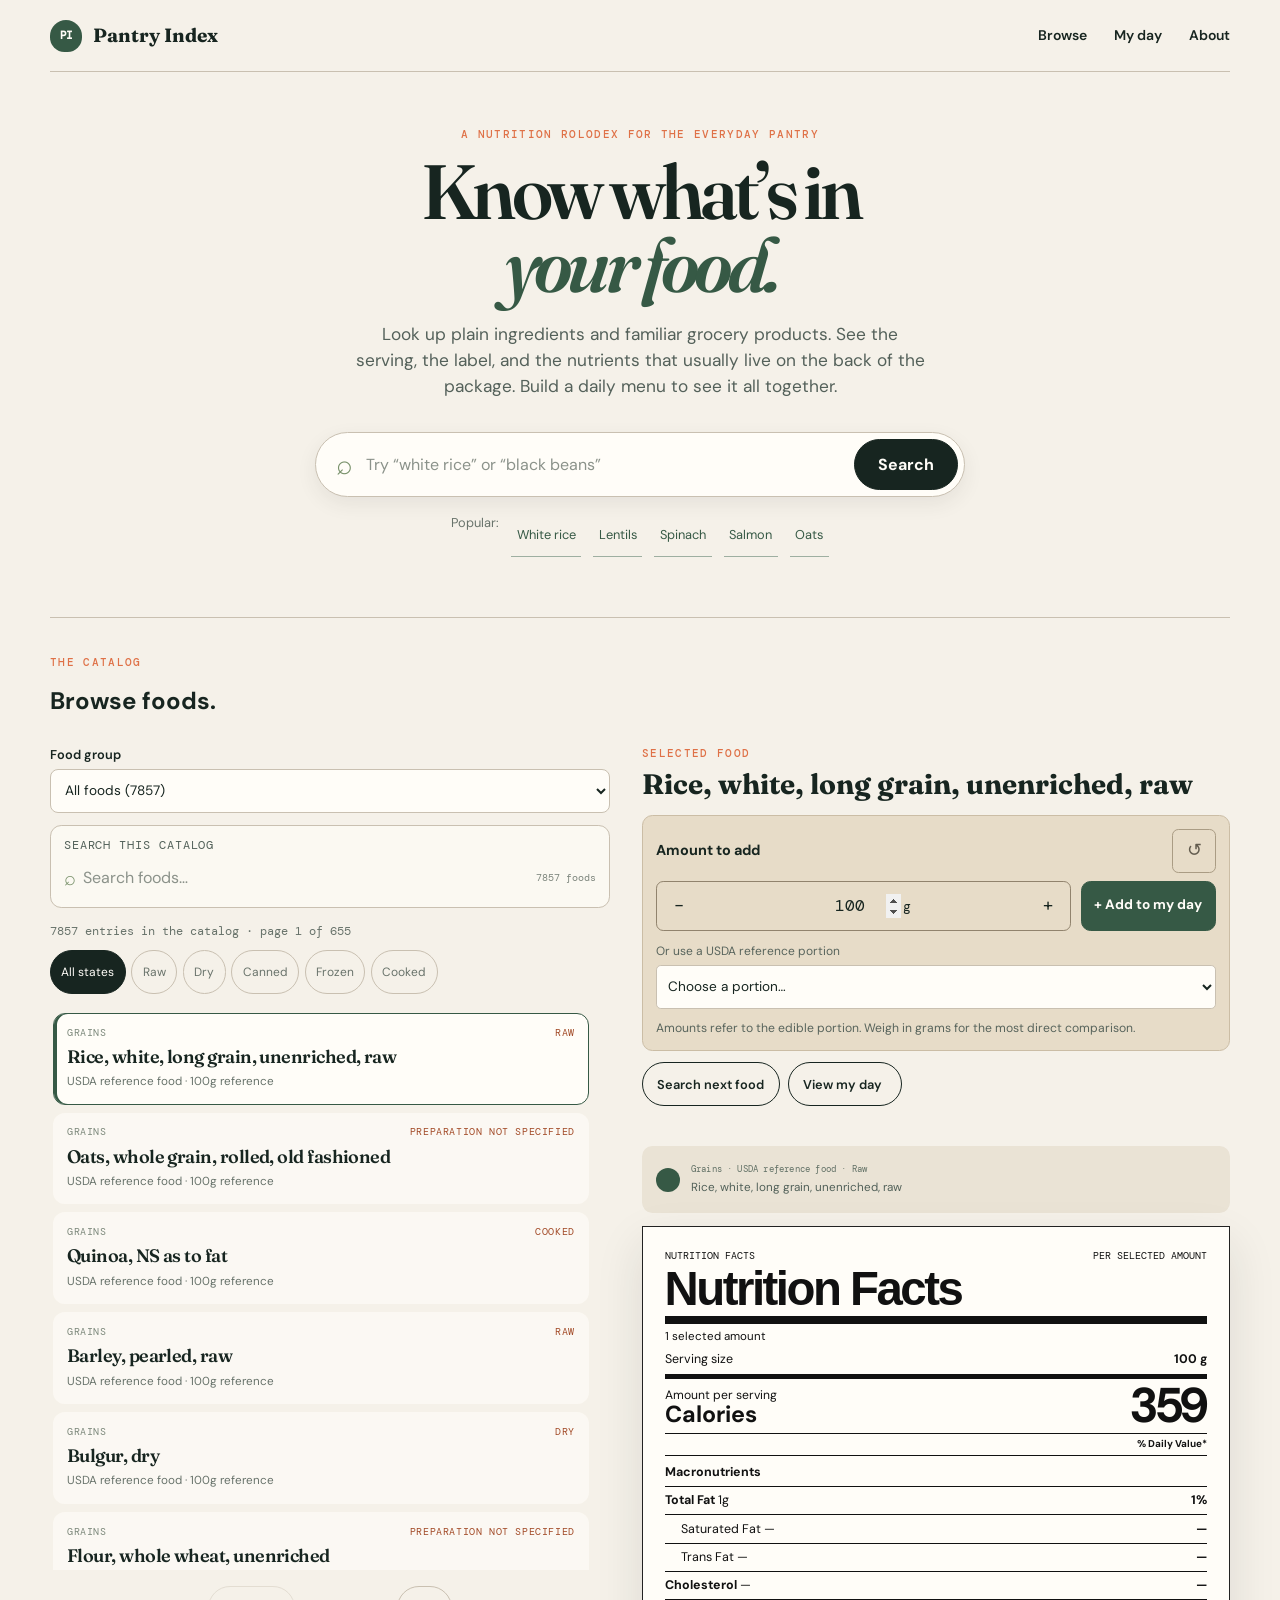
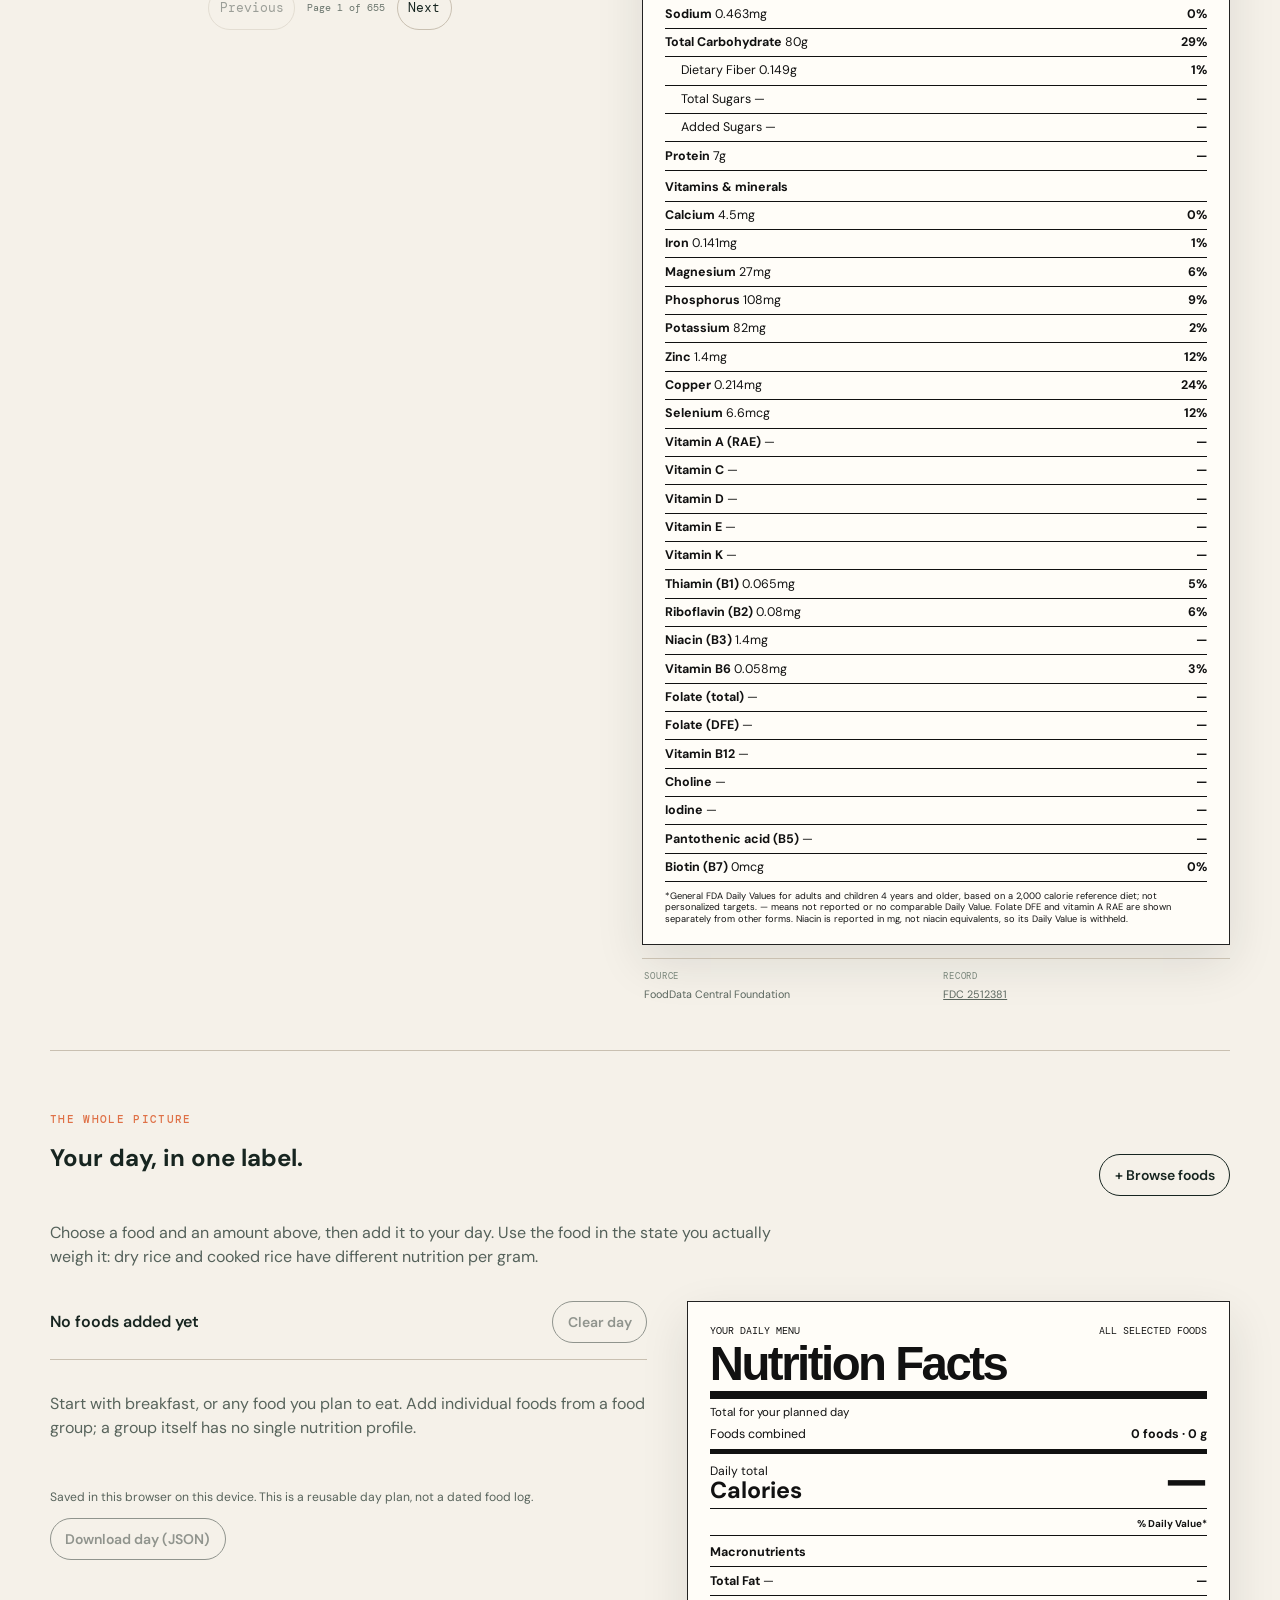
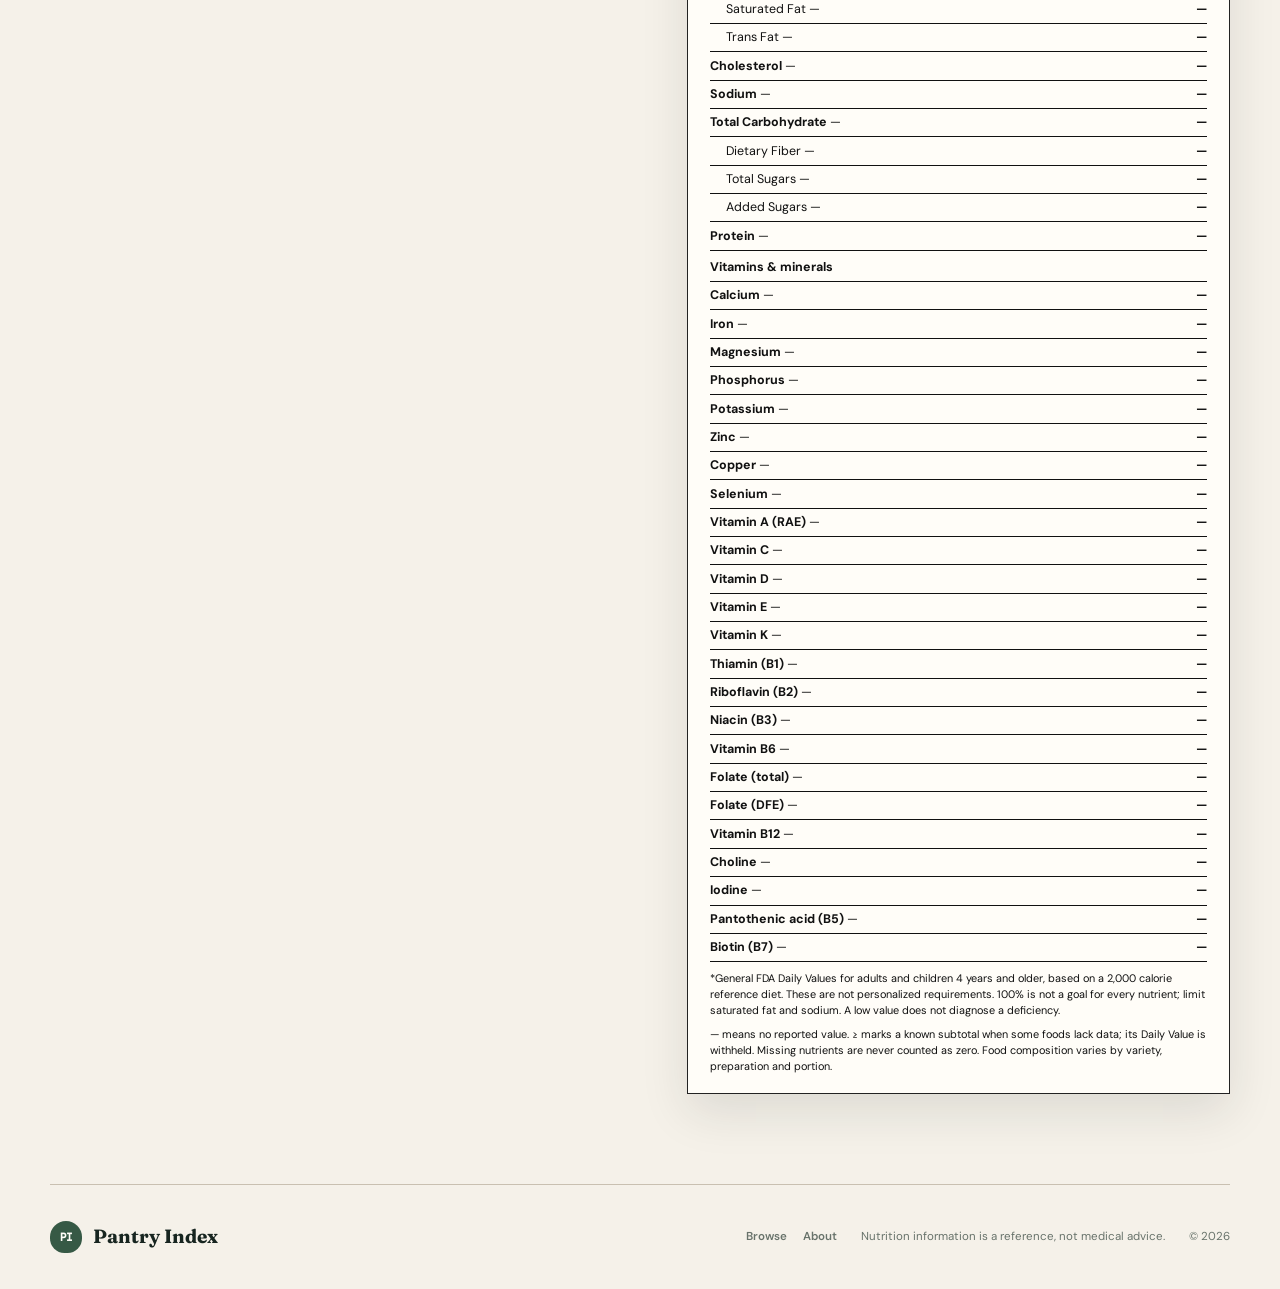
==== index.html @ 23ed0132 "Fix fast food entry and daily menu interactions across screen sizes" ====
<!doctype html>
<html lang="en">
  <head>
    <meta charset="UTF-8" />
    <meta name="viewport" content="width=device-width, initial-scale=1.0" />
    <meta name="description" content="Search nutrition facts for raw, dry, canned, and frozen ingredients. Pantry Index shows calories, nutrients, Daily Values, and practical cup, tablespoon, gram, and piece measures." />
    <meta name="keywords" content="nutrition facts, ingredient nutrition, raw food nutrition, lentil nutrition, dal nutrition, milk nutrition, USDA food data" />
    <meta property="og:type" content="website" />
    <meta property="og:title" content="Pantry Index: Nutrition Rolodex" />
    <meta property="og:description" content="A searchable nutrition reference for everyday ingredients, lentils, dals, pulses, milk, produce, and pantry staples." />
    <meta property="og:site_name" content="Pantry Index" />
    <meta name="twitter:card" content="summary" />
    <title>Pantry Index | Nutrition Facts for Everyday Ingredients</title>
    <link rel="preconnect" href="https://fonts.googleapis.com" />
    <link rel="preconnect" href="https://fonts.gstatic.com" crossorigin />
    <link href="https://fonts.googleapis.com/css2?family=DM+Mono:wght@400;500&family=DM+Sans:opsz,wght@9..40,400;9..40,500;9..40,600;9..40,700&family=Fraunces:opsz,wght@9..144,600;9..144,700&display=swap" rel="stylesheet" />
    <link rel="stylesheet" href="styles.css" />
    <script type="application/ld+json">{"@context":"https://schema.org","@type":"WebSite","name":"Pantry Index","description":"Searchable nutrition facts for everyday raw, dry, canned, and frozen ingredients.","potentialAction":{"@type":"SearchAction","target":"index.html?q={search_term_string}","query-input":"required name=search_term_string"}}</script>
  </head>
  <body>
    <a class="skip-link" href="#browse">Skip to catalog</a>
    <header class="site-header">
      <a class="brand" href="#top" aria-label="Pantry Index home"><span class="brand-mark" aria-hidden="true">PI</span><span>Pantry Index</span></a>
      <nav aria-label="Primary navigation"><a href="#browse">Browse</a><a href="#daily-menu">My day <span id="menu-nav-count"></span></a><a href="about.html">About</a></nav>
    </header>

    <main id="top">
      <section class="hero" aria-labelledby="hero-title">
        <p class="eyebrow">A nutrition rolodex for the everyday pantry</p>
        <h1 id="hero-title">Know what’s in<br /><em>your food.</em></h1>
        <p class="hero-copy">Look up plain ingredients and familiar grocery products. See the serving, the label, and the nutrients that usually live on the back of the package. Build a daily menu to see it all together.</p>
        <form class="search-box" id="lookup" role="search">
          <label class="sr-only" for="food-search">Search foods and products</label>
          <span class="search-icon" aria-hidden="true">⌕</span>
          <input id="food-search" name="q" autocomplete="off" placeholder="Try “white rice” or “black beans”" aria-controls="results-grid" />
          <button type="submit">Search</button>
        </form>
        <div class="search-hints" aria-label="Popular searches"><span>Popular:</span><button type="button" data-search="white rice">White rice</button><button type="button" data-search="lentils">Lentils</button><button type="button" data-search="spinach">Spinach</button><button type="button" data-search="salmon">Salmon</button><button type="button" data-search="oats">Oats</button></div>
      </section>

      <section class="browse-section" id="browse" aria-labelledby="browse-title">
        <div class="section-heading catalog-heading">
          <div class="heading-primary"><p class="eyebrow">The catalog</p><h2 id="browse-title">Browse foods.</h2></div>

        </div>
        <div class="catalog-workspace">

          <div class="results-area" id="food-browser">
            <div class="group-select-control"><label for="group-select">Food group</label><select id="group-select"><option value="all">All foods</option></select></div>
            <div class="catalog-search"><label for="catalog-search">Search this catalog</label><div class="catalog-search-field"><span aria-hidden="true">⌕</span><input id="catalog-search" type="search" placeholder="Search foods…" autocomplete="off" aria-controls="results-grid" /><span class="catalog-search-count" id="catalog-search-count"></span></div></div>
            <div class="browse-toolbar"><button class="quiet-button" id="reset-filters" type="button" hidden>Reset filters</button><p class="result-count" id="result-count" role="status"></p><div class="state-filters" role="group" aria-label="Food state"><button class="active" type="button" data-state="all">All states</button><button type="button" data-state="raw">Raw</button><button type="button" data-state="dry">Dry</button><button type="button" data-state="canned">Canned</button><button type="button" data-state="frozen">Frozen</button><button type="button" data-state="cooked">Cooked</button></div></div>
            <div class="results-grid" id="results-grid" role="region" aria-label="Matching foods" tabindex="0"></div>
            <nav class="pagination" id="pagination" aria-label="Catalog pages"></nav>
            <div class="empty-state" id="empty-state" hidden><p class="eyebrow">No match</p><h3>No foods match these filters.</h3><p>Try another search, or clear the group and preparation filters.</p><button class="quiet-button" id="clear-filters" type="button">Clear filters</button></div>
          </div>

          <section class="detail-section" id="detail" aria-labelledby="detail-title">
            <div class="food-picker" id="food-picker">
              <p class="eyebrow">Selected food</p><h2 id="detail-title" tabindex="-1">Choose a food</h2>
              <div class="measure-extension" aria-label="Serving size controls">
                <div class="measure-heading"><label for="amount-input">Amount to add</label><button type="button" class="measure-reset" id="reset-measure" aria-label="Reset to 100 grams" title="Reset amount">↺</button></div>
                <div class="quantity-add-row">
                  <div class="measure-row"><button type="button" id="decrease" aria-label="Decrease amount">−</button><div class="measure-value"><input id="amount-input" type="number" min="0.01" step="any" max="1000000" value="100" inputmode="decimal" aria-label="Amount" aria-describedby="amount-error" /><span id="amount-unit-label">g</span><span id="amount-equivalent"></span></div><button type="button" id="increase" aria-label="Increase amount">+</button></div>
                  <button class="primary-button add-menu-button" id="add-to-menu" type="button">+ Add to my day</button>
                </div>
                <p id="amount-error" role="status" class="input-error" hidden></p>
                <div class="measure-options" role="group" aria-label="Choose amount unit"><button class="active" type="button" data-unit="g">grams</button><button type="button" data-unit="cup">cups</button><button type="button" data-unit="tbsp">tbsp</button><button type="button" data-unit="count" hidden>count</button></div>
                <div class="source-portion" id="source-portion-control" hidden><label for="source-portion">Or use a USDA reference portion</label><select id="source-portion"><option value="">Choose a portion…</option></select></div>
                <p class="measure-provenance" id="measure-provenance"></p>
              </div>
              <div class="picker-shortcuts"><button class="quiet-button" id="find-next-food" type="button">Search next food</button><a class="quiet-button" href="#daily-menu">View my day <span id="picker-menu-count"></span></a></div>
              <p class="add-feedback" id="add-feedback" role="status"></p>
            </div>
            <p id="no-selection" class="menu-note" hidden>Choose a matching food to see its label and add an amount to your day.</p>
            <article class="food-context"><div class="context-dot" aria-hidden="true"></div><div><p class="item-type" id="food-type">Grains · Generic ingredient · Dry / uncooked</p><p id="food-description">Rice, white, long grain, unenriched, raw.</p></div></article>
            <section class="label-panel" aria-labelledby="nutrition-title">
<div class="label-topline"><p class="label-kicker">Nutrition facts</p><span class="label-source">Per selected amount</span></div><h3 id="nutrition-title">Nutrition Facts</h3><p class="servings" id="servings">1 selected amount</p><div class="serving-row"><span>Serving size</span><strong id="serving-size">1 cup (180 g) dry</strong></div><div class="calories-row"><span>Amount per serving<br /><b>Calories</b></span><strong id="calories">—</strong></div><p class="daily-value">% Daily Value*</p><dl class="nutrients" id="nutrients"></dl><p class="label-footnote">*General FDA Daily Values for adults and children 4 years and older, based on a 2,000 calorie reference diet; not personalized targets. — means not reported or no comparable Daily Value. Folate DFE and vitamin A RAE are shown separately from other forms. Niacin is reported in mg, not niacin equivalents, so its Daily Value is withheld.</p>
            </section>
<dl class="source-meta"><div><dt>Source</dt><dd id="food-source">USDA FoodData Central</dd></div><div><dt>Record</dt><dd><a id="food-record" target="_blank" rel="noopener noreferrer">FDC 2512381</a></dd></div></dl>
          </section>
        </div>
      </section>
      <section class="daily-menu-section" id="daily-menu" aria-labelledby="menu-title">
        <div class="section-heading"><div><p class="eyebrow">The whole picture</p><h2 id="menu-title" tabindex="-1">Your day, in one label.</h2></div><a class="quiet-button" href="#browse">+ Browse foods</a></div>
        <p class="menu-intro">Choose a food and an amount above, then add it to your day. Use the food in the state you actually weigh it: dry rice and cooked rice have different nutrition per gram.</p>
        <div class="menu-workspace">
          <div class="menu-editor">
            <div class="menu-toolbar"><p id="menu-summary" role="status">No foods added yet</p><button class="quiet-button" id="clear-menu" type="button" disabled>Clear day</button><button class="quiet-button" id="undo-menu" type="button" hidden>Undo</button></div>
            <p id="menu-empty">Start with breakfast, or any food you plan to eat. Add individual foods from a food group; a group itself has no single nutrition profile.</p>
            <ul id="menu-items" class="menu-items" aria-label="Foods in your daily menu"></ul>
            <p id="menu-input-status" role="status" class="input-error" hidden></p><p id="menu-nutrition-status" role="status" class="sr-only"></p><p id="menu-storage-status" class="menu-note">Saved in this browser on this device. This is a reusable day plan, not a dated food log.</p>
            <button class="quiet-button" id="export-menu" type="button" disabled>Download day (JSON)</button>
          </div>
          <section class="label-panel daily-label" aria-labelledby="day-nutrition-title">
            <div class="label-topline"><p class="label-kicker">Your daily menu</p><span class="label-source">All selected foods</span></div>
            <h3 id="day-nutrition-title">Nutrition Facts</h3>
            <p class="servings">Total for your planned day</p>
            <div class="serving-row"><span>Foods combined</span><strong id="day-serving">0 items</strong></div>
            <div class="calories-row"><span>Daily total<br /><b>Calories</b></span><strong id="day-calories">—</strong></div>
            <p id="day-calorie-coverage" class="coverage-note"></p>
            <p class="daily-value">% Daily Value*</p><dl class="nutrients" id="day-nutrients"></dl>
            <p class="label-footnote">*General FDA Daily Values for adults and children 4 years and older, based on a 2,000 calorie reference diet. These are not personalized requirements. 100% is not a goal for every nutrient; limit saturated fat and sodium. A low value does not diagnose a deficiency.</p>
            <p class="label-footnote">— means no reported value. ≥ marks a known subtotal when some foods lack data; its Daily Value is withheld. Missing nutrients are never counted as zero. Food composition varies by variety, preparation and portion.</p>
          </section>
        </div>
      </section>
    </main>

    <footer><a class="brand" href="#top"><span class="brand-mark" aria-hidden="true">PI</span><span>Pantry Index</span></a><nav aria-label="Footer navigation"><a href="#browse">Browse</a><a href="about.html">About</a></nav><p>Nutrition information is a reference, not medical advice.</p><p>© <span id="year"></span></p></footer>
    <div class="toast" id="toast" role="status" aria-live="polite"></div>
    <script src="data/catalog-data.js"></script><script src="nutrition.js"></script><script src="app.js"></script><script src="menu.js"></script>
  </body>
</html>
---- styles.css ----
:root { --ink:#172520; --leaf:#365945; --moss:#78916a; --paper:#f5f1e9; --paper-deep:#e9e1d2; --cream:#fffdf8; --orange:#df7147; --line:#c9c0b1; --serif:"Fraunces",Georgia,serif; --sans:"DM Sans",Arial,sans-serif; --mono:"DM Mono",monospace; --radius:1.1rem; --shadow:0 18px 45px rgba(23,37,32,.11); }
* { box-sizing:border-box; } html { scroll-behavior:smooth; } body { margin:0; color:var(--ink); background:var(--paper); font-family:var(--sans); font-size:16px; line-height:1.5; } button,input,select { font:inherit; } button,a { -webkit-tap-highlight-color:transparent; } a { color:inherit; }
.sr-only { position:absolute; width:1px; height:1px; padding:0; margin:-1px; overflow:hidden; clip:rect(0,0,0,0); white-space:nowrap; border:0; }.skip-link { position:fixed; top:.75rem; left:.75rem; z-index:10; transform:translateY(-200%); padding:.65rem .8rem; color:var(--cream); background:var(--ink); border-radius:.4rem; }.skip-link:focus { transform:translateY(0); }
.site-header,main>section,footer { width:min(1180px,calc(100% - 48px)); margin-inline:auto; }.site-header { display:flex; align-items:center; justify-content:space-between; min-height:88px; gap:1.5rem; }.brand { display:inline-flex; align-items:center; gap:.7rem; color:var(--ink); text-decoration:none; font-family:var(--serif); font-size:1.2rem; font-weight:700; }.brand-mark { display:grid; width:32px; height:32px; place-items:center; color:var(--cream); background:var(--leaf); border-radius:50% 50% 45% 45%; font-family:var(--mono); font-size:.67rem; letter-spacing:-.08em; }
nav { display:flex; align-items:center; gap:1.7rem; margin-left:auto; } nav a,.quiet-button { color:var(--ink); background:none; border:0; font-size:.875rem; font-weight:600; text-decoration:none; cursor:pointer; } nav a:hover,.quiet-button:hover { color:var(--orange); }.quiet-button { padding:.58rem .9rem; border:1px solid var(--ink); border-radius:99px; }.quiet-button span { margin-left:.25rem; }
.hero { padding:100px 0 112px; text-align:center; }.eyebrow { margin:0 0 .75rem; color:var(--orange); font-family:var(--mono); font-size:.69rem; font-weight:500; letter-spacing:.12em; text-transform:uppercase; } h1,h2,h3,p { margin-top:0; } h1 { max-width:800px; margin:0 auto 1.25rem; font-family:var(--serif); font-size:clamp(3.5rem,8vw,6.6rem); font-weight:600; letter-spacing:-.06em; line-height:.96; } h1 em { color:var(--leaf); font-style:italic; }.hero-copy { max-width:570px; margin:0 auto 2rem; color:#54615a; font-size:1.08rem; }
.search-box { display:flex; align-items:center; width:min(650px,100%); margin:auto; padding:6px 6px 6px 20px; background:var(--cream); border:1px solid var(--line); border-radius:999px; box-shadow:0 7px 20px rgba(45,57,48,.08); }.search-icon { margin-right:.7rem; color:var(--moss); font-size:1.75rem; line-height:1; }.search-box input { min-width:0; flex:1; color:var(--ink); background:transparent; border:0; outline:0; }.search-box input::placeholder { color:#8b928a; }.search-box button { padding:.8rem 1.45rem; color:var(--cream); background:var(--ink); border:1px solid var(--ink); border-radius:999px; font-weight:700; cursor:pointer; }.search-box button:hover { color:var(--ink); background:var(--paper-deep); }.search-hints { display:flex; justify-content:center; flex-wrap:wrap; gap:.4rem .75rem; margin-top:1rem; color:#68736b; font-size:.8rem; }.search-hints button { padding:0; color:var(--leaf); background:none; border:0; border-bottom:1px solid #9eafa1; cursor:pointer; }
.browse-section { padding:72px 0 90px; border-top:1px solid var(--line); }.section-heading { display:flex; align-items:end; justify-content:space-between; gap:1rem; margin-bottom:1.6rem; } .catalog-heading { display:grid; grid-template-columns:170px minmax(210px,.82fr) minmax(420px,1.48fr); align-items:end; }.heading-primary { grid-column:1 / span 2; }.selected-heading { grid-column:3; min-width:0; padding-left:.1rem; }.selected-heading h2 { overflow-wrap:anywhere; }.selected-heading .eyebrow { margin-bottom:.55rem; }
.catalog-workspace { display:grid; grid-template-columns:170px minmax(210px,.82fr) minmax(420px,1.48fr); gap:1.5rem; align-items:start; }.filter-label { margin:0 0 .75rem; color:#7b847b; font-family:var(--mono); font-size:.66rem; letter-spacing:.1em; text-transform:uppercase; }.group-nav button { display:flex; width:100%; align-items:center; justify-content:space-between; padding:.43rem .55rem; color:#69736b; background:transparent; border:0; border-radius:.35rem; font-size:.82rem; text-align:left; cursor:pointer; }.group-nav button span { color:#9ba29a; font-family:var(--mono); font-size:.65rem; }.group-nav button:hover { color:var(--leaf); }.group-nav button.active { color:var(--cream); background:var(--leaf); }.group-nav button.active span { color:#d7e2d5; }
.catalog-search { min-height:54px; margin-bottom:.85rem; padding:.72rem .8rem; background:rgba(255,253,248,.64); border:1px solid var(--line); border-radius:.7rem; }.catalog-search label { display:block; margin-bottom:.35rem; color:#7b847b; font-family:var(--mono); font-size:.61rem; letter-spacing:.08em; text-transform:uppercase; }.catalog-search-field { display:flex; align-items:center; gap:.45rem; }.catalog-search-field > span:first-child { color:var(--moss); font-size:1.25rem; line-height:1; }.catalog-search-field input { min-width:0; flex:1; padding:0; color:var(--ink); background:transparent; border:0; outline:0; font-size:.82rem; }.catalog-search-field input::placeholder { color:#8b928a; }.catalog-search-count { color:#7b847b; font-family:var(--mono); font-size:.6rem; white-space:nowrap; }
.browse-toolbar { display:flex; align-items:flex-start; justify-content:space-between; gap:.75rem; min-height:39px; margin-bottom:1rem; }.result-count { margin:0; color:#67726a; font-family:var(--mono); font-size:.68rem; }.state-filters { display:flex; flex-wrap:wrap; justify-content:end; gap:.35rem; }.state-filters button { padding:.3rem .55rem; color:#69736b; background:transparent; border:1px solid var(--line); border-radius:99px; font-size:.68rem; cursor:pointer; }.state-filters button:hover,.state-filters button.active { color:var(--cream); background:var(--ink); border-color:var(--ink); }
.results-grid { display:grid; grid-template-columns:repeat(2,minmax(0,1fr)); gap:.65rem; }.result-card { min-height:145px; padding:1rem; color:var(--ink); background:rgba(255,253,248,.68); border:1px solid transparent; border-radius:.75rem; font-family:var(--sans); text-align:left; cursor:pointer; transition:border-color .2s,transform .2s,box-shadow .2s; }.result-card:hover { border-color:var(--moss); transform:translateY(-2px); box-shadow:0 10px 22px rgba(23,37,32,.07); }.result-card.selected { background:var(--cream); border-color:var(--leaf); box-shadow:inset 3px 0 var(--leaf); }.result-card .card-top { display:flex; align-items:flex-start; justify-content:space-between; gap:.6rem; min-height:1.2rem; margin-bottom:1.05rem; }.card-type,.card-state { color:#7c887b; font-family:var(--mono); font-size:.59rem; letter-spacing:.06em; line-height:1.2; text-transform:uppercase; white-space:nowrap; }.card-state { color:var(--orange); }.result-card h3 { margin:0 0 .3rem; font-family:var(--serif); font-size:1.22rem; font-weight:600; letter-spacing:-.03em; line-height:1.05; }.result-card p { margin:0; color:#68736b; font-size:.7rem; }.pagination { display:flex; align-items:center; justify-content:center; gap:.75rem; margin-top:1rem; color:#68736b; font-family:var(--mono); font-size:.64rem; }.pagination button { padding:.35rem .65rem; color:var(--ink); background:transparent; border:1px solid var(--line); border-radius:99px; font-size:.64rem; cursor:pointer; }.pagination button:hover:not(:disabled) { color:var(--cream); background:var(--ink); border-color:var(--ink); }.pagination button:disabled { opacity:.4; cursor:not-allowed; }.empty-state { padding:3rem 1rem; text-align:center; }.empty-state h3 { margin-bottom:.35rem; font-family:var(--serif); font-size:1.7rem; }.empty-state p:not(.eyebrow) { color:#67726a; }
.detail-section { position:sticky; top:1.25rem; min-width:0; }.food-context { display:grid; grid-template-columns:auto 1fr; gap:.7rem; align-items:center; min-height:67px; margin-bottom:.8rem; padding:.72rem .85rem; color:#526159; background:#eae3d5; border-radius:.65rem; }.context-dot { width:24px; height:24px; background:var(--leaf); border-radius:50%; }.food-context .item-type { margin:0 0 .18rem; color:#627166; font-family:var(--mono); font-size:.59rem; letter-spacing:.02em; }.food-context p:not(.item-type) { margin:0; font-size:.73rem; }.source-meta { display:grid; grid-template-columns:repeat(2,minmax(0,1fr)); gap:.9rem; margin:.8rem 0 0; padding:.72rem .15rem 0; border-top:1px solid var(--line); }.source-meta dt { margin-bottom:.16rem; color:#78857a; font-family:var(--mono); font-size:.56rem; letter-spacing:.09em; text-transform:uppercase; }.source-meta dd { margin:0; color:#59655d; font-size:.67rem; }
.label-panel { padding:1.35rem 1.35rem 1.15rem; color:#111; background:var(--cream); border:1px solid #222; box-shadow:var(--shadow); }.measure-extension { margin:-.1rem -.1rem 1rem; padding:.75rem; background:#e7dcc8; border:1px solid #cbbda5; border-radius:.65rem; }.measure-heading { display:flex; align-items:baseline; justify-content:space-between; gap:1rem; }.measure-heading p { margin:0; font-size:.76rem; font-weight:700; }.measure-heading span { color:#6f685c; font-family:var(--mono); font-size:.58rem; }.measure-control-row { display:grid; grid-template-columns:minmax(0,1fr) auto; align-items:center; gap:.55rem; margin-top:.55rem; }.measure-row { display:grid; grid-template-columns:37px 1fr 37px; align-items:center; margin-top:0; border:1px solid #91836d; border-radius:.45rem; overflow:hidden; }.measure-row button { min-height:40px; color:var(--ink); background:transparent; border:0; cursor:pointer; font-size:1.15rem; }.measure-row button:hover { background:rgba(255,255,255,.35); }.measure-value { display:flex; align-items:baseline; justify-content:center; gap:.35rem; min-width:0; font-family:var(--mono); font-size:.72rem; }.measure-value input { width:4.5rem; min-width:0; padding:0; color:var(--ink); background:transparent; border:0; font:inherit; text-align:right; outline:0; }.measure-value input::-webkit-inner-spin-button,.measure-value input::-webkit-outer-spin-button { opacity:1; }.measure-value span:last-child { color:#665b47; font-size:.64rem; }.measure-options { display:flex; flex-wrap:nowrap; gap:.3rem; max-width:235px; overflow-x:auto; margin-top:0; scrollbar-width:none; }.measure-options::-webkit-scrollbar { display:none; }.measure-options button { flex:0 0 auto; padding:.3rem .52rem; color:#625b4e; background:transparent; border:1px solid #aa9c84; border-radius:99px; font-size:.63rem; cursor:pointer; white-space:nowrap; }.measure-options button.active { color:var(--cream); background:var(--leaf); border-color:var(--leaf); }.measure-options button:disabled { opacity:.4; cursor:not-allowed; }
.label-topline { display:flex; justify-content:space-between; align-items:center; }.label-kicker,.label-source { margin:0; font-family:var(--mono); font-size:.62rem; text-transform:uppercase; }.label-panel h3 { margin:.1rem 0 0; padding-bottom:.2rem; border-bottom:8px solid #111; font-family:Arial,sans-serif; font-size:clamp(2.2rem,3.7vw,3.05rem); font-weight:900; letter-spacing:-2.5px; line-height:1; }.servings { margin:.3rem 0 0; font-size:.72rem; }.serving-row { display:flex; justify-content:space-between; gap:1rem; padding:.25rem 0 .35rem; border-bottom:5px solid #111; font-size:.78rem; }.serving-row strong { text-align:right; }.calories-row { display:flex; justify-content:space-between; align-items:end; padding:.38rem 0; border-bottom:1px solid #111; }.calories-row span { font-size:.76rem; line-height:1.05; }.calories-row b { font-size:1.45rem; }.calories-row strong { font-size:3.05rem; letter-spacing:-2px; line-height:.85; }.daily-value { margin:0; padding:.2rem 0; border-bottom:1px solid #111; font-size:.62rem; font-weight:700; text-align:right; }.nutrients { margin:0; font-size:.78rem; }.nutrients>div { display:flex; justify-content:space-between; gap:1rem; padding:.27rem 0; border-bottom:1px solid #111; }.nutrients dt,.nutrients dd { margin:0; }.nutrients dd { font-weight:700; }.nutrients .indent dt { padding-left:1rem; }.nutrients .section-row { padding-top:.45rem; font-weight:700; }.label-footnote { margin:.55rem 0 0; font-size:.58rem; line-height:1.25; }
.about-section { padding:66px 0 78px; border-top:1px solid var(--line); }.about-section h2 { max-width:600px; }.about-section>p:last-child { max-width:630px; margin:1rem 0 0; color:#58645c; }.toast { position:fixed; right:1.5rem; bottom:1.5rem; z-index:20; max-width:300px; padding:.8rem 1rem; color:var(--cream); background:var(--ink); border-radius:.5rem; box-shadow:var(--shadow); opacity:0; transform:translateY(1rem); pointer-events:none; transition:.2s; }.toast.visible { opacity:1; transform:translateY(0); } footer { display:grid; grid-template-columns:1fr auto auto auto; align-items:center; gap:1.5rem; min-height:105px; border-top:1px solid var(--line); color:#68736b; font-size:.72rem; } footer nav { margin:0; gap:1rem; } footer nav a { color:#68736b; font-size:.72rem; } footer p { margin:0; }
.about-hero { padding:92px 0 112px; text-align:center; border-bottom:1px solid var(--line); }.about-hero h1 { max-width:900px; margin:0 auto 1.4rem; text-align:center; }.about-hero h1 em { color:var(--leaf); }.about-lede { max-width:650px; margin:0 auto; color:#58645c; font-size:1.13rem; }.story-section { display:grid; grid-template-columns:minmax(0,.95fr) minmax(0,1fr); gap:5rem; padding:92px 0; border-bottom:1px solid var(--line); }.story-intro h2,.catalog-path h2 { max-width:560px; }.story-copy { max-width:590px; padding-top:1.8rem; color:#58645c; font-size:1.03rem; }.story-copy p + p { margin-top:1.3rem; }.about-points { padding:88px 0 94px; border-bottom:1px solid var(--line); }.about-section-heading { display:flex; align-items:end; justify-content:center; margin-bottom:2.3rem; text-align:center; }.about-section-heading h2 { max-width:540px; }.about-point-grid { display:grid; grid-template-columns:repeat(4,minmax(0,1fr)); gap:1px; background:var(--line); border:1px solid var(--line); }.about-point-grid article { min-height:220px; padding:1.3rem; background:var(--paper); }.point-number { color:var(--orange); font-family:var(--mono); font-size:.68rem; }.about-point-grid h3 { margin:2.6rem 0 .45rem; font-family:var(--serif); font-size:1.45rem; letter-spacing:-.03em; }.about-point-grid p { margin:0; color:#68736b; font-size:.82rem; }.catalog-path { display:grid; grid-template-columns:minmax(0,.95fr) minmax(0,1fr); gap:5rem; padding:90px 0; border-bottom:1px solid var(--line); }.path-list { padding-top:.3rem; }.path-list > div { display:grid; grid-template-columns:70px 1fr; gap:1rem; padding:1rem 0; border-top:1px solid var(--line); }.path-list > div:last-child { border-bottom:1px solid var(--line); }.path-list span { color:var(--orange); font-family:var(--mono); font-size:.68rem; text-transform:uppercase; }.path-list p { margin:0; color:#58645c; font-size:.92rem; }
button:focus-visible,a:focus-visible,input:focus-visible,select:focus-visible { outline:3px solid var(--orange); outline-offset:3px; }
.catalog-search-field input:focus-visible { outline:0; outline-offset:0; box-shadow:none; }
.measure-heading-actions { display:flex; align-items:center; gap:.35rem; }
.measure-reset { display:grid; width:1.15rem; height:1.15rem; place-items:center; padding:0; color:#625b4e; background:transparent; border:1px solid #aa9c84; border-radius:50%; font-size:.72rem; line-height:1; cursor:pointer; }
.measure-reset:hover { color:var(--cream); background:var(--leaf); border-color:var(--leaf); }
.measure-options { gap:.22rem; max-width:280px; }
.measure-options button { padding:.24rem .4rem; font-size:.58rem; }
@media (max-width:1050px) { .catalog-workspace { grid-template-columns:150px minmax(210px,.78fr) minmax(360px,1.35fr); gap:1rem; }.results-grid { grid-template-columns:1fr; }.label-panel { padding-inline:1rem; }.nutrients { font-size:.73rem; } }
@media (max-width:780px) { .site-header,main>section,footer { width:min(100% - 32px,1180px); }.site-header { min-height:72px; }.site-header nav,.quiet-button { display:none; }.hero { padding:70px 0 84px; }.about-hero { padding:70px 0 82px; }.catalog-heading { display:flex; align-items:start; flex-direction:column; }.heading-primary,.selected-heading { width:100%; }.selected-heading { padding:0; }.selected-heading h2 { font-size:clamp(2rem,9vw,3rem); }.catalog-workspace { grid-template-columns:1fr; }.group-nav { display:flex; align-items:center; gap:.5rem; overflow-x:auto; padding-bottom:.5rem; }.group-nav .filter-label { display:none; }.group-nav button { width:auto; flex:0 0 auto; white-space:nowrap; }.group-nav button span { display:none; }.results-grid { grid-template-columns:repeat(2,minmax(0,1fr)); }.detail-section { position:static; }.measure-control-row { grid-template-columns:1fr; }.measure-options { max-width:none; }.browse-toolbar { flex-direction:column; }.state-filters { justify-content:start; }.about-section { padding-top:55px; }.story-section,.catalog-path { grid-template-columns:1fr; gap:2.5rem; padding:65px 0; }.story-copy { padding-top:0; }.about-points { padding:65px 0; }.about-section-heading { display:flex; justify-content:center; }.about-section-heading h2 { margin-top:0; }.about-point-grid { grid-template-columns:repeat(2,minmax(0,1fr)); }.catalog-path { padding-bottom:65px; } footer { grid-template-columns:1fr; gap:.75rem; padding:1.5rem 0; } footer nav { display:flex; margin:0; }.search-box { padding-left:13px; }.search-box button { padding:.72rem 1rem; } }
@media (max-width:440px) { h1 { font-size:3.15rem; }.search-icon { display:none; }.search-box input { font-size:.85rem; }.results-grid { grid-template-columns:1fr; }.source-meta { grid-template-columns:1fr; }.label-panel h3 { font-size:2.35rem; }.nutrients { font-size:.74rem; } }

/* Daily menu */
.primary-button { display:block; padding:.85rem 1.1rem; color:var(--cream); background:var(--leaf); border:1px solid var(--leaf); border-radius:.6rem; font-weight:700; cursor:pointer; }
.primary-button:hover { background:var(--ink); }.primary-button:disabled { opacity:.5; cursor:not-allowed; }
.add-menu-button { width:100%; margin:1rem 0 .5rem; }
.measure-provenance,.menu-note { color:#58645c; font-size:.76rem; }
.daily-menu-section { padding:60px 0 90px; border-top:1px solid var(--line); scroll-margin-top:1.5rem; }
.menu-intro { max-width:740px; color:#54615a; margin-bottom:2rem; }
.menu-workspace { display:grid; grid-template-columns:minmax(0,1.1fr) minmax(0,1fr); gap:2.5rem; align-items:start; }
.menu-toolbar { display:flex; align-items:center; gap:.5rem; flex-wrap:wrap; padding-bottom:1rem; border-bottom:1px solid var(--line); }
.menu-toolbar p { flex:1 1 180px; margin:0; font-weight:600; }
.menu-items { list-style:none; margin:0 0 1rem; padding:0; }
.menu-item { display:grid; grid-template-columns:minmax(0,1fr) 112px auto; align-items:center; gap:1rem; padding:1.15rem 0; border-bottom:1px solid var(--line); }
.menu-item strong { font-size:.92rem; overflow-wrap:anywhere; }.menu-item p { margin:.25rem 0 0; font-size:.72rem; color:#58645c; }
.menu-item label { color:#58645c; font-size:.65rem; }.menu-item input { display:block; width:100%; padding:.45rem; border:1px solid var(--line); border-radius:.3rem; color:var(--ink); background:var(--cream); }
.remove-menu { color:var(--leaf); background:transparent; border:0; text-decoration:underline; cursor:pointer; font-size:.75rem; }
#menu-empty { padding:2rem 0; color:#58645c; }.daily-label { position:static; }
.coverage-note { display:block; margin:0; color:#665b47; font-size:.65rem; font-weight:400; line-height:1.4; }
#day-calorie-coverage { padding-top:.3rem; }.daily-label .label-footnote { line-height:1.45; font-size:.68rem; }
[hidden] { display:none !important; }
@media (max-width:780px) {
 .menu-workspace { grid-template-columns:1fr; gap:2rem; }
 .daily-menu-section .quiet-button { display:inline-block; }
 .site-header nav { display:flex; gap:.8rem; }.site-header nav a { font-size:.75rem; }.site-header .brand { font-size:1rem; }
 #group-filters { display:flex; }
}
@media (max-width:440px) {
 .menu-item { grid-template-columns:minmax(0,1fr) 90px; gap:.6rem; }.remove-menu { grid-column:1 / -1; justify-self:start; padding:0; }
 .site-header { gap:.5rem; }.site-header nav { gap:.6rem; }.site-header .brand-mark { display:none; }
 .daily-menu-section .section-heading { align-items:start; flex-direction:column; }
}
.source-portion { margin:.5rem 0 1rem; }.source-portion label { display:block; font-size:.7rem; margin-bottom:.3rem; color:#58645c; }.source-portion select { max-width:100%; width:100%; padding:.45rem; background:var(--cream); border:1px solid var(--line); border-radius:.3rem; font-size:.75rem; color:var(--ink); }
.input-error { padding:.65rem; border-left:3px solid var(--orange); background:var(--paper); color:#773b25; font-size:.78rem; }

/* Keep food lookup, quantity and add in one compact workspace. */
html { scroll-padding-top:90px; }
.site-header { position:sticky; top:0; z-index:30; background:var(--paper); border-bottom:1px solid var(--line); min-height:72px; }
.hero { padding:54px 0 60px; }.hero h1 { font-size:clamp(3rem,6vw,5rem); }
.browse-section { padding:36px 0 48px; }.catalog-heading { display:block; }.catalog-heading .heading-primary { display:block; }
.catalog-workspace { grid-template-columns:minmax(0,1fr) minmax(0,1.05fr); gap:2rem; }
.results-area,.detail-section { min-width:0; }.detail-section { position:static; scroll-margin-top:90px; }
#food-browser { scroll-margin-top:90px; }
.group-select-control { margin-bottom:.75rem; }.group-select-control label { display:block; margin-bottom:.3rem; font-size:.8rem; font-weight:600; }
.group-select-control select { width:100%; min-height:44px; padding:.6rem; border:1px solid var(--line); border-radius:.5rem; color:var(--ink); background:var(--cream); font-size:.85rem; }
.catalog-search label { font-size:.72rem; color:#526159; }.catalog-search-field input { min-height:36px; font-size:1rem; }.catalog-search-field:focus-within { outline:2px solid var(--leaf); outline-offset:4px; border-radius:2px; }
.browse-toolbar { display:flex; flex-wrap:wrap; gap:.6rem; align-items:center; }.result-count { flex:1 1 100%; font-size:.75rem; }.state-filters { justify-content:start; }
.state-filters button { min-height:44px; padding:.5rem .65rem; font-size:.75rem; }
.results-grid { display:flex; flex-direction:column; max-height:560px; overflow-y:auto; overscroll-behavior-y:contain; padding:.2rem .4rem .4rem .2rem; gap:.5rem; scrollbar-gutter:stable; }
.result-card { flex:0 0 auto; min-height:0; width:100%; padding:.8rem; }.result-card:hover { transform:none; }
.result-card .card-top { flex-wrap:wrap; min-height:0; margin-bottom:.45rem; gap:.3rem .6rem; }.card-type,.card-state { white-space:normal; overflow-wrap:anywhere; font-size:.63rem; }.card-state { color:#a24a27; }
.result-card h3 { font-size:1.13rem; line-height:1.25; overflow-wrap:anywhere; }.result-card p { font-size:.73rem; }
.pagination { margin-left:0; flex-wrap:wrap; }.pagination button { min-height:44px; font-size:.8rem; }
.food-picker h2 { margin:0 0 .9rem; font-family:var(--serif); font-size:clamp(1.4rem,2.2vw,1.9rem); line-height:1.2; overflow-wrap:anywhere; }.food-picker .eyebrow { margin-bottom:.35rem; }
.measure-extension { margin:0; padding:.8rem; }.measure-heading { align-items:center; }.measure-heading label { font-size:.9rem; font-weight:700; }
.measure-reset { width:44px; height:44px; font-size:1.1rem; border-radius:.4rem; }
.quantity-add-row { display:grid; grid-template-columns:minmax(0,1fr) auto; gap:.6rem; align-items:stretch; margin:.5rem 0; }
.measure-row { grid-template-columns:44px minmax(0,1fr) 44px; }.measure-row button { min-height:48px; }
.measure-value { flex-wrap:wrap; gap:.15rem; font-size:.95rem; }.measure-value input { width:100%; max-width:5.5rem; font-size:1rem; min-height:44px; text-align:center; }.measure-value span { font-size:.8rem; }
.add-menu-button { width:auto; margin:0; padding:.6rem .8rem; min-height:48px; font-size:.85rem; }
.measure-options { flex-wrap:wrap; max-width:none; gap:.4rem; }.measure-options button { min-height:44px; padding:.4rem .7rem; font-size:.8rem; }
.source-portion { margin:.7rem 0 0; }.source-portion label { font-size:.75rem; }.source-portion select { min-height:44px; font-size:.85rem; }.measure-provenance { margin:.65rem 0 0; }
.picker-shortcuts { display:flex; flex-wrap:wrap; gap:.5rem; margin-top:.7rem; }.picker-shortcuts .quiet-button { display:inline-flex; align-items:center; min-height:44px; font-size:.8rem; }
.add-feedback { min-height:1.5rem; margin:.5rem 0; font-size:.8rem; color:var(--leaf); }
.empty-state { padding:1.5rem .5rem; }.empty-state .quiet-button { display:inline-block; min-height:44px; }
.quiet-button:disabled { opacity:.45; cursor:not-allowed; }
.site-header nav a { display:inline-flex; align-items:center; min-height:44px; }.search-hints button { min-height:44px; padding:.35rem; }
.toast { z-index:40; font-size:.85rem; }.daily-menu-section { scroll-margin-top:90px; }
.menu-item input { min-height:44px; font-size:1rem; }.remove-menu { min-height:44px; }
@media (max-width:1050px) { .catalog-workspace { grid-template-columns:minmax(0,1fr) minmax(0,1fr); gap:1rem; }.quantity-add-row { gap:.4rem; }.measure-row { grid-template-columns:36px minmax(0,1fr) 36px; }.measure-value input { max-width:4rem; }.add-menu-button { padding:.5rem; } }
@media (max-width:780px) {
 .hero { padding:36px 0 40px; }.catalog-workspace { grid-template-columns:minmax(0,1fr); gap:1.25rem; }
 .results-grid { max-height:340px; }.browse-section { padding-top:24px; }.food-picker h2 { font-size:1.5rem; }
 .quantity-add-row { grid-template-columns:minmax(0,1fr) auto; gap:.5rem; }.measure-row { grid-template-columns:44px minmax(0,1fr) 44px; }.measure-value input { max-width:4rem; }
 .add-menu-button { padding:.5rem .7rem; }.source-meta { grid-template-columns:1fr 1fr; }
 .daily-menu-section { padding:32px 0 48px; }.toast { bottom:.75rem; right:.75rem; left:.75rem; max-width:none; text-align:center; }
}
@media (max-width:360px) { .measure-row { grid-template-columns:32px minmax(0,1fr) 32px; }.measure-value input { max-width:3rem; }.add-menu-button { max-width:115px; }.site-header nav { gap:.4rem; }.site-header .brand { font-size:.85rem; } }
@media (prefers-reduced-motion:reduce) { html { scroll-behavior:auto; } * { transition:none !important; } }
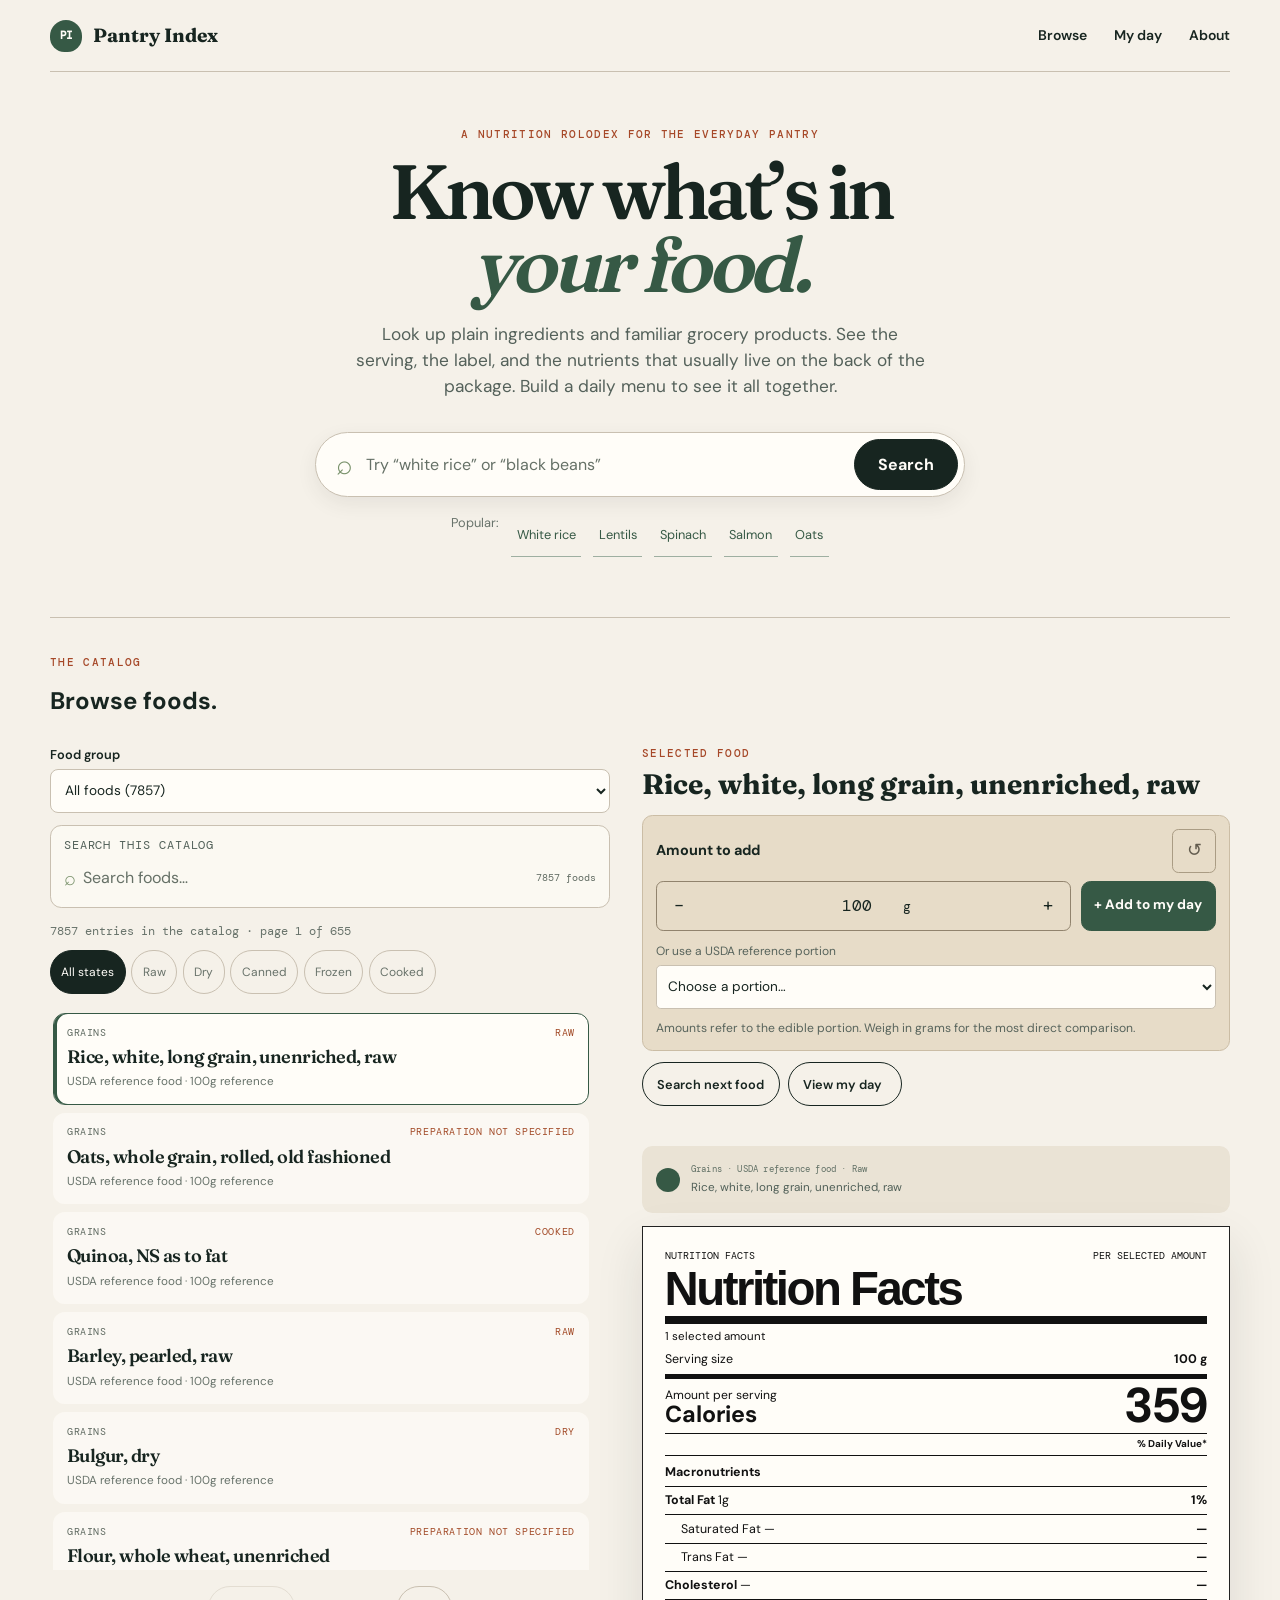
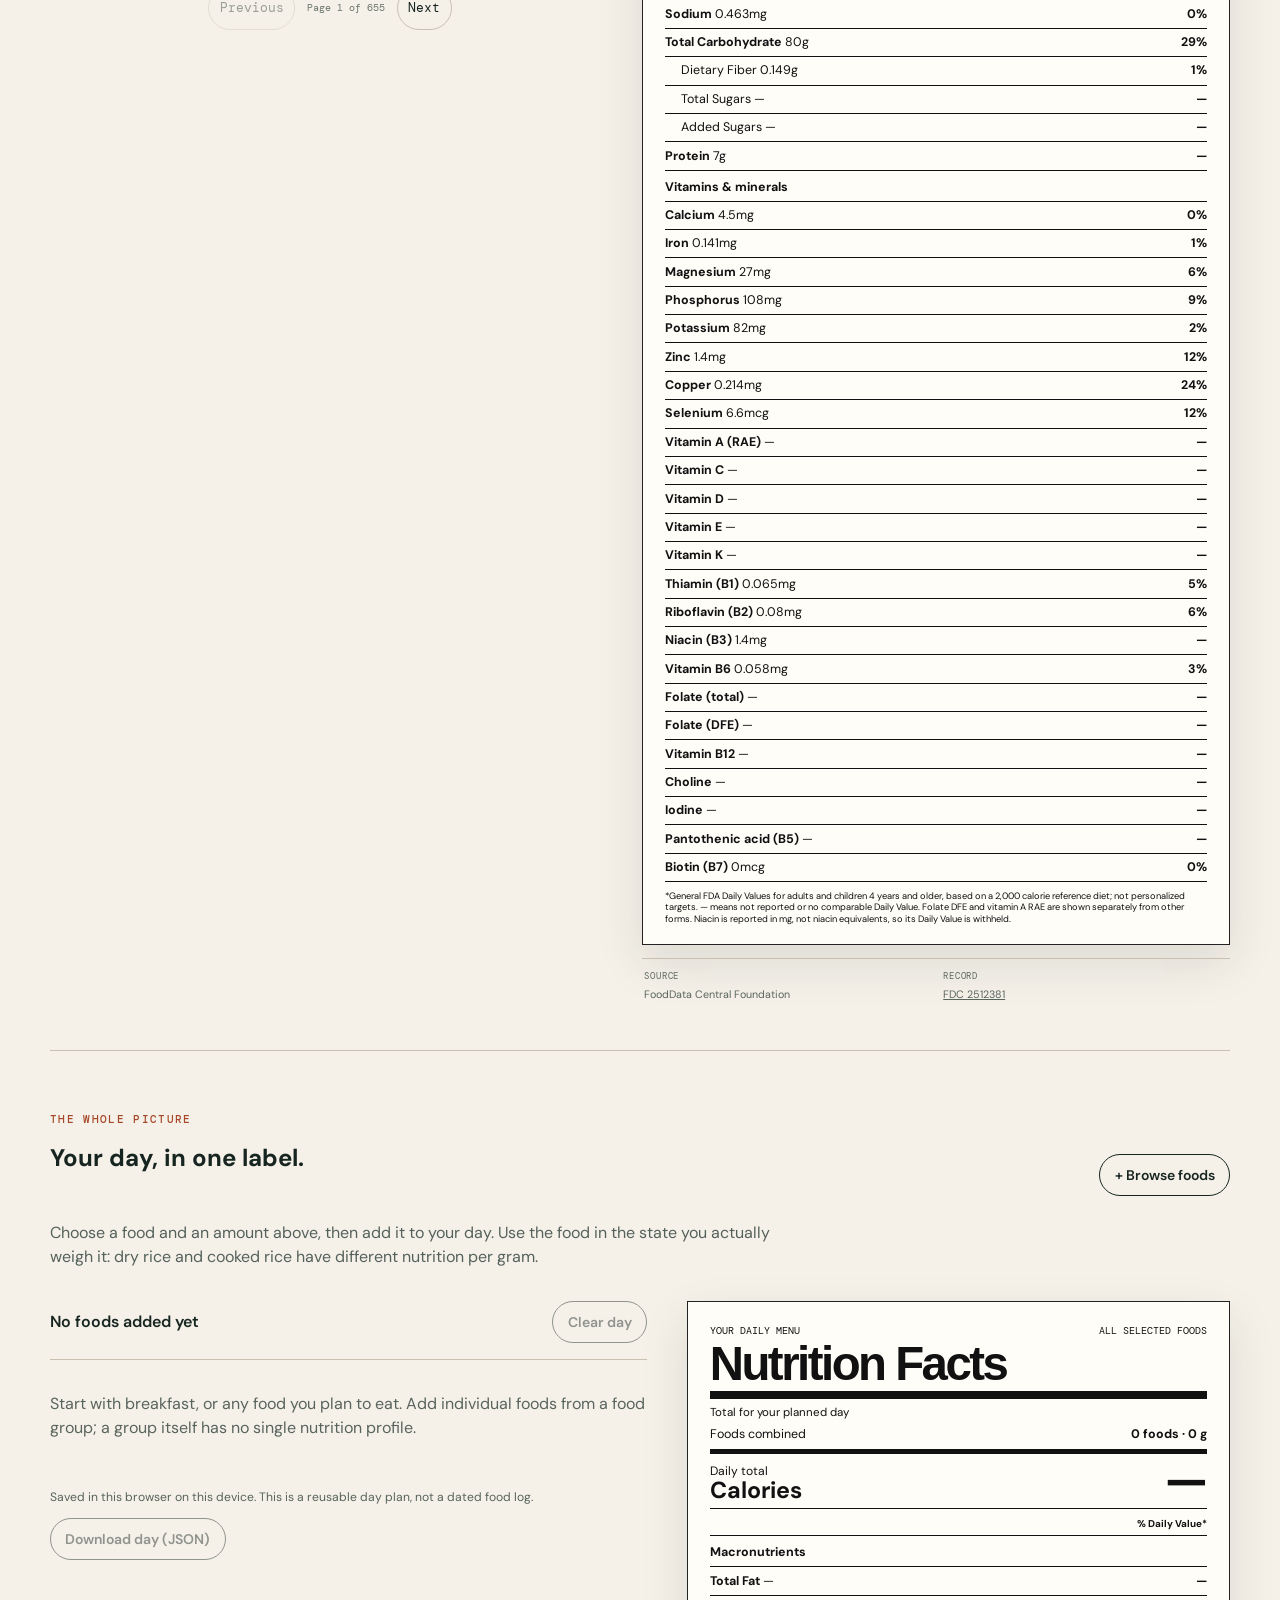
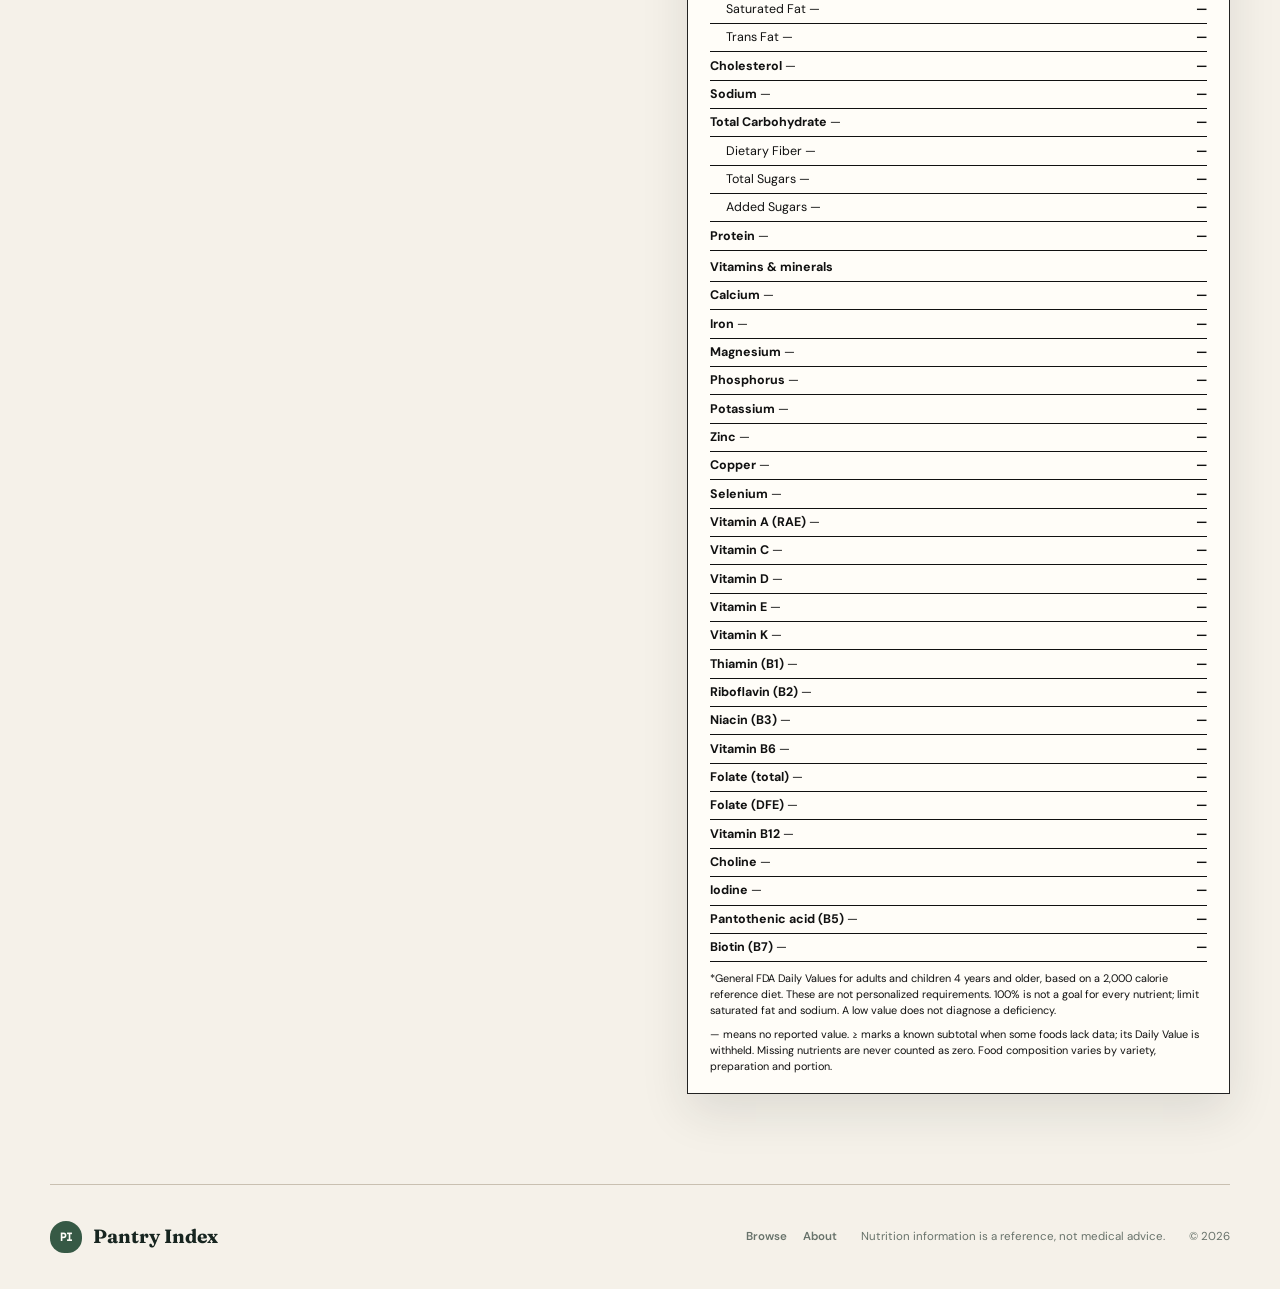
==== commit 0e0f0b4f: "Fix detailed UI audit findings and serve fonts locally" ====
--- a/index.html
+++ b/index.html
@@ -11,10 +11,9 @@
     <meta property="og:site_name" content="Pantry Index" />
     <meta name="twitter:card" content="summary" />
     <title>Pantry Index | Nutrition Facts for Everyday Ingredients</title>
-    <link rel="preconnect" href="https://fonts.googleapis.com" />
-    <link rel="preconnect" href="https://fonts.gstatic.com" crossorigin />
-    <link href="https://fonts.googleapis.com/css2?family=DM+Mono:wght@400;500&family=DM+Sans:opsz,wght@9..40,400;9..40,500;9..40,600;9..40,700&family=Fraunces:opsz,wght@9..144,600;9..144,700&display=swap" rel="stylesheet" />
+    <link rel="stylesheet" href="public/fonts.css" />
     <link rel="stylesheet" href="styles.css" />
+    <link rel="icon" href="public/favicon.svg" type="image/svg+xml" />
     <script type="application/ld+json">{"@context":"https://schema.org","@type":"WebSite","name":"Pantry Index","description":"Searchable nutrition facts for everyday raw, dry, canned, and frozen ingredients.","potentialAction":{"@type":"SearchAction","target":"index.html?q={search_term_string}","query-input":"required name=search_term_string"}}</script>
   </head>
   <body>
@@ -32,13 +31,14 @@
         <form class="search-box" id="lookup" role="search">
           <label class="sr-only" for="food-search">Search foods and products</label>
           <span class="search-icon" aria-hidden="true">⌕</span>
-          <input id="food-search" name="q" autocomplete="off" placeholder="Try “white rice” or “black beans”" aria-controls="results-grid" />
-          <button type="submit">Search</button>
+          <input disabled id="food-search" name="q" autocomplete="off" placeholder="Try “white rice” or “black beans”" aria-controls="results-grid" />
+          <button type="submit" disabled>Search</button>
         </form>
-        <div class="search-hints" aria-label="Popular searches"><span>Popular:</span><button type="button" data-search="white rice">White rice</button><button type="button" data-search="lentils">Lentils</button><button type="button" data-search="spinach">Spinach</button><button type="button" data-search="salmon">Salmon</button><button type="button" data-search="oats">Oats</button></div>
+        <p id="catalog-loading" role="status">Loading the food catalog…</p>
+        <div class="search-hints" aria-label="Popular searches"><span>Popular:</span><button type="button" disabled data-search="white rice">White rice</button><button type="button" disabled data-search="lentils">Lentils</button><button type="button" disabled data-search="spinach">Spinach</button><button type="button" disabled data-search="salmon">Salmon</button><button type="button" disabled data-search="oats">Oats</button></div>
       </section>
 
-      <section class="browse-section" id="browse" aria-labelledby="browse-title">
+      <section class="browse-section" id="browse" tabindex="-1" aria-labelledby="browse-title">
         <div class="section-heading catalog-heading">
           <div class="heading-primary"><p class="eyebrow">The catalog</p><h2 id="browse-title">Browse foods.</h2></div>
 
@@ -46,7 +46,7 @@
         <div class="catalog-workspace">
 
           <div class="results-area" id="food-browser">
-            <div class="group-select-control"><label for="group-select">Food group</label><select id="group-select"><option value="all">All foods</option></select></div>
+            <div class="group-select-control"><label for="group-select">Food group</label><select id="group-select" disabled><option value="all">All foods</option></select></div>
             <div class="catalog-search"><label for="catalog-search">Search this catalog</label><div class="catalog-search-field"><span aria-hidden="true">⌕</span><input id="catalog-search" type="search" placeholder="Search foods…" autocomplete="off" aria-controls="results-grid" /><span class="catalog-search-count" id="catalog-search-count"></span></div></div>
             <div class="browse-toolbar"><button class="quiet-button" id="reset-filters" type="button" hidden>Reset filters</button><p class="result-count" id="result-count" role="status"></p><div class="state-filters" role="group" aria-label="Food state"><button class="active" type="button" data-state="all">All states</button><button type="button" data-state="raw">Raw</button><button type="button" data-state="dry">Dry</button><button type="button" data-state="canned">Canned</button><button type="button" data-state="frozen">Frozen</button><button type="button" data-state="cooked">Cooked</button></div></div>
             <div class="results-grid" id="results-grid" role="region" aria-label="Matching foods" tabindex="0"></div>
@@ -61,7 +61,7 @@
                 <div class="measure-heading"><label for="amount-input">Amount to add</label><button type="button" class="measure-reset" id="reset-measure" aria-label="Reset to 100 grams" title="Reset amount">↺</button></div>
                 <div class="quantity-add-row">
                   <div class="measure-row"><button type="button" id="decrease" aria-label="Decrease amount">−</button><div class="measure-value"><input id="amount-input" type="number" min="0.01" step="any" max="1000000" value="100" inputmode="decimal" aria-label="Amount" aria-describedby="amount-error" /><span id="amount-unit-label">g</span><span id="amount-equivalent"></span></div><button type="button" id="increase" aria-label="Increase amount">+</button></div>
-                  <button class="primary-button add-menu-button" id="add-to-menu" type="button">+ Add to my day</button>
+                  <button class="primary-button add-menu-button" id="add-to-menu" type="button" disabled>+ Add to my day</button>
                 </div>
                 <p id="amount-error" role="status" class="input-error" hidden></p>
                 <div class="measure-options" role="group" aria-label="Choose amount unit"><button class="active" type="button" data-unit="g">grams</button><button type="button" data-unit="cup">cups</button><button type="button" data-unit="tbsp">tbsp</button><button type="button" data-unit="count" hidden>count</button></div>
--- a/public/fonts.css
+++ b/public/fonts.css
@@ -0,0 +1,56 @@
+@font-face {
+  font-family: 'DM Mono';
+  font-style: normal;
+  font-weight: 400;
+  font-display: swap;
+  src: url(fonts/font-0.ttf) format('truetype');
+}
+@font-face {
+  font-family: 'DM Mono';
+  font-style: normal;
+  font-weight: 500;
+  font-display: swap;
+  src: url(fonts/font-1.ttf) format('truetype');
+}
+@font-face {
+  font-family: 'DM Sans';
+  font-style: normal;
+  font-weight: 400;
+  font-display: swap;
+  src: url(fonts/font-2.ttf) format('truetype');
+}
+@font-face {
+  font-family: 'DM Sans';
+  font-style: normal;
+  font-weight: 500;
+  font-display: swap;
+  src: url(fonts/font-3.ttf) format('truetype');
+}
+@font-face {
+  font-family: 'DM Sans';
+  font-style: normal;
+  font-weight: 600;
+  font-display: swap;
+  src: url(fonts/font-4.ttf) format('truetype');
+}
+@font-face {
+  font-family: 'DM Sans';
+  font-style: normal;
+  font-weight: 700;
+  font-display: swap;
+  src: url(fonts/font-5.ttf) format('truetype');
+}
+@font-face {
+  font-family: 'Fraunces';
+  font-style: normal;
+  font-weight: 600;
+  font-display: swap;
+  src: url(fonts/font-6.ttf) format('truetype');
+}
+@font-face {
+  font-family: 'Fraunces';
+  font-style: normal;
+  font-weight: 700;
+  font-display: swap;
+  src: url(fonts/font-7.ttf) format('truetype');
+}
--- a/styles.css
+++ b/styles.css
@@ -1,17 +1,17 @@
-:root { --ink:#172520; --leaf:#365945; --moss:#78916a; --paper:#f5f1e9; --paper-deep:#e9e1d2; --cream:#fffdf8; --orange:#df7147; --line:#c9c0b1; --serif:"Fraunces",Georgia,serif; --sans:"DM Sans",Arial,sans-serif; --mono:"DM Mono",monospace; --radius:1.1rem; --shadow:0 18px 45px rgba(23,37,32,.11); }
+:root { --ink:#172520; --leaf:#365945; --moss:#78916a; --paper:#f5f1e9; --paper-deep:#e9e1d2; --cream:#fffdf8; --orange:#a64828; --line:#c9c0b1; --serif:"Fraunces",Georgia,serif; --sans:"DM Sans",Arial,sans-serif; --mono:"DM Mono",monospace; --radius:1.1rem; --shadow:0 18px 45px rgba(23,37,32,.11); }
 * { box-sizing:border-box; } html { scroll-behavior:smooth; } body { margin:0; color:var(--ink); background:var(--paper); font-family:var(--sans); font-size:16px; line-height:1.5; } button,input,select { font:inherit; } button,a { -webkit-tap-highlight-color:transparent; } a { color:inherit; }
 .sr-only { position:absolute; width:1px; height:1px; padding:0; margin:-1px; overflow:hidden; clip:rect(0,0,0,0); white-space:nowrap; border:0; }.skip-link { position:fixed; top:.75rem; left:.75rem; z-index:10; transform:translateY(-200%); padding:.65rem .8rem; color:var(--cream); background:var(--ink); border-radius:.4rem; }.skip-link:focus { transform:translateY(0); }
 .site-header,main>section,footer { width:min(1180px,calc(100% - 48px)); margin-inline:auto; }.site-header { display:flex; align-items:center; justify-content:space-between; min-height:88px; gap:1.5rem; }.brand { display:inline-flex; align-items:center; gap:.7rem; color:var(--ink); text-decoration:none; font-family:var(--serif); font-size:1.2rem; font-weight:700; }.brand-mark { display:grid; width:32px; height:32px; place-items:center; color:var(--cream); background:var(--leaf); border-radius:50% 50% 45% 45%; font-family:var(--mono); font-size:.67rem; letter-spacing:-.08em; }
 nav { display:flex; align-items:center; gap:1.7rem; margin-left:auto; } nav a,.quiet-button { color:var(--ink); background:none; border:0; font-size:.875rem; font-weight:600; text-decoration:none; cursor:pointer; } nav a:hover,.quiet-button:hover { color:var(--orange); }.quiet-button { padding:.58rem .9rem; border:1px solid var(--ink); border-radius:99px; }.quiet-button span { margin-left:.25rem; }
 .hero { padding:100px 0 112px; text-align:center; }.eyebrow { margin:0 0 .75rem; color:var(--orange); font-family:var(--mono); font-size:.69rem; font-weight:500; letter-spacing:.12em; text-transform:uppercase; } h1,h2,h3,p { margin-top:0; } h1 { max-width:800px; margin:0 auto 1.25rem; font-family:var(--serif); font-size:clamp(3.5rem,8vw,6.6rem); font-weight:600; letter-spacing:-.06em; line-height:.96; } h1 em { color:var(--leaf); font-style:italic; }.hero-copy { max-width:570px; margin:0 auto 2rem; color:#54615a; font-size:1.08rem; }
-.search-box { display:flex; align-items:center; width:min(650px,100%); margin:auto; padding:6px 6px 6px 20px; background:var(--cream); border:1px solid var(--line); border-radius:999px; box-shadow:0 7px 20px rgba(45,57,48,.08); }.search-icon { margin-right:.7rem; color:var(--moss); font-size:1.75rem; line-height:1; }.search-box input { min-width:0; flex:1; color:var(--ink); background:transparent; border:0; outline:0; }.search-box input::placeholder { color:#8b928a; }.search-box button { padding:.8rem 1.45rem; color:var(--cream); background:var(--ink); border:1px solid var(--ink); border-radius:999px; font-weight:700; cursor:pointer; }.search-box button:hover { color:var(--ink); background:var(--paper-deep); }.search-hints { display:flex; justify-content:center; flex-wrap:wrap; gap:.4rem .75rem; margin-top:1rem; color:#68736b; font-size:.8rem; }.search-hints button { padding:0; color:var(--leaf); background:none; border:0; border-bottom:1px solid #9eafa1; cursor:pointer; }
+.search-box { display:flex; align-items:center; width:min(650px,100%); margin:auto; padding:6px 6px 6px 20px; background:var(--cream); border:1px solid var(--line); border-radius:999px; box-shadow:0 7px 20px rgba(45,57,48,.08); }.search-icon { margin-right:.7rem; color:var(--moss); font-size:1.75rem; line-height:1; }.search-box input { min-width:0; flex:1; color:var(--ink); background:transparent; border:0; outline:0; }.search-box input::placeholder { color:#657066; }.search-box button { padding:.8rem 1.45rem; color:var(--cream); background:var(--ink); border:1px solid var(--ink); border-radius:999px; font-weight:700; cursor:pointer; }.search-box button:hover { color:var(--ink); background:var(--paper-deep); }.search-hints { display:flex; justify-content:center; flex-wrap:wrap; gap:.4rem .75rem; margin-top:1rem; color:#68736b; font-size:.8rem; }.search-hints button { padding:0; color:var(--leaf); background:none; border:0; border-bottom:1px solid #9eafa1; cursor:pointer; }
 .browse-section { padding:72px 0 90px; border-top:1px solid var(--line); }.section-heading { display:flex; align-items:end; justify-content:space-between; gap:1rem; margin-bottom:1.6rem; } .catalog-heading { display:grid; grid-template-columns:170px minmax(210px,.82fr) minmax(420px,1.48fr); align-items:end; }.heading-primary { grid-column:1 / span 2; }.selected-heading { grid-column:3; min-width:0; padding-left:.1rem; }.selected-heading h2 { overflow-wrap:anywhere; }.selected-heading .eyebrow { margin-bottom:.55rem; }
-.catalog-workspace { display:grid; grid-template-columns:170px minmax(210px,.82fr) minmax(420px,1.48fr); gap:1.5rem; align-items:start; }.filter-label { margin:0 0 .75rem; color:#7b847b; font-family:var(--mono); font-size:.66rem; letter-spacing:.1em; text-transform:uppercase; }.group-nav button { display:flex; width:100%; align-items:center; justify-content:space-between; padding:.43rem .55rem; color:#69736b; background:transparent; border:0; border-radius:.35rem; font-size:.82rem; text-align:left; cursor:pointer; }.group-nav button span { color:#9ba29a; font-family:var(--mono); font-size:.65rem; }.group-nav button:hover { color:var(--leaf); }.group-nav button.active { color:var(--cream); background:var(--leaf); }.group-nav button.active span { color:#d7e2d5; }
-.catalog-search { min-height:54px; margin-bottom:.85rem; padding:.72rem .8rem; background:rgba(255,253,248,.64); border:1px solid var(--line); border-radius:.7rem; }.catalog-search label { display:block; margin-bottom:.35rem; color:#7b847b; font-family:var(--mono); font-size:.61rem; letter-spacing:.08em; text-transform:uppercase; }.catalog-search-field { display:flex; align-items:center; gap:.45rem; }.catalog-search-field > span:first-child { color:var(--moss); font-size:1.25rem; line-height:1; }.catalog-search-field input { min-width:0; flex:1; padding:0; color:var(--ink); background:transparent; border:0; outline:0; font-size:.82rem; }.catalog-search-field input::placeholder { color:#8b928a; }.catalog-search-count { color:#7b847b; font-family:var(--mono); font-size:.6rem; white-space:nowrap; }
+.catalog-workspace { display:grid; grid-template-columns:170px minmax(210px,.82fr) minmax(420px,1.48fr); gap:1.5rem; align-items:start; }.filter-label { margin:0 0 .75rem; color:#5f6a61; font-family:var(--mono); font-size:.66rem; letter-spacing:.1em; text-transform:uppercase; }.group-nav button { display:flex; width:100%; align-items:center; justify-content:space-between; padding:.43rem .55rem; color:#69736b; background:transparent; border:0; border-radius:.35rem; font-size:.82rem; text-align:left; cursor:pointer; }.group-nav button span { color:#68736b; font-family:var(--mono); font-size:.65rem; }.group-nav button:hover { color:var(--leaf); }.group-nav button.active { color:var(--cream); background:var(--leaf); }.group-nav button.active span { color:#d7e2d5; }
+.catalog-search { min-height:54px; margin-bottom:.85rem; padding:.72rem .8rem; background:rgba(255,253,248,.64); border:1px solid var(--line); border-radius:.7rem; }.catalog-search label { display:block; margin-bottom:.35rem; color:#5f6a61; font-family:var(--mono); font-size:.61rem; letter-spacing:.08em; text-transform:uppercase; }.catalog-search-field { display:flex; align-items:center; gap:.45rem; }.catalog-search-field > span:first-child { color:var(--moss); font-size:1.25rem; line-height:1; }.catalog-search-field input { min-width:0; flex:1; padding:0; color:var(--ink); background:transparent; border:0; outline:0; font-size:.82rem; }.catalog-search-field input::placeholder { color:#657066; }.catalog-search-count { color:#5f6a61; font-family:var(--mono); font-size:.6rem; white-space:nowrap; }
 .browse-toolbar { display:flex; align-items:flex-start; justify-content:space-between; gap:.75rem; min-height:39px; margin-bottom:1rem; }.result-count { margin:0; color:#67726a; font-family:var(--mono); font-size:.68rem; }.state-filters { display:flex; flex-wrap:wrap; justify-content:end; gap:.35rem; }.state-filters button { padding:.3rem .55rem; color:#69736b; background:transparent; border:1px solid var(--line); border-radius:99px; font-size:.68rem; cursor:pointer; }.state-filters button:hover,.state-filters button.active { color:var(--cream); background:var(--ink); border-color:var(--ink); }
-.results-grid { display:grid; grid-template-columns:repeat(2,minmax(0,1fr)); gap:.65rem; }.result-card { min-height:145px; padding:1rem; color:var(--ink); background:rgba(255,253,248,.68); border:1px solid transparent; border-radius:.75rem; font-family:var(--sans); text-align:left; cursor:pointer; transition:border-color .2s,transform .2s,box-shadow .2s; }.result-card:hover { border-color:var(--moss); transform:translateY(-2px); box-shadow:0 10px 22px rgba(23,37,32,.07); }.result-card.selected { background:var(--cream); border-color:var(--leaf); box-shadow:inset 3px 0 var(--leaf); }.result-card .card-top { display:flex; align-items:flex-start; justify-content:space-between; gap:.6rem; min-height:1.2rem; margin-bottom:1.05rem; }.card-type,.card-state { color:#7c887b; font-family:var(--mono); font-size:.59rem; letter-spacing:.06em; line-height:1.2; text-transform:uppercase; white-space:nowrap; }.card-state { color:var(--orange); }.result-card h3 { margin:0 0 .3rem; font-family:var(--serif); font-size:1.22rem; font-weight:600; letter-spacing:-.03em; line-height:1.05; }.result-card p { margin:0; color:#68736b; font-size:.7rem; }.pagination { display:flex; align-items:center; justify-content:center; gap:.75rem; margin-top:1rem; color:#68736b; font-family:var(--mono); font-size:.64rem; }.pagination button { padding:.35rem .65rem; color:var(--ink); background:transparent; border:1px solid var(--line); border-radius:99px; font-size:.64rem; cursor:pointer; }.pagination button:hover:not(:disabled) { color:var(--cream); background:var(--ink); border-color:var(--ink); }.pagination button:disabled { opacity:.4; cursor:not-allowed; }.empty-state { padding:3rem 1rem; text-align:center; }.empty-state h3 { margin-bottom:.35rem; font-family:var(--serif); font-size:1.7rem; }.empty-state p:not(.eyebrow) { color:#67726a; }
-.detail-section { position:sticky; top:1.25rem; min-width:0; }.food-context { display:grid; grid-template-columns:auto 1fr; gap:.7rem; align-items:center; min-height:67px; margin-bottom:.8rem; padding:.72rem .85rem; color:#526159; background:#eae3d5; border-radius:.65rem; }.context-dot { width:24px; height:24px; background:var(--leaf); border-radius:50%; }.food-context .item-type { margin:0 0 .18rem; color:#627166; font-family:var(--mono); font-size:.59rem; letter-spacing:.02em; }.food-context p:not(.item-type) { margin:0; font-size:.73rem; }.source-meta { display:grid; grid-template-columns:repeat(2,minmax(0,1fr)); gap:.9rem; margin:.8rem 0 0; padding:.72rem .15rem 0; border-top:1px solid var(--line); }.source-meta dt { margin-bottom:.16rem; color:#78857a; font-family:var(--mono); font-size:.56rem; letter-spacing:.09em; text-transform:uppercase; }.source-meta dd { margin:0; color:#59655d; font-size:.67rem; }
-.label-panel { padding:1.35rem 1.35rem 1.15rem; color:#111; background:var(--cream); border:1px solid #222; box-shadow:var(--shadow); }.measure-extension { margin:-.1rem -.1rem 1rem; padding:.75rem; background:#e7dcc8; border:1px solid #cbbda5; border-radius:.65rem; }.measure-heading { display:flex; align-items:baseline; justify-content:space-between; gap:1rem; }.measure-heading p { margin:0; font-size:.76rem; font-weight:700; }.measure-heading span { color:#6f685c; font-family:var(--mono); font-size:.58rem; }.measure-control-row { display:grid; grid-template-columns:minmax(0,1fr) auto; align-items:center; gap:.55rem; margin-top:.55rem; }.measure-row { display:grid; grid-template-columns:37px 1fr 37px; align-items:center; margin-top:0; border:1px solid #91836d; border-radius:.45rem; overflow:hidden; }.measure-row button { min-height:40px; color:var(--ink); background:transparent; border:0; cursor:pointer; font-size:1.15rem; }.measure-row button:hover { background:rgba(255,255,255,.35); }.measure-value { display:flex; align-items:baseline; justify-content:center; gap:.35rem; min-width:0; font-family:var(--mono); font-size:.72rem; }.measure-value input { width:4.5rem; min-width:0; padding:0; color:var(--ink); background:transparent; border:0; font:inherit; text-align:right; outline:0; }.measure-value input::-webkit-inner-spin-button,.measure-value input::-webkit-outer-spin-button { opacity:1; }.measure-value span:last-child { color:#665b47; font-size:.64rem; }.measure-options { display:flex; flex-wrap:nowrap; gap:.3rem; max-width:235px; overflow-x:auto; margin-top:0; scrollbar-width:none; }.measure-options::-webkit-scrollbar { display:none; }.measure-options button { flex:0 0 auto; padding:.3rem .52rem; color:#625b4e; background:transparent; border:1px solid #aa9c84; border-radius:99px; font-size:.63rem; cursor:pointer; white-space:nowrap; }.measure-options button.active { color:var(--cream); background:var(--leaf); border-color:var(--leaf); }.measure-options button:disabled { opacity:.4; cursor:not-allowed; }
+.results-grid { display:grid; grid-template-columns:repeat(2,minmax(0,1fr)); gap:.65rem; }.result-card { min-height:145px; padding:1rem; color:var(--ink); background:rgba(255,253,248,.68); border:1px solid transparent; border-radius:.75rem; font-family:var(--sans); text-align:left; cursor:pointer; transition:border-color .2s,transform .2s,box-shadow .2s; }.result-card:hover { border-color:var(--moss); transform:translateY(-2px); box-shadow:0 10px 22px rgba(23,37,32,.07); }.result-card.selected { background:var(--cream); border-color:var(--leaf); box-shadow:inset 3px 0 var(--leaf); }.result-card .card-top { display:flex; align-items:flex-start; justify-content:space-between; gap:.6rem; min-height:1.2rem; margin-bottom:1.05rem; }.card-type,.card-state { color:#5f6a61; font-family:var(--mono); font-size:.59rem; letter-spacing:.06em; line-height:1.2; text-transform:uppercase; white-space:nowrap; }.card-state { color:var(--orange); }.result-card h3 { margin:0 0 .3rem; font-family:var(--serif); font-size:1.22rem; font-weight:600; letter-spacing:-.03em; line-height:1.05; }.result-card p { margin:0; color:#68736b; font-size:.7rem; }.pagination { display:flex; align-items:center; justify-content:center; gap:.75rem; margin-top:1rem; color:#68736b; font-family:var(--mono); font-size:.64rem; }.pagination button { padding:.35rem .65rem; color:var(--ink); background:transparent; border:1px solid var(--line); border-radius:99px; font-size:.64rem; cursor:pointer; }.pagination button:hover:not(:disabled) { color:var(--cream); background:var(--ink); border-color:var(--ink); }.pagination button:disabled { opacity:.4; cursor:not-allowed; }.empty-state { padding:3rem 1rem; text-align:center; }.empty-state h3 { margin-bottom:.35rem; font-family:var(--serif); font-size:1.7rem; }.empty-state p:not(.eyebrow) { color:#67726a; }
+.detail-section { position:sticky; top:1.25rem; min-width:0; }.food-context { display:grid; grid-template-columns:auto 1fr; gap:.7rem; align-items:center; min-height:67px; margin-bottom:.8rem; padding:.72rem .85rem; color:#526159; background:#eae3d5; border-radius:.65rem; }.context-dot { width:24px; height:24px; background:var(--leaf); border-radius:50%; }.food-context .item-type { margin:0 0 .18rem; color:#627166; font-family:var(--mono); font-size:.59rem; letter-spacing:.02em; }.food-context p:not(.item-type) { margin:0; font-size:.73rem; }.source-meta { display:grid; grid-template-columns:repeat(2,minmax(0,1fr)); gap:.9rem; margin:.8rem 0 0; padding:.72rem .15rem 0; border-top:1px solid var(--line); }.source-meta dt { margin-bottom:.16rem; color:#5f6a61; font-family:var(--mono); font-size:.56rem; letter-spacing:.09em; text-transform:uppercase; }.source-meta dd { margin:0; color:#59655d; font-size:.67rem; }
+.label-panel { padding:1.35rem 1.35rem 1.15rem; color:#111; background:var(--cream); border:1px solid #222; box-shadow:var(--shadow); }.measure-extension { margin:-.1rem -.1rem 1rem; padding:.75rem; background:#e7dcc8; border:1px solid #cbbda5; border-radius:.65rem; }.measure-heading { display:flex; align-items:baseline; justify-content:space-between; gap:1rem; }.measure-heading p { margin:0; font-size:.76rem; font-weight:700; }.measure-heading span { color:#6f685c; font-family:var(--mono); font-size:.58rem; }.measure-control-row { display:grid; grid-template-columns:minmax(0,1fr) auto; align-items:center; gap:.55rem; margin-top:.55rem; }.measure-row { display:grid; grid-template-columns:37px 1fr 37px; align-items:center; margin-top:0; border:1px solid #91836d; border-radius:.45rem; }.measure-row button { min-height:40px; color:var(--ink); background:transparent; border:0; cursor:pointer; font-size:1.15rem; }.measure-row button:hover { background:rgba(255,255,255,.35); }.measure-value { display:flex; align-items:baseline; justify-content:center; gap:.35rem; min-width:0; font-family:var(--mono); font-size:.72rem; }.measure-value input { width:4.5rem; min-width:0; padding:0; color:var(--ink); background:transparent; border:0; font:inherit; text-align:right; outline:0; }.measure-value input::-webkit-inner-spin-button,.measure-value input::-webkit-outer-spin-button { opacity:1; }.measure-value span:last-child { color:#665b47; font-size:.64rem; }.measure-options { display:flex; flex-wrap:nowrap; gap:.3rem; max-width:235px; overflow-x:auto; margin-top:0; scrollbar-width:none; }.measure-options::-webkit-scrollbar { display:none; }.measure-options button { flex:0 0 auto; padding:.3rem .52rem; color:#625b4e; background:transparent; border:1px solid #aa9c84; border-radius:99px; font-size:.63rem; cursor:pointer; white-space:nowrap; }.measure-options button.active { color:var(--cream); background:var(--leaf); border-color:var(--leaf); }.measure-options button:disabled { opacity:.4; cursor:not-allowed; }
 .label-topline { display:flex; justify-content:space-between; align-items:center; }.label-kicker,.label-source { margin:0; font-family:var(--mono); font-size:.62rem; text-transform:uppercase; }.label-panel h3 { margin:.1rem 0 0; padding-bottom:.2rem; border-bottom:8px solid #111; font-family:Arial,sans-serif; font-size:clamp(2.2rem,3.7vw,3.05rem); font-weight:900; letter-spacing:-2.5px; line-height:1; }.servings { margin:.3rem 0 0; font-size:.72rem; }.serving-row { display:flex; justify-content:space-between; gap:1rem; padding:.25rem 0 .35rem; border-bottom:5px solid #111; font-size:.78rem; }.serving-row strong { text-align:right; }.calories-row { display:flex; justify-content:space-between; align-items:end; padding:.38rem 0; border-bottom:1px solid #111; }.calories-row span { font-size:.76rem; line-height:1.05; }.calories-row b { font-size:1.45rem; }.calories-row strong { font-size:3.05rem; letter-spacing:-2px; line-height:.85; }.daily-value { margin:0; padding:.2rem 0; border-bottom:1px solid #111; font-size:.62rem; font-weight:700; text-align:right; }.nutrients { margin:0; font-size:.78rem; }.nutrients>div { display:flex; justify-content:space-between; gap:1rem; padding:.27rem 0; border-bottom:1px solid #111; }.nutrients dt,.nutrients dd { margin:0; }.nutrients dd { font-weight:700; }.nutrients .indent dt { padding-left:1rem; }.nutrients .section-row { padding-top:.45rem; font-weight:700; }.label-footnote { margin:.55rem 0 0; font-size:.58rem; line-height:1.25; }
 .about-section { padding:66px 0 78px; border-top:1px solid var(--line); }.about-section h2 { max-width:600px; }.about-section>p:last-child { max-width:630px; margin:1rem 0 0; color:#58645c; }.toast { position:fixed; right:1.5rem; bottom:1.5rem; z-index:20; max-width:300px; padding:.8rem 1rem; color:var(--cream); background:var(--ink); border-radius:.5rem; box-shadow:var(--shadow); opacity:0; transform:translateY(1rem); pointer-events:none; transition:.2s; }.toast.visible { opacity:1; transform:translateY(0); } footer { display:grid; grid-template-columns:1fr auto auto auto; align-items:center; gap:1.5rem; min-height:105px; border-top:1px solid var(--line); color:#68736b; font-size:.72rem; } footer nav { margin:0; gap:1rem; } footer nav a { color:#68736b; font-size:.72rem; } footer p { margin:0; }
 .about-hero { padding:92px 0 112px; text-align:center; border-bottom:1px solid var(--line); }.about-hero h1 { max-width:900px; margin:0 auto 1.4rem; text-align:center; }.about-hero h1 em { color:var(--leaf); }.about-lede { max-width:650px; margin:0 auto; color:#58645c; font-size:1.13rem; }.story-section { display:grid; grid-template-columns:minmax(0,.95fr) minmax(0,1fr); gap:5rem; padding:92px 0; border-bottom:1px solid var(--line); }.story-intro h2,.catalog-path h2 { max-width:560px; }.story-copy { max-width:590px; padding-top:1.8rem; color:#58645c; font-size:1.03rem; }.story-copy p + p { margin-top:1.3rem; }.about-points { padding:88px 0 94px; border-bottom:1px solid var(--line); }.about-section-heading { display:flex; align-items:end; justify-content:center; margin-bottom:2.3rem; text-align:center; }.about-section-heading h2 { max-width:540px; }.about-point-grid { display:grid; grid-template-columns:repeat(4,minmax(0,1fr)); gap:1px; background:var(--line); border:1px solid var(--line); }.about-point-grid article { min-height:220px; padding:1.3rem; background:var(--paper); }.point-number { color:var(--orange); font-family:var(--mono); font-size:.68rem; }.about-point-grid h3 { margin:2.6rem 0 .45rem; font-family:var(--serif); font-size:1.45rem; letter-spacing:-.03em; }.about-point-grid p { margin:0; color:#68736b; font-size:.82rem; }.catalog-path { display:grid; grid-template-columns:minmax(0,.95fr) minmax(0,1fr); gap:5rem; padding:90px 0; border-bottom:1px solid var(--line); }.path-list { padding-top:.3rem; }.path-list > div { display:grid; grid-template-columns:70px 1fr; gap:1rem; padding:1rem 0; border-top:1px solid var(--line); }.path-list > div:last-child { border-bottom:1px solid var(--line); }.path-list span { color:var(--orange); font-family:var(--mono); font-size:.68rem; text-transform:uppercase; }.path-list p { margin:0; color:#58645c; font-size:.92rem; }
@@ -103,3 +103,26 @@
 }
 @media (max-width:360px) { .measure-row { grid-template-columns:32px minmax(0,1fr) 32px; }.measure-value input { max-width:3rem; }.add-menu-button { max-width:115px; }.site-header nav { gap:.4rem; }.site-header .brand { font-size:.85rem; } }
 @media (prefers-reduced-motion:reduce) { html { scroll-behavior:auto; } * { transition:none !important; } }
+
+/* Review refinements: preserve focus visibility and readable wrapping. */
+.search-box:focus-within { outline:3px solid var(--leaf); outline-offset:3px; }
+.search-box input:focus-visible,.measure-value input:focus-visible { outline:2px solid var(--leaf); outline-offset:2px; border-radius:2px; }
+.measure-value:focus-within { position:relative; z-index:1; }
+.measure-row:focus-within { outline:2px solid var(--leaf); outline-offset:2px; }
+.nutrients>div { align-items:baseline; flex-wrap:wrap; }
+.nutrients dt { min-width:0; flex:1 1 60%; overflow-wrap:anywhere; }
+.nutrients dd { flex:0 0 auto; margin-left:auto; white-space:nowrap; }
+.serving-row { flex-wrap:wrap; }
+.serving-row strong { max-width:100%; overflow-wrap:anywhere; }
+.calories-row strong { flex:0 0 auto; font-size:min(3.05rem,13vw); }
+@media (max-width:440px) {
+ .site-header { flex-wrap:wrap; height:auto; padding-block:.35rem; row-gap:.2rem; }
+ .site-header nav { margin-left:auto; }
+}
+.skip-link { z-index:100; }
+.measure-row button:focus-visible { outline-offset:-4px; }
+#catalog-loading { margin:1rem auto; color:var(--leaf); font-size:.85rem; }
+@media (max-width:360px) { .measure-row { grid-template-columns:44px minmax(0,1fr) 44px; }.add-menu-button { max-width:105px; }.measure-value input { max-width:2.5rem; } }
+/* Dedicated quantity buttons replace browser steppers without hiding digits. */
+.measure-value input { appearance:textfield; -moz-appearance:textfield; }
+.measure-value input::-webkit-inner-spin-button,.measure-value input::-webkit-outer-spin-button { -webkit-appearance:none; margin:0; }
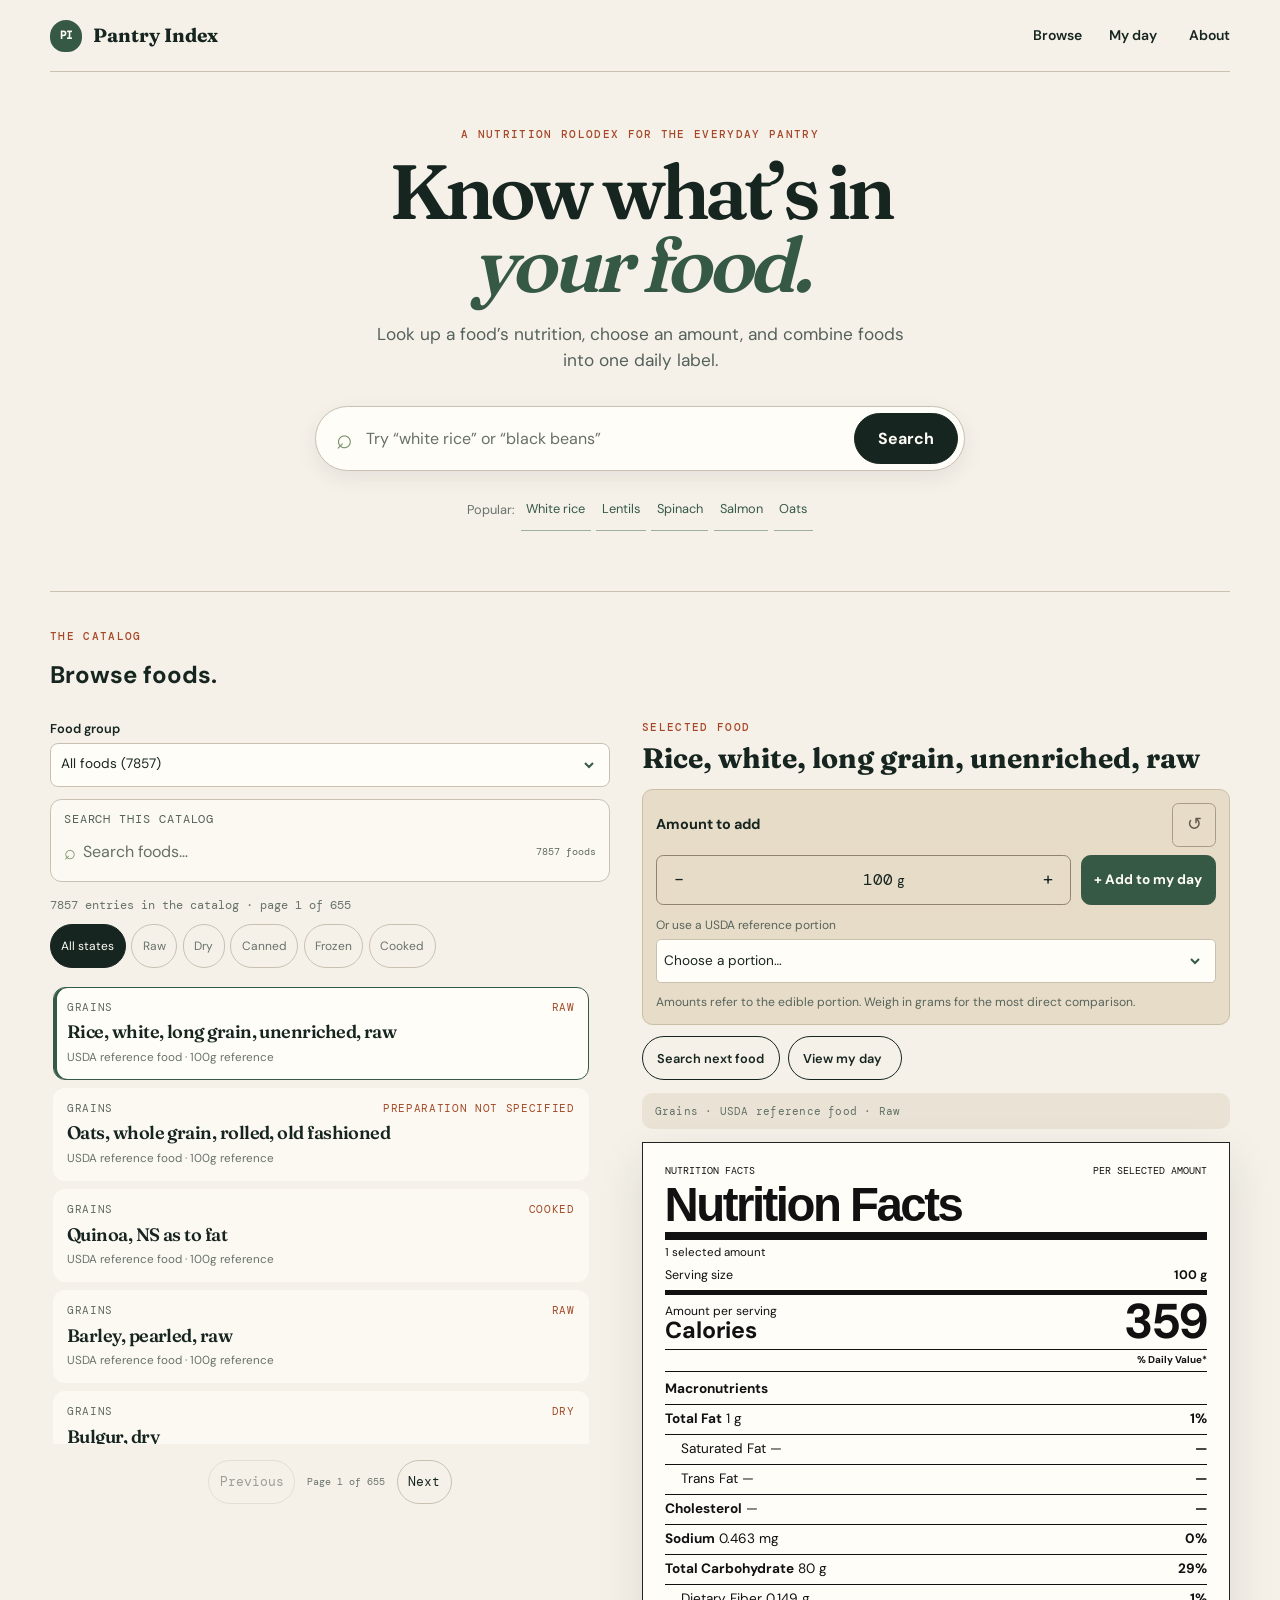
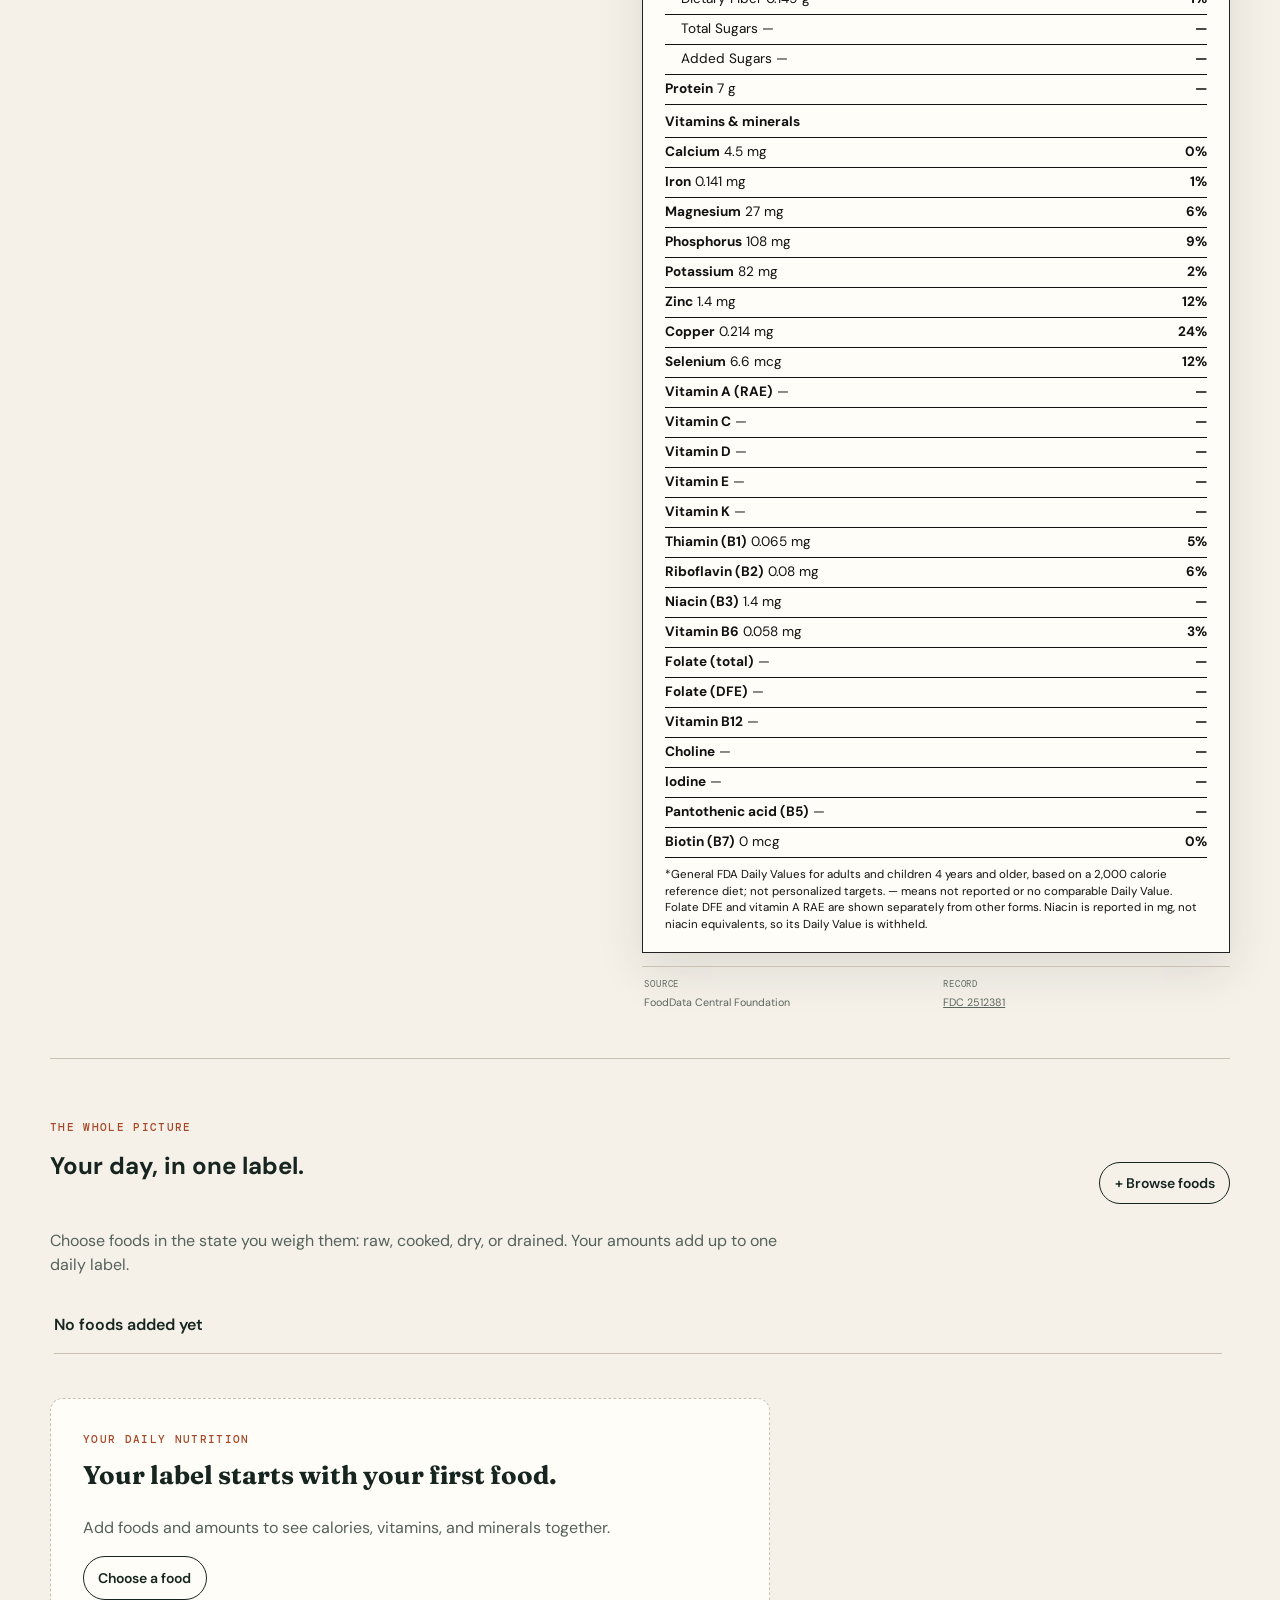
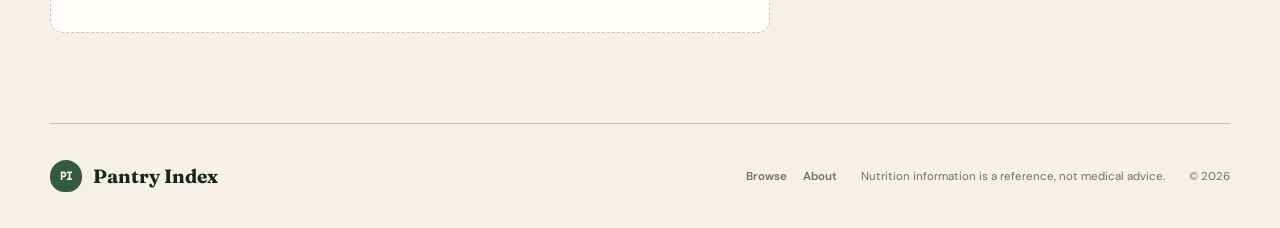
==== commit 5916d075: "Refine UI from screenshot-by-screenshot review and publish comparisons" ====
--- a/index.html
+++ b/index.html
@@ -27,7 +27,7 @@
       <section class="hero" aria-labelledby="hero-title">
         <p class="eyebrow">A nutrition rolodex for the everyday pantry</p>
         <h1 id="hero-title">Know what’s in<br /><em>your food.</em></h1>
-        <p class="hero-copy">Look up plain ingredients and familiar grocery products. See the serving, the label, and the nutrients that usually live on the back of the package. Build a daily menu to see it all together.</p>
+        <p class="hero-copy">Look up a food’s nutrition, choose an amount, and combine foods into one daily label.</p>
         <form class="search-box" id="lookup" role="search">
           <label class="sr-only" for="food-search">Search foods and products</label>
           <span class="search-icon" aria-hidden="true">⌕</span>
@@ -51,7 +51,7 @@
             <div class="browse-toolbar"><button class="quiet-button" id="reset-filters" type="button" hidden>Reset filters</button><p class="result-count" id="result-count" role="status"></p><div class="state-filters" role="group" aria-label="Food state"><button class="active" type="button" data-state="all">All states</button><button type="button" data-state="raw">Raw</button><button type="button" data-state="dry">Dry</button><button type="button" data-state="canned">Canned</button><button type="button" data-state="frozen">Frozen</button><button type="button" data-state="cooked">Cooked</button></div></div>
             <div class="results-grid" id="results-grid" role="region" aria-label="Matching foods" tabindex="0"></div>
             <nav class="pagination" id="pagination" aria-label="Catalog pages"></nav>
-            <div class="empty-state" id="empty-state" hidden><p class="eyebrow">No match</p><h3>No foods match these filters.</h3><p>Try another search, or clear the group and preparation filters.</p><button class="quiet-button" id="clear-filters" type="button">Clear filters</button></div>
+            <div class="empty-state" id="empty-state" hidden><p class="eyebrow">No match</p><h3>No foods match these filters.</h3><p>Try another search, or clear the group and preparation filters.</p><button class="quiet-button" id="clear-filters" type="button">Clear search and filters</button></div>
           </div>
 
           <section class="detail-section" id="detail" aria-labelledby="detail-title">
@@ -82,16 +82,16 @@
       </section>
       <section class="daily-menu-section" id="daily-menu" aria-labelledby="menu-title">
         <div class="section-heading"><div><p class="eyebrow">The whole picture</p><h2 id="menu-title" tabindex="-1">Your day, in one label.</h2></div><a class="quiet-button" href="#browse">+ Browse foods</a></div>
-        <p class="menu-intro">Choose a food and an amount above, then add it to your day. Use the food in the state you actually weigh it: dry rice and cooked rice have different nutrition per gram.</p>
+        <p class="menu-intro">Choose foods in the state you weigh them: raw, cooked, dry, or drained. Your amounts add up to one daily label.</p>
         <div class="menu-workspace">
           <div class="menu-editor">
             <div class="menu-toolbar"><p id="menu-summary" role="status">No foods added yet</p><button class="quiet-button" id="clear-menu" type="button" disabled>Clear day</button><button class="quiet-button" id="undo-menu" type="button" hidden>Undo</button></div>
-            <p id="menu-empty">Start with breakfast, or any food you plan to eat. Add individual foods from a food group; a group itself has no single nutrition profile.</p>
+            <p id="menu-empty">Add your first food from the catalog. Your amounts and daily totals will be saved here.</p>
             <ul id="menu-items" class="menu-items" aria-label="Foods in your daily menu"></ul>
             <p id="menu-input-status" role="status" class="input-error" hidden></p><p id="menu-nutrition-status" role="status" class="sr-only"></p><p id="menu-storage-status" class="menu-note">Saved in this browser on this device. This is a reusable day plan, not a dated food log.</p>
             <button class="quiet-button" id="export-menu" type="button" disabled>Download day (JSON)</button>
           </div>
-          <section class="label-panel daily-label" aria-labelledby="day-nutrition-title">
+          <div id="empty-day-preview" class="empty-day-preview"><p class="eyebrow">Your daily nutrition</p><h3>Your label starts with your first food.</h3><p>Add foods and amounts to see calories, vitamins, and minerals together.</p><a class="quiet-button" href="#browse">Choose a food</a></div><section class="label-panel daily-label" aria-labelledby="day-nutrition-title">
             <div class="label-topline"><p class="label-kicker">Your daily menu</p><span class="label-source">All selected foods</span></div>
             <h3 id="day-nutrition-title">Nutrition Facts</h3>
             <p class="servings">Total for your planned day</p>
--- a/styles.css
+++ b/styles.css
@@ -126,3 +126,27 @@
 /* Dedicated quantity buttons replace browser steppers without hiding digits. */
 .measure-value input { appearance:textfield; -moz-appearance:textfield; }
 .measure-value input::-webkit-inner-spin-button,.measure-value input::-webkit-outer-spin-button { -webkit-appearance:none; margin:0; }
+
+/* Screenshot review: compact empty states and consistent control geometry. */
+.hero-copy { max-width:540px; }
+.search-hints { align-items:center; gap:.25rem .35rem; }.search-hints>span { align-self:center; }
+.site-header nav a { gap:.3rem; }
+.add-feedback:empty { display:none; }.food-context { margin-top:.8rem; min-height:0; grid-template-columns:1fr; padding:.6rem .8rem; }.food-context .context-dot,#food-description { display:none; }.food-context .item-type { margin:0; font-size:.7rem; }
+.measure-value { flex-wrap:nowrap; gap:.25rem; }.measure-value input { text-align:right; flex:0 1 4.5rem; min-width:0; }.measure-value #amount-unit-label { flex:0 0 auto; }.measure-value #amount-equivalent:empty { display:none; }
+.empty-day-preview { padding:2rem; border:1px dashed var(--line); border-radius:.8rem; background:var(--cream); }.empty-day-preview h3 { font-family:var(--serif); font-size:1.6rem; line-height:1.2; }.empty-day-preview p:not(.eyebrow) { color:#54615a; }.empty-day-preview .quiet-button { display:inline-flex; align-items:center; min-height:44px; }
+.row-error { display:block; margin-top:.35rem; max-width:16rem; color:#873f28; line-height:1.4; font-size:.75rem; }
+.menu-item:has([aria-invalid=true]) { align-items:start; }.menu-item [aria-invalid=true] { border-color:#a64828; background:#fff3ed; }
+.group-select-control select,.source-portion select { appearance:none; background-image:url("data:image/svg+xml,%3Csvg xmlns='http://www.w3.org/2000/svg' viewBox='0 0 16 16'%3E%3Cpath d='m4 6 4 4 4-4' fill='none' stroke='%23365945' stroke-width='2'/%3E%3C/svg%3E"); background-repeat:no-repeat; background-position:right .75rem center; background-size:16px; padding-right:2.3rem; text-overflow:ellipsis; }
+.about-points { padding-bottom:48px; }.catalog-path { padding-top:48px; }
+@media (min-width:781px) and (min-height:700px) { .results-area { position:sticky; top:90px; }.results-grid { max-height:clamp(180px,calc(100dvh - 440px),480px); } }
+@media (max-width:780px) { .search-hints>span { flex-basis:100%; }.search-hints button { font-size:.75rem; padding:.25rem; }.about-points { padding-bottom:32px; }.catalog-path { padding-top:32px; }.empty-day-preview { padding:1.25rem; } }
+/* One header offset; combining scroll-padding and scroll-margin doubled it. */
+#food-browser,#detail,.daily-menu-section { scroll-margin-top:0; }
+@media (min-width:781px) and (min-height:700px) { .menu-editor { position:sticky; top:90px; max-height:calc(100dvh - 110px); overflow-y:auto; padding:.25rem .5rem .5rem .25rem; } }
+.label-footnote,.daily-label .label-footnote { font-size:.72rem; line-height:1.45; }
+.nutrients { font-size:.85rem; }.card-type,.card-state { font-size:.7rem; }
+@media (max-width:780px) { .state-filters { display:grid; grid-template-columns:repeat(3,minmax(0,1fr)); width:100%; gap:.4rem; }.nutrients { font-size:.8rem; } }
+.row-error { grid-column:1 / -1; max-width:none; margin:0; order:2; }
+.menu-workspace:has(.empty-day-preview:not([hidden])) { grid-template-columns:1fr; gap:1.25rem; }
+.empty-day-preview { max-width:720px; }
+@media (max-width:440px) { .remove-menu { order:3; } }
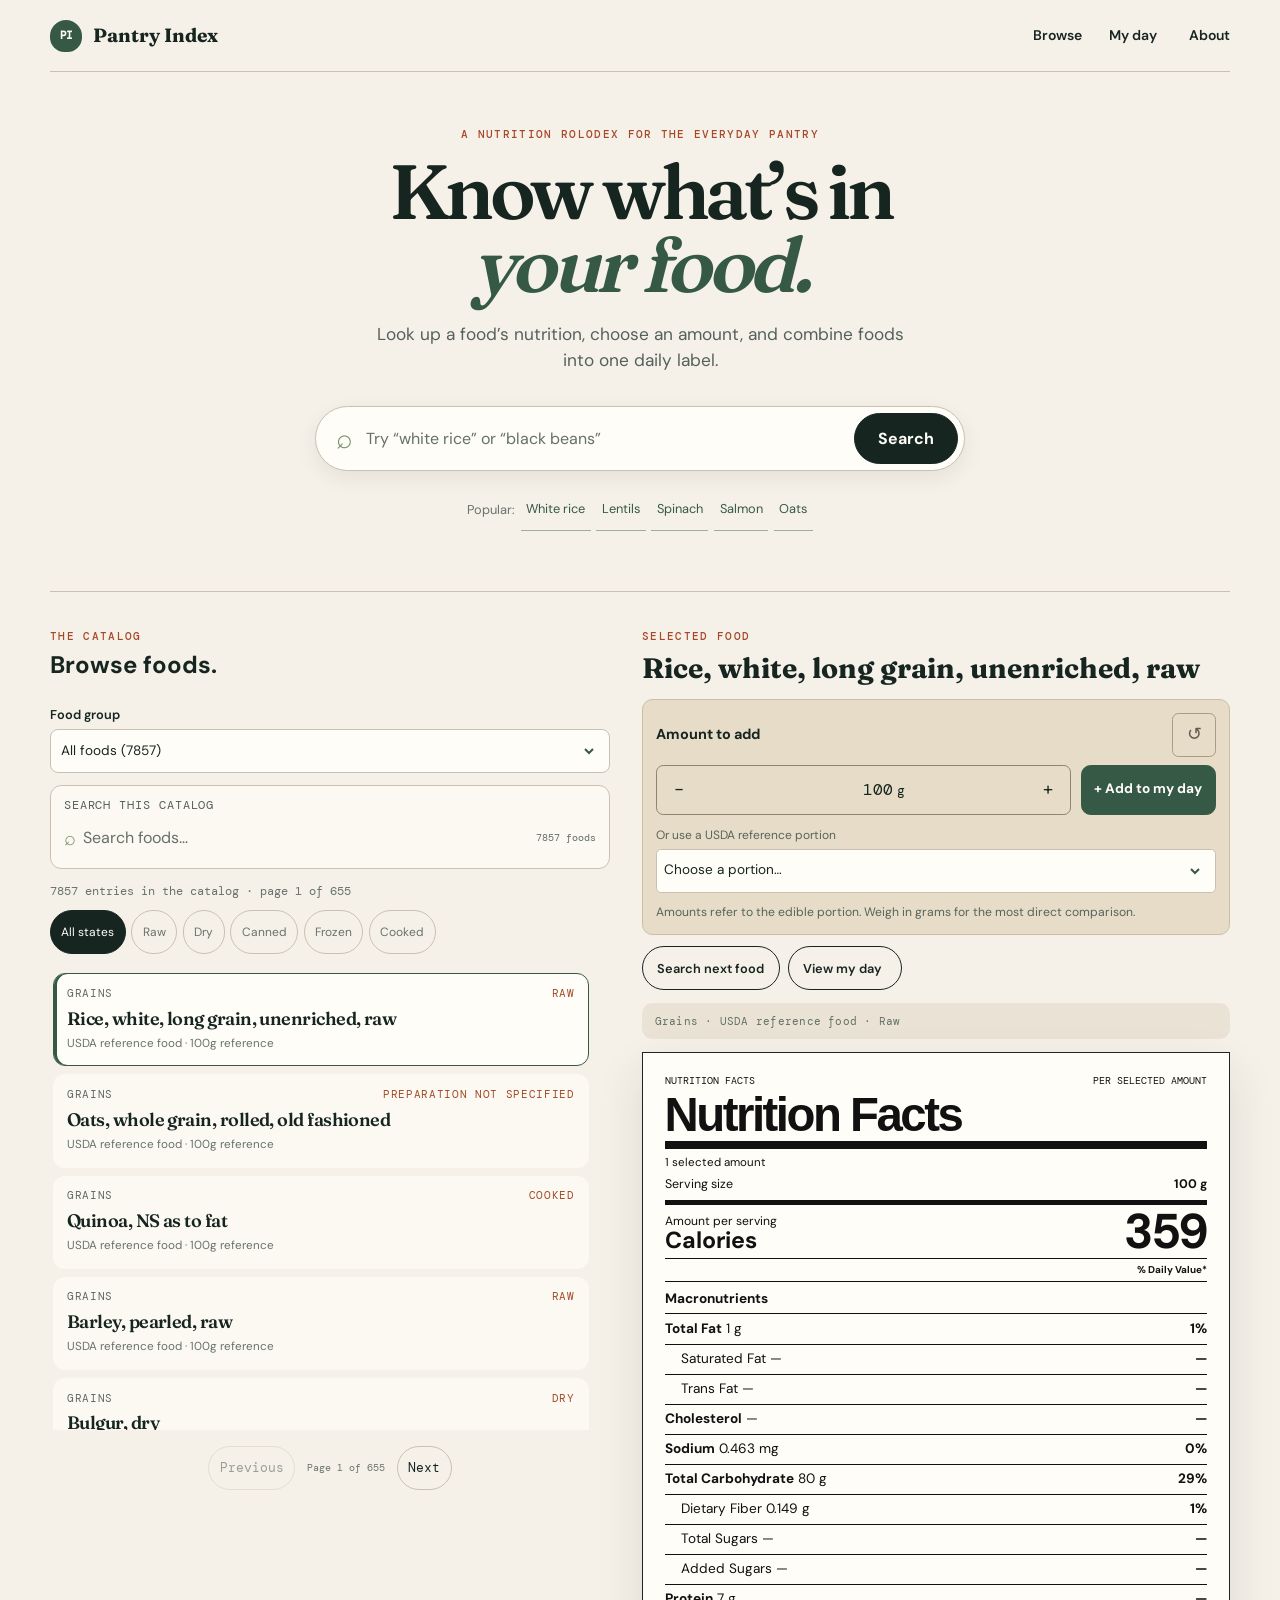
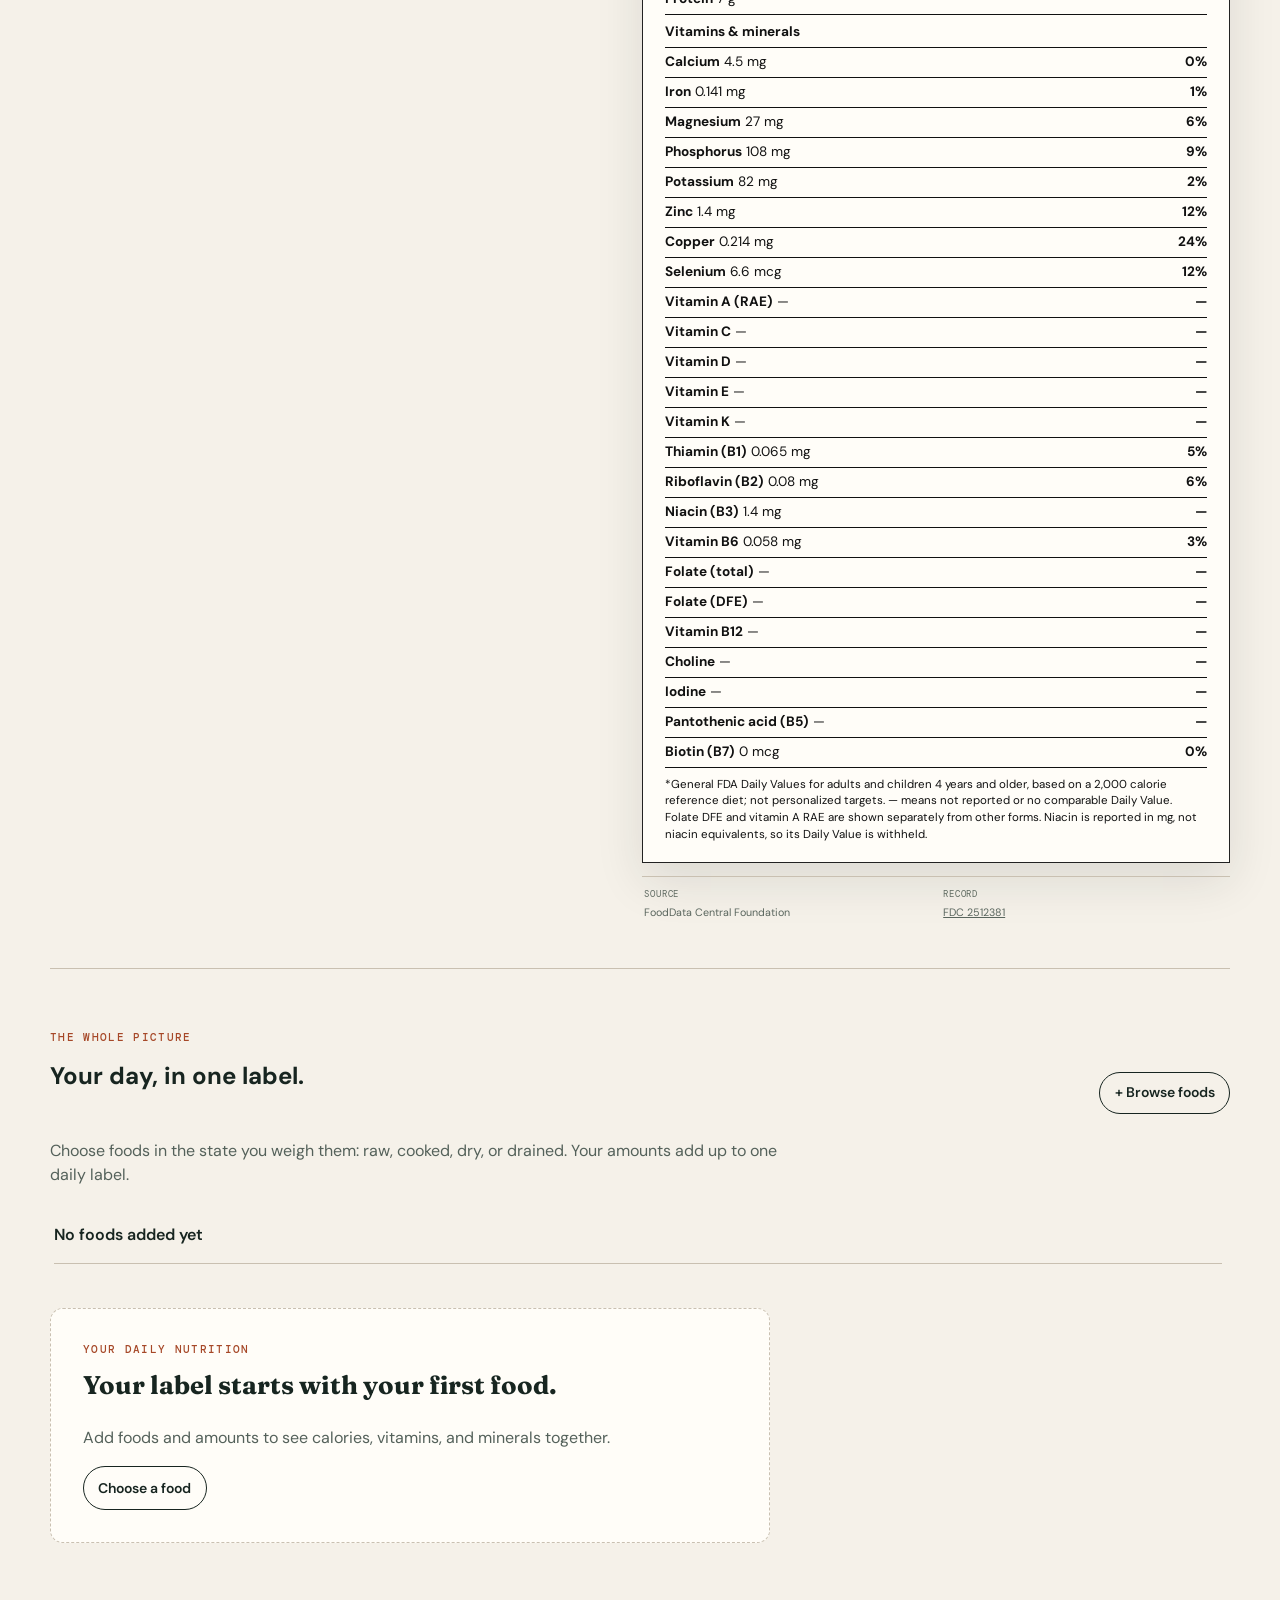
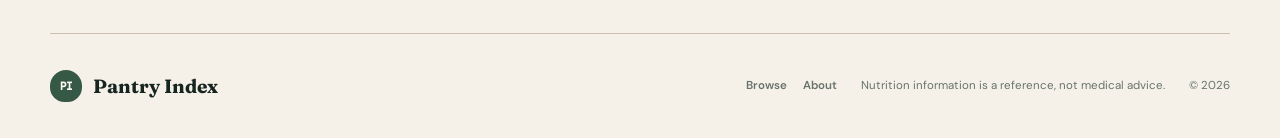
==== commit 7c63591d: "Align catalog headings and simplify pointer focus styling" ====
--- a/index.html
+++ b/index.html
@@ -13,6 +13,7 @@
     <title>Pantry Index | Nutrition Facts for Everyday Ingredients</title>
     <link rel="stylesheet" href="public/fonts.css" />
     <link rel="stylesheet" href="styles.css" />
+    <script src="focus.js" defer></script>
     <link rel="icon" href="public/favicon.svg" type="image/svg+xml" />
     <script type="application/ld+json">{"@context":"https://schema.org","@type":"WebSite","name":"Pantry Index","description":"Searchable nutrition facts for everyday raw, dry, canned, and frozen ingredients.","potentialAction":{"@type":"SearchAction","target":"index.html?q={search_term_string}","query-input":"required name=search_term_string"}}</script>
   </head>
@@ -39,13 +40,13 @@
       </section>
 
       <section class="browse-section" id="browse" tabindex="-1" aria-labelledby="browse-title">
-        <div class="section-heading catalog-heading">
-          <div class="heading-primary"><p class="eyebrow">The catalog</p><h2 id="browse-title">Browse foods.</h2></div>
 
-        </div>
         <div class="catalog-workspace">
 
           <div class="results-area" id="food-browser">
+            <div class="section-heading catalog-heading">
+              <div class="heading-primary"><p class="eyebrow">The catalog</p><h2 id="browse-title">Browse foods.</h2></div>
+            </div>
             <div class="group-select-control"><label for="group-select">Food group</label><select id="group-select" disabled><option value="all">All foods</option></select></div>
             <div class="catalog-search"><label for="catalog-search">Search this catalog</label><div class="catalog-search-field"><span aria-hidden="true">⌕</span><input id="catalog-search" type="search" placeholder="Search foods…" autocomplete="off" aria-controls="results-grid" /><span class="catalog-search-count" id="catalog-search-count"></span></div></div>
             <div class="browse-toolbar"><button class="quiet-button" id="reset-filters" type="button" hidden>Reset filters</button><p class="result-count" id="result-count" role="status"></p><div class="state-filters" role="group" aria-label="Food state"><button class="active" type="button" data-state="all">All states</button><button type="button" data-state="raw">Raw</button><button type="button" data-state="dry">Dry</button><button type="button" data-state="canned">Canned</button><button type="button" data-state="frozen">Frozen</button><button type="button" data-state="cooked">Cooked</button></div></div>
--- a/styles.css
+++ b/styles.css
@@ -69,7 +69,7 @@
 #food-browser { scroll-margin-top:90px; }
 .group-select-control { margin-bottom:.75rem; }.group-select-control label { display:block; margin-bottom:.3rem; font-size:.8rem; font-weight:600; }
 .group-select-control select { width:100%; min-height:44px; padding:.6rem; border:1px solid var(--line); border-radius:.5rem; color:var(--ink); background:var(--cream); font-size:.85rem; }
-.catalog-search label { font-size:.72rem; color:#526159; }.catalog-search-field input { min-height:36px; font-size:1rem; }.catalog-search-field:focus-within { outline:2px solid var(--leaf); outline-offset:4px; border-radius:2px; }
+.catalog-search label { font-size:.72rem; color:#526159; }.catalog-search-field input { min-height:36px; font-size:1rem; }.catalog-search-field:has(input:focus-visible) { border-radius:2px; }
 .browse-toolbar { display:flex; flex-wrap:wrap; gap:.6rem; align-items:center; }.result-count { flex:1 1 100%; font-size:.75rem; }.state-filters { justify-content:start; }
 .state-filters button { min-height:44px; padding:.5rem .65rem; font-size:.75rem; }
 .results-grid { display:flex; flex-direction:column; max-height:560px; overflow-y:auto; overscroll-behavior-y:contain; padding:.2rem .4rem .4rem .2rem; gap:.5rem; scrollbar-gutter:stable; }
@@ -105,10 +105,10 @@
 @media (prefers-reduced-motion:reduce) { html { scroll-behavior:auto; } * { transition:none !important; } }
 
 /* Review refinements: preserve focus visibility and readable wrapping. */
-.search-box:focus-within { outline:3px solid var(--leaf); outline-offset:3px; }
+.search-box:has(input:focus-visible) { border-color:var(--leaf); }
 .search-box input:focus-visible,.measure-value input:focus-visible { outline:2px solid var(--leaf); outline-offset:2px; border-radius:2px; }
 .measure-value:focus-within { position:relative; z-index:1; }
-.measure-row:focus-within { outline:2px solid var(--leaf); outline-offset:2px; }
+.measure-row:has(input:focus-visible) { border-color:var(--leaf); }
 .nutrients>div { align-items:baseline; flex-wrap:wrap; }
 .nutrients dt { min-width:0; flex:1 1 60%; overflow-wrap:anywhere; }
 .nutrients dd { flex:0 0 auto; margin-left:auto; white-space:nowrap; }
@@ -150,3 +150,12 @@
 .menu-workspace:has(.empty-day-preview:not([hidden])) { grid-template-columns:1fr; gap:1.25rem; }
 .empty-day-preview { max-width:720px; }
 @media (max-width:440px) { .remove-menu { order:3; } }
+
+/* Pointer interaction stays clean; keyboard navigation keeps a single focus cue. */
+button:focus,input:focus,select:focus,a:focus,[tabindex]:focus { outline:none; }
+button:focus-visible,select:focus-visible,a:focus-visible,[tabindex]:focus-visible { outline:2px solid var(--leaf); outline-offset:3px; }
+input:focus-visible,.search-box input:focus-visible,.measure-value input:focus-visible,.catalog-search-field input:focus-visible { outline:none; box-shadow:inset 0 -2px var(--leaf); }
+html[data-input="pointer"] :focus-visible { outline:none; box-shadow:none; }
+.measure-row button:focus-visible { outline-offset:-4px; }
+.catalog-heading .eyebrow { margin-bottom:.35rem; }
+.catalog-heading h2 { margin:0; line-height:1.2; }
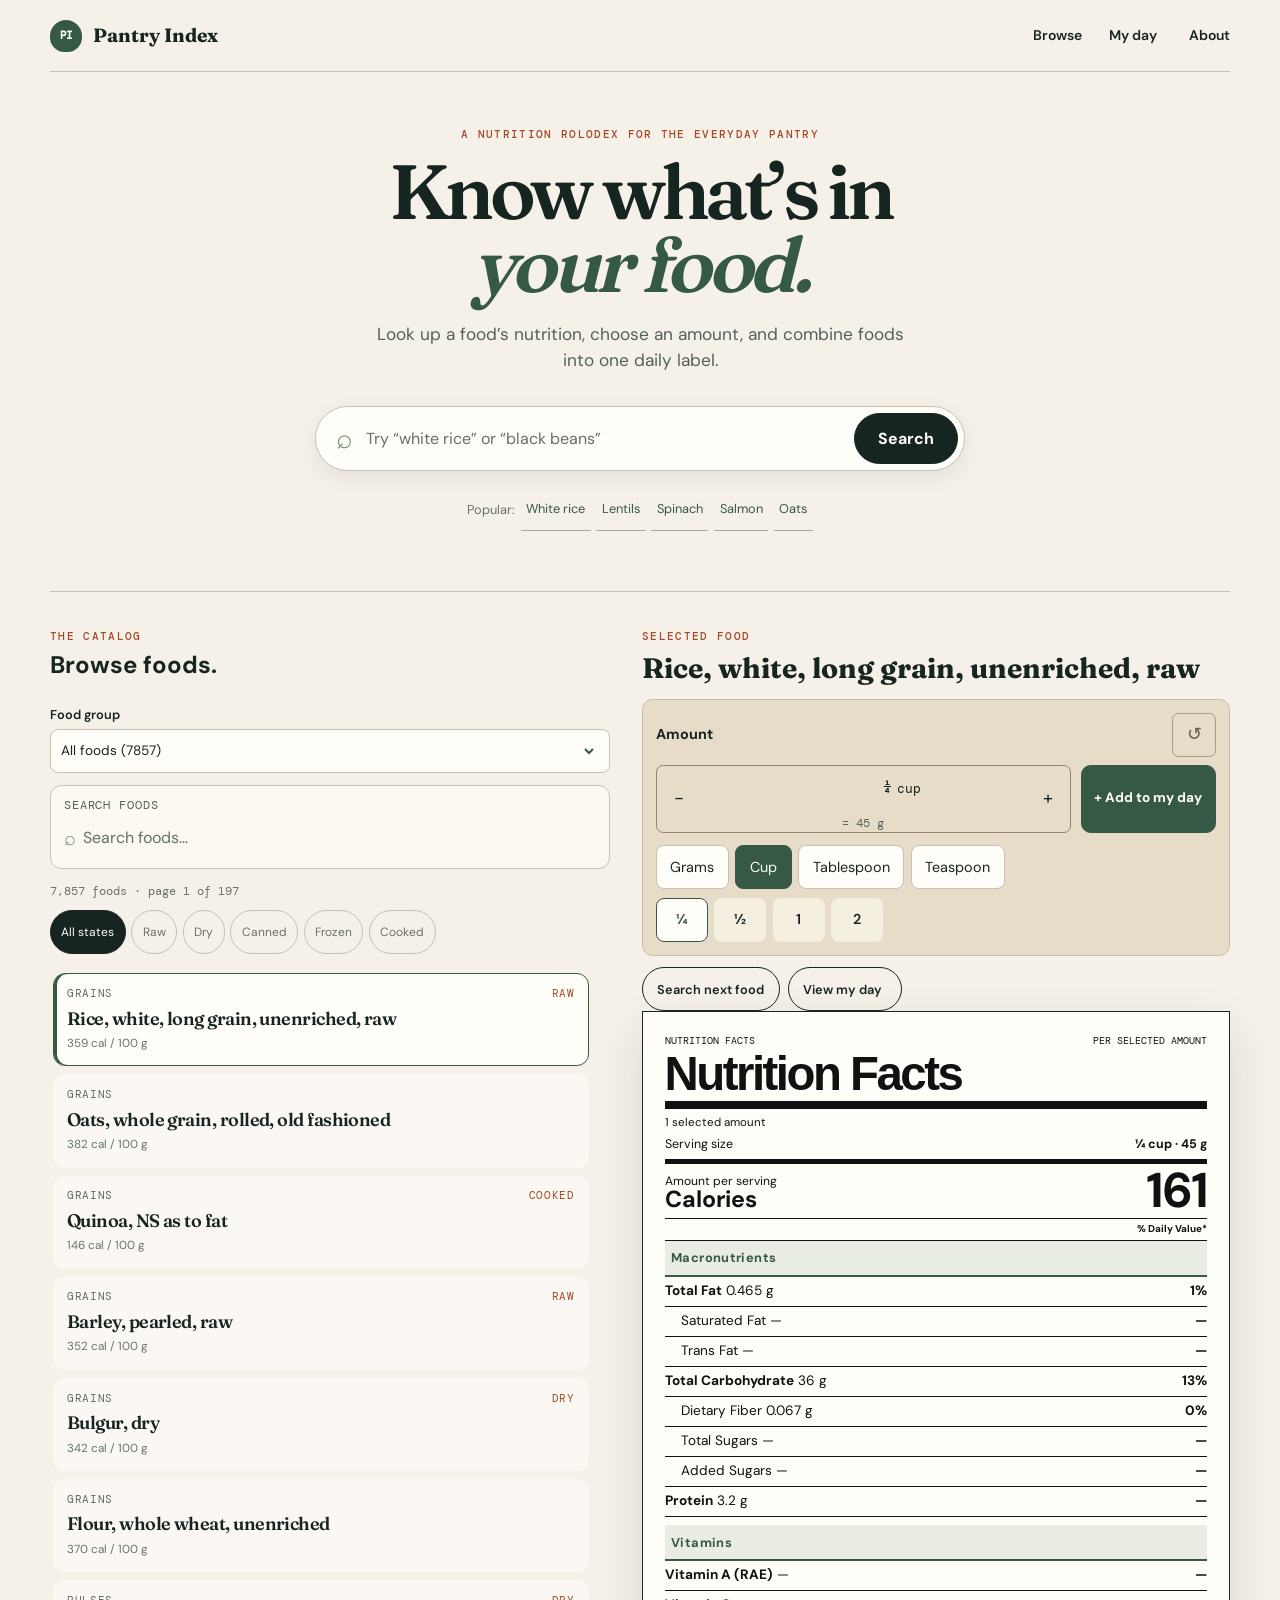
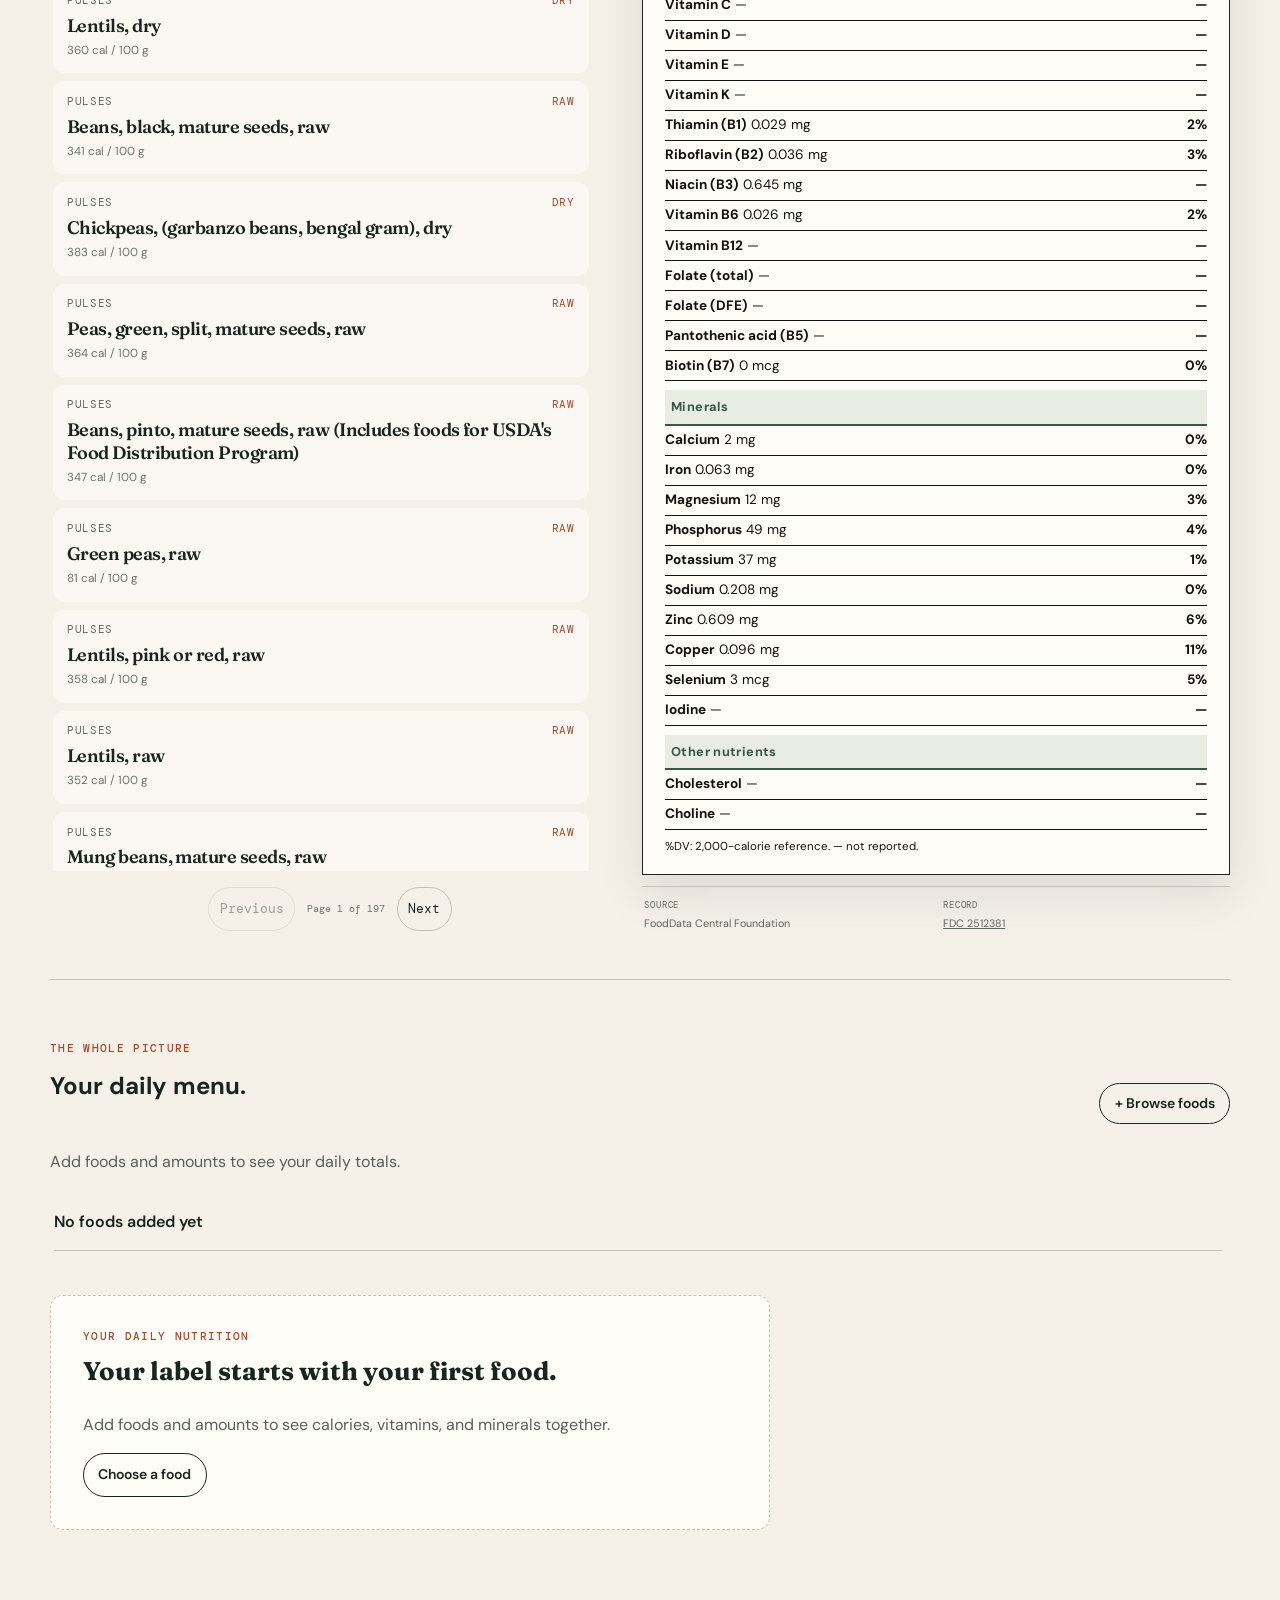
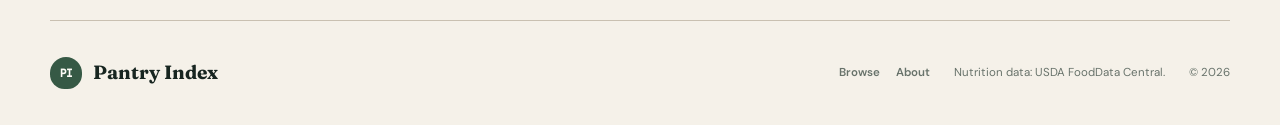
==== commit cecd32f5: "Restore household measure buttons and fractions with simpler nutrition UI" ====
--- a/index.html
+++ b/index.html
@@ -12,7 +12,7 @@
     <meta name="twitter:card" content="summary" />
     <title>Pantry Index | Nutrition Facts for Everyday Ingredients</title>
     <link rel="stylesheet" href="public/fonts.css" />
-    <link rel="stylesheet" href="styles.css" />
+    <link rel="stylesheet" href="styles.css?v=measure-controls-1" />
     <script src="focus.js" defer></script>
     <link rel="icon" href="public/favicon.svg" type="image/svg+xml" />
     <script type="application/ld+json">{"@context":"https://schema.org","@type":"WebSite","name":"Pantry Index","description":"Searchable nutrition facts for everyday raw, dry, canned, and frozen ingredients.","potentialAction":{"@type":"SearchAction","target":"index.html?q={search_term_string}","query-input":"required name=search_term_string"}}</script>
@@ -48,49 +48,48 @@
               <div class="heading-primary"><p class="eyebrow">The catalog</p><h2 id="browse-title">Browse foods.</h2></div>
             </div>
             <div class="group-select-control"><label for="group-select">Food group</label><select id="group-select" disabled><option value="all">All foods</option></select></div>
-            <div class="catalog-search"><label for="catalog-search">Search this catalog</label><div class="catalog-search-field"><span aria-hidden="true">⌕</span><input id="catalog-search" type="search" placeholder="Search foods…" autocomplete="off" aria-controls="results-grid" /><span class="catalog-search-count" id="catalog-search-count"></span></div></div>
+            <div class="catalog-search"><label for="catalog-search">Search foods</label><div class="catalog-search-field"><span aria-hidden="true">⌕</span><input id="catalog-search" type="search" placeholder="Search foods…" autocomplete="off" aria-controls="results-grid" /></div></div>
             <div class="browse-toolbar"><button class="quiet-button" id="reset-filters" type="button" hidden>Reset filters</button><p class="result-count" id="result-count" role="status"></p><div class="state-filters" role="group" aria-label="Food state"><button class="active" type="button" data-state="all">All states</button><button type="button" data-state="raw">Raw</button><button type="button" data-state="dry">Dry</button><button type="button" data-state="canned">Canned</button><button type="button" data-state="frozen">Frozen</button><button type="button" data-state="cooked">Cooked</button></div></div>
             <div class="results-grid" id="results-grid" role="region" aria-label="Matching foods" tabindex="0"></div>
             <nav class="pagination" id="pagination" aria-label="Catalog pages"></nav>
-            <div class="empty-state" id="empty-state" hidden><p class="eyebrow">No match</p><h3>No foods match these filters.</h3><p>Try another search, or clear the group and preparation filters.</p><button class="quiet-button" id="clear-filters" type="button">Clear search and filters</button></div>
+            <div class="empty-state" id="empty-state" hidden><p class="eyebrow">No match</p><h3>No foods found.</h3><p>Try a different name or clear your filters.</p><button class="quiet-button" id="clear-filters" type="button">Clear search and filters</button></div>
           </div>
 
           <section class="detail-section" id="detail" aria-labelledby="detail-title">
             <div class="food-picker" id="food-picker">
               <p class="eyebrow">Selected food</p><h2 id="detail-title" tabindex="-1">Choose a food</h2>
               <div class="measure-extension" aria-label="Serving size controls">
-                <div class="measure-heading"><label for="amount-input">Amount to add</label><button type="button" class="measure-reset" id="reset-measure" aria-label="Reset to 100 grams" title="Reset amount">↺</button></div>
+                <div class="measure-heading"><label for="amount-input">Amount</label><button type="button" class="measure-reset" id="reset-measure" aria-label="Reset amount" title="Reset amount">↺</button></div>
                 <div class="quantity-add-row">
-                  <div class="measure-row"><button type="button" id="decrease" aria-label="Decrease amount">−</button><div class="measure-value"><input id="amount-input" type="number" min="0.01" step="any" max="1000000" value="100" inputmode="decimal" aria-label="Amount" aria-describedby="amount-error" /><span id="amount-unit-label">g</span><span id="amount-equivalent"></span></div><button type="button" id="increase" aria-label="Increase amount">+</button></div>
+                  <div class="measure-row"><button type="button" id="decrease" aria-label="Decrease amount">−</button><div class="measure-value"><input id="amount-input" type="text" value="100" inputmode="decimal" autocomplete="off" aria-label="Amount" aria-describedby="amount-error" /><span id="amount-unit-label">g</span><span id="amount-equivalent"></span></div><button type="button" id="increase" aria-label="Increase amount">+</button></div>
                   <button class="primary-button add-menu-button" id="add-to-menu" type="button" disabled>+ Add to my day</button>
                 </div>
                 <p id="amount-error" role="status" class="input-error" hidden></p>
-                <div class="measure-options" role="group" aria-label="Choose amount unit"><button class="active" type="button" data-unit="g">grams</button><button type="button" data-unit="cup">cups</button><button type="button" data-unit="tbsp">tbsp</button><button type="button" data-unit="count" hidden>count</button></div>
-                <div class="source-portion" id="source-portion-control" hidden><label for="source-portion">Or use a USDA reference portion</label><select id="source-portion"><option value="">Choose a portion…</option></select></div>
-                <p class="measure-provenance" id="measure-provenance"></p>
+                <div class="measure-options" id="measure-options" role="group" aria-label="Measurement"></div>
+                <div class="amount-presets" id="amount-presets" role="group" aria-label="Quick amounts"></div>
               </div>
               <div class="picker-shortcuts"><button class="quiet-button" id="find-next-food" type="button">Search next food</button><a class="quiet-button" href="#daily-menu">View my day <span id="picker-menu-count"></span></a></div>
               <p class="add-feedback" id="add-feedback" role="status"></p>
             </div>
-            <p id="no-selection" class="menu-note" hidden>Choose a matching food to see its label and add an amount to your day.</p>
+            <p id="no-selection" class="menu-note" hidden>Select a food to get started.</p>
             <article class="food-context"><div class="context-dot" aria-hidden="true"></div><div><p class="item-type" id="food-type">Grains · Generic ingredient · Dry / uncooked</p><p id="food-description">Rice, white, long grain, unenriched, raw.</p></div></article>
             <section class="label-panel" aria-labelledby="nutrition-title">
-<div class="label-topline"><p class="label-kicker">Nutrition facts</p><span class="label-source">Per selected amount</span></div><h3 id="nutrition-title">Nutrition Facts</h3><p class="servings" id="servings">1 selected amount</p><div class="serving-row"><span>Serving size</span><strong id="serving-size">1 cup (180 g) dry</strong></div><div class="calories-row"><span>Amount per serving<br /><b>Calories</b></span><strong id="calories">—</strong></div><p class="daily-value">% Daily Value*</p><dl class="nutrients" id="nutrients"></dl><p class="label-footnote">*General FDA Daily Values for adults and children 4 years and older, based on a 2,000 calorie reference diet; not personalized targets. — means not reported or no comparable Daily Value. Folate DFE and vitamin A RAE are shown separately from other forms. Niacin is reported in mg, not niacin equivalents, so its Daily Value is withheld.</p>
+<div class="label-topline"><p class="label-kicker">Nutrition facts</p><span class="label-source">Per selected amount</span></div><h3 id="nutrition-title">Nutrition Facts</h3><p class="servings" id="servings">1 selected amount</p><div class="serving-row"><span>Serving size</span><strong id="serving-size">1 cup (180 g) dry</strong></div><div class="calories-row"><span>Amount per serving<br /><b>Calories</b></span><strong id="calories">—</strong></div><p class="daily-value">% Daily Value*</p><dl class="nutrients" id="nutrients"></dl><p class="label-footnote">%DV: 2,000-calorie reference. — not reported.</p>
             </section>
 <dl class="source-meta"><div><dt>Source</dt><dd id="food-source">USDA FoodData Central</dd></div><div><dt>Record</dt><dd><a id="food-record" target="_blank" rel="noopener noreferrer">FDC 2512381</a></dd></div></dl>
           </section>
         </div>
       </section>
       <section class="daily-menu-section" id="daily-menu" aria-labelledby="menu-title">
-        <div class="section-heading"><div><p class="eyebrow">The whole picture</p><h2 id="menu-title" tabindex="-1">Your day, in one label.</h2></div><a class="quiet-button" href="#browse">+ Browse foods</a></div>
-        <p class="menu-intro">Choose foods in the state you weigh them: raw, cooked, dry, or drained. Your amounts add up to one daily label.</p>
+        <div class="section-heading"><div><p class="eyebrow">The whole picture</p><h2 id="menu-title" tabindex="-1">Your daily menu.</h2></div><a class="quiet-button" href="#browse">+ Browse foods</a></div>
+        <p class="menu-intro">Add foods and amounts to see your daily totals.</p>
         <div class="menu-workspace">
           <div class="menu-editor">
             <div class="menu-toolbar"><p id="menu-summary" role="status">No foods added yet</p><button class="quiet-button" id="clear-menu" type="button" disabled>Clear day</button><button class="quiet-button" id="undo-menu" type="button" hidden>Undo</button></div>
             <p id="menu-empty">Add your first food from the catalog. Your amounts and daily totals will be saved here.</p>
             <ul id="menu-items" class="menu-items" aria-label="Foods in your daily menu"></ul>
             <p id="menu-input-status" role="status" class="input-error" hidden></p><p id="menu-nutrition-status" role="status" class="sr-only"></p><p id="menu-storage-status" class="menu-note">Saved in this browser on this device. This is a reusable day plan, not a dated food log.</p>
-            <button class="quiet-button" id="export-menu" type="button" disabled>Download day (JSON)</button>
+            <button class="quiet-button" id="export-menu" type="button" disabled>Download menu</button>
           </div>
           <div id="empty-day-preview" class="empty-day-preview"><p class="eyebrow">Your daily nutrition</p><h3>Your label starts with your first food.</h3><p>Add foods and amounts to see calories, vitamins, and minerals together.</p><a class="quiet-button" href="#browse">Choose a food</a></div><section class="label-panel daily-label" aria-labelledby="day-nutrition-title">
             <div class="label-topline"><p class="label-kicker">Your daily menu</p><span class="label-source">All selected foods</span></div>
@@ -100,15 +99,15 @@
             <div class="calories-row"><span>Daily total<br /><b>Calories</b></span><strong id="day-calories">—</strong></div>
             <p id="day-calorie-coverage" class="coverage-note"></p>
             <p class="daily-value">% Daily Value*</p><dl class="nutrients" id="day-nutrients"></dl>
-            <p class="label-footnote">*General FDA Daily Values for adults and children 4 years and older, based on a 2,000 calorie reference diet. These are not personalized requirements. 100% is not a goal for every nutrient; limit saturated fat and sodium. A low value does not diagnose a deficiency.</p>
-            <p class="label-footnote">— means no reported value. ≥ marks a known subtotal when some foods lack data; its Daily Value is withheld. Missing nutrients are never counted as zero. Food composition varies by variety, preparation and portion.</p>
+            <p class="label-footnote">%DV: 2,000-calorie reference. — not reported.</p>
+            <p class="label-footnote">≥ known subtotal when some foods lack data.</p>
           </section>
         </div>
       </section>
     </main>
 
-    <footer><a class="brand" href="#top"><span class="brand-mark" aria-hidden="true">PI</span><span>Pantry Index</span></a><nav aria-label="Footer navigation"><a href="#browse">Browse</a><a href="about.html">About</a></nav><p>Nutrition information is a reference, not medical advice.</p><p>© <span id="year"></span></p></footer>
+    <footer><a class="brand" href="#top"><span class="brand-mark" aria-hidden="true">PI</span><span>Pantry Index</span></a><nav aria-label="Footer navigation"><a href="#browse">Browse</a><a href="about.html">About</a></nav><p>Nutrition data: USDA FoodData Central.</p><p>© <span id="year"></span></p></footer>
     <div class="toast" id="toast" role="status" aria-live="polite"></div>
-    <script src="data/catalog-data.js"></script><script src="nutrition.js"></script><script src="app.js"></script><script src="menu.js"></script>
+    <script src="data/catalog-data.js"></script><script src="nutrition.js"></script><script src="data/household-measures.js"></script><script src="measures.js"></script><script src="app.js?v=measure-controls-1"></script><script src="menu.js?v=measure-controls-1"></script>
   </body>
 </html>
--- a/styles.css
+++ b/styles.css
@@ -159,3 +159,28 @@
 .measure-row button:focus-visible { outline-offset:-4px; }
 .catalog-heading .eyebrow { margin-bottom:.35rem; }
 .catalog-heading h2 { margin:0; line-height:1.2; }
+
+/* Direct food measurements: one tap for the unit and one for the amount. */
+#detail .food-context { display:none; }
+.card-state:empty { display:none; }
+.measure-options { display:flex; flex-wrap:wrap; gap:.4rem; margin-top:.8rem; }
+.measure-options button,.amount-presets button { min-height:44px; padding:.45rem .85rem; border:1px solid var(--line); border-radius:.5rem; color:var(--ink); background:var(--cream); font-size:.9rem; cursor:pointer; }
+.measure-options button.active { background:var(--leaf); color:var(--cream); border-color:var(--leaf); }
+.amount-presets { display:flex; flex-wrap:wrap; gap:.4rem; margin-top:.55rem; }
+.amount-presets button { min-width:52px; border-color:transparent; background:#f5efe2; font-weight:600; }
+.amount-presets button.active { border-color:var(--leaf); color:var(--leaf); background:var(--cream); }
+.measure-value { flex-wrap:wrap; justify-content:center; }
+.measure-value input { flex:0 1 5.5rem; max-width:5.5rem; font:inherit; font-size:1.1rem; }
+#amount-equivalent:not(:empty) { flex-basis:100%; text-align:center; color:#526159; font-size:.75rem; }
+#amount-unit-label { font-size:.8rem; }
+.nutrients .section-row { margin-top:.55rem; padding:.45rem .4rem; background:#e8ece3; color:var(--leaf); font-size:.8rem; letter-spacing:.03em; border-bottom:2px solid var(--leaf); }
+.nutrients .section-row:first-child { margin-top:0; }
+.results-area { position:static; }.results-grid { max-height:none; min-height:400px; }
+.source-meta { margin-top:.7rem; }
+@media (min-width:781px) { .catalog-workspace { align-items:stretch; }.results-area { display:flex; flex-direction:column; }.results-grid { flex:0 0 auto; } }
+@media (max-width:780px) { .results-grid { height:65dvh; min-height:350px; max-height:none; }.measure-options button { font-size:.85rem; }.measure-value input { max-width:4.5rem; } }
+/* Measure the natural label height; stretching it would feed back into list sizing. */
+.catalog-workspace { align-items:start; }
+@media (max-width:780px) { .measure-options { display:grid; grid-template-columns:repeat(2,minmax(0,1fr)); }.measure-options button:last-child:nth-child(odd) { grid-column:1/-1; } }
+.results-grid:empty { min-height:0; height:0 !important; padding:0; }
+.results-grid { overscroll-behavior-y:auto; }
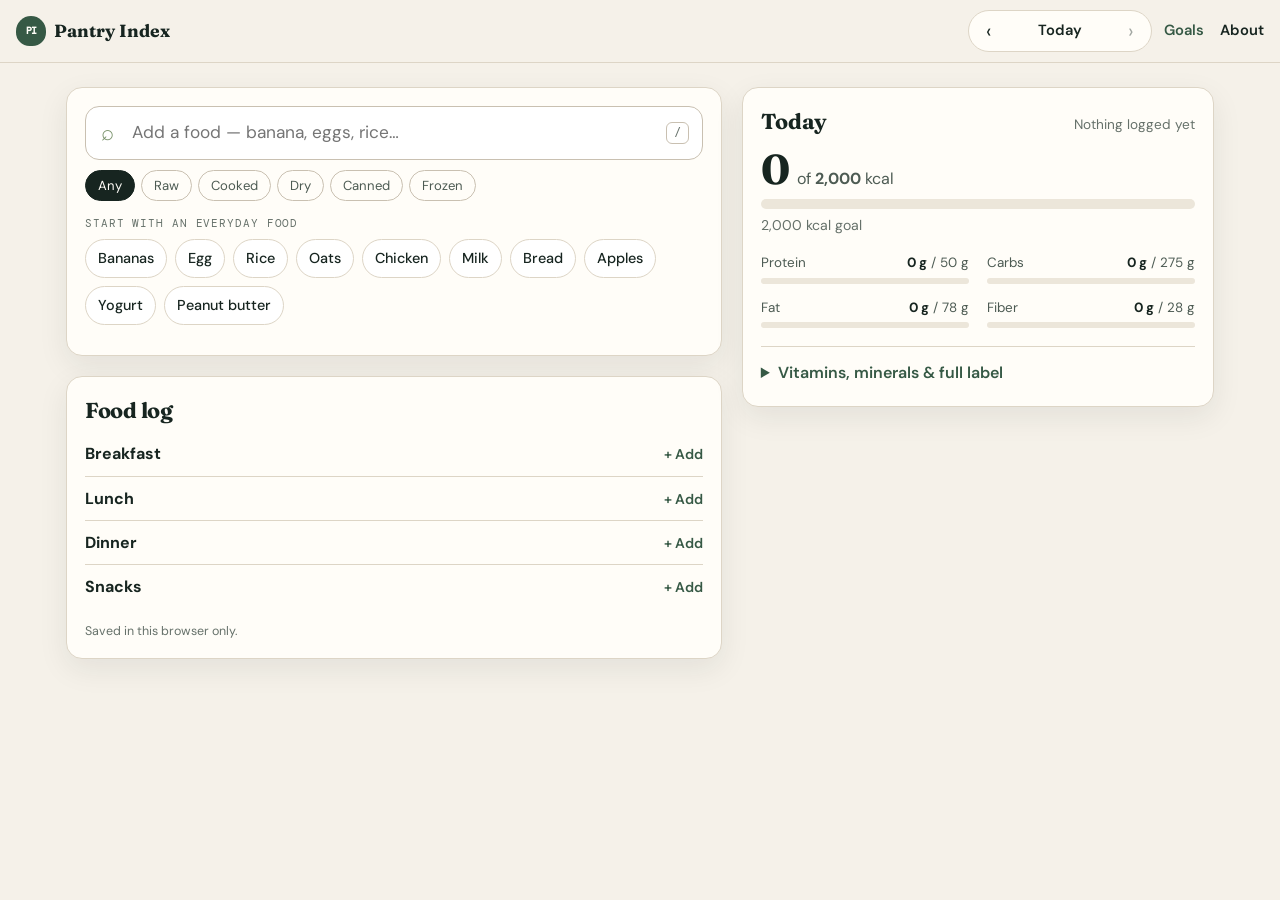
==== commit bfe8a8e6: "Rebuild as a daily nutrition tracker; fix search, portions and data gaps UI: one ranked search, a po" ====
--- a/index.html
+++ b/index.html
@@ -2,112 +2,146 @@
 <html lang="en">
   <head>
     <meta charset="UTF-8" />
-    <meta name="viewport" content="width=device-width, initial-scale=1.0" />
-    <meta name="description" content="Search nutrition facts for raw, dry, canned, and frozen ingredients. Pantry Index shows calories, nutrients, Daily Values, and practical cup, tablespoon, gram, and piece measures." />
-    <meta name="keywords" content="nutrition facts, ingredient nutrition, raw food nutrition, lentil nutrition, dal nutrition, milk nutrition, USDA food data" />
+    <meta name="viewport" content="width=device-width, initial-scale=1.0, viewport-fit=cover" />
+    <meta name="description" content="Pantry Index: search 7,800+ USDA foods, pick a real portion (1 medium banana, 1 slice, 1 cup) and tally your nutrition for the day." />
     <meta property="og:type" content="website" />
-    <meta property="og:title" content="Pantry Index: Nutrition Rolodex" />
-    <meta property="og:description" content="A searchable nutrition reference for everyday ingredients, lentils, dals, pulses, milk, produce, and pantry staples." />
+    <meta property="og:title" content="Pantry Index: daily nutrition tally" />
+    <meta property="og:description" content="Search USDA foods, choose a real portion and see your day's calories, macros, vitamins and minerals." />
     <meta property="og:site_name" content="Pantry Index" />
-    <meta name="twitter:card" content="summary" />
-    <title>Pantry Index | Nutrition Facts for Everyday Ingredients</title>
+    <meta name="theme-color" content="#f5f1e9" />
+    <title>Pantry Index | Daily nutrition tally</title>
     <link rel="stylesheet" href="public/fonts.css" />
-    <link rel="stylesheet" href="styles.css?v=measure-controls-1" />
-    <script src="focus.js" defer></script>
+    <link rel="stylesheet" href="app.css?v=tracker-1" />
     <link rel="icon" href="public/favicon.svg" type="image/svg+xml" />
-    <script type="application/ld+json">{"@context":"https://schema.org","@type":"WebSite","name":"Pantry Index","description":"Searchable nutrition facts for everyday raw, dry, canned, and frozen ingredients.","potentialAction":{"@type":"SearchAction","target":"index.html?q={search_term_string}","query-input":"required name=search_term_string"}}</script>
   </head>
   <body>
-    <a class="skip-link" href="#browse">Skip to catalog</a>
-    <header class="site-header">
-      <a class="brand" href="#top" aria-label="Pantry Index home"><span class="brand-mark" aria-hidden="true">PI</span><span>Pantry Index</span></a>
-      <nav aria-label="Primary navigation"><a href="#browse">Browse</a><a href="#daily-menu">My day <span id="menu-nav-count"></span></a><a href="about.html">About</a></nav>
+    <a class="skip-link" href="#food-search">Skip to food search</a>
+    <header class="topbar">
+      <a class="brand" href="./" aria-label="Pantry Index home"><span class="brand-mark" aria-hidden="true">PI</span><span class="brand-name">Pantry Index</span></a>
+      <div class="day-nav" role="group" aria-label="Choose day">
+        <button type="button" class="icon-button" id="prev-day" aria-label="Previous day">‹</button>
+        <button type="button" class="day-label" id="day-label" aria-label="Go to today">Today</button>
+        <button type="button" class="icon-button" id="next-day" aria-label="Next day">›</button>
+      </div>
+      <nav class="top-links" aria-label="Primary"><button type="button" class="link-button" id="open-goals">Goals</button><a href="about.html">About</a></nav>
     </header>
 
-    <main id="top">
-      <section class="hero" aria-labelledby="hero-title">
-        <p class="eyebrow">A nutrition rolodex for the everyday pantry</p>
-        <h1 id="hero-title">Know what’s in<br /><em>your food.</em></h1>
-        <p class="hero-copy">Look up a food’s nutrition, choose an amount, and combine foods into one daily label.</p>
-        <form class="search-box" id="lookup" role="search">
-          <label class="sr-only" for="food-search">Search foods and products</label>
-          <span class="search-icon" aria-hidden="true">⌕</span>
-          <input disabled id="food-search" name="q" autocomplete="off" placeholder="Try “white rice” or “black beans”" aria-controls="results-grid" />
-          <button type="submit" disabled>Search</button>
-        </form>
-        <p id="catalog-loading" role="status">Loading the food catalog…</p>
-        <div class="search-hints" aria-label="Popular searches"><span>Popular:</span><button type="button" disabled data-search="white rice">White rice</button><button type="button" disabled data-search="lentils">Lentils</button><button type="button" disabled data-search="spinach">Spinach</button><button type="button" disabled data-search="salmon">Salmon</button><button type="button" disabled data-search="oats">Oats</button></div>
+    <main class="layout">
+      <section class="summary card" id="summary" aria-labelledby="summary-title">
+        <div class="summary-head">
+          <h2 id="summary-title">Your day</h2>
+          <p class="summary-sub" id="summary-sub">Nothing logged yet</p>
+        </div>
+        <div class="calorie-block">
+          <div class="calorie-numbers"><strong id="kcal-eaten">0</strong><span>of <b id="kcal-goal">2,000</b> kcal</span></div>
+          <div class="meter" aria-hidden="true"><span id="kcal-meter"></span></div>
+          <p class="calorie-remaining" id="kcal-remaining">2,000 kcal left</p>
+        </div>
+        <div class="macro-grid" id="macro-grid"></div>
+        <details class="nutrient-details" id="nutrient-details">
+          <summary>Vitamins, minerals &amp; full label</summary>
+          <div class="key-nutrients" id="key-nutrients"></div>
+          <section class="label-panel" aria-labelledby="day-label-title">
+            <h3 id="day-label-title">Nutrition Facts</h3>
+            <p class="label-serving" id="day-serving">0 foods</p>
+            <div class="label-calories"><span>Calories</span><strong id="day-calories">0</strong></div>
+            <p class="label-dv">% Daily Value*</p>
+            <dl class="nutrients" id="day-nutrients"></dl>
+            <p class="label-footnote">* %DV uses general FDA references (2,000 kcal). “≥” means some foods don’t report that nutrient, so the total is a known minimum. — means not reported.</p>
+          </section>
+        </details>
       </section>
 
-      <section class="browse-section" id="browse" tabindex="-1" aria-labelledby="browse-title">
+      <section class="add card" id="add" aria-labelledby="add-title">
+        <h2 id="add-title" class="sr-only">Add food</h2>
+        <form class="search" id="search-form" role="search" autocomplete="off">
+          <label class="sr-only" for="food-search">Search foods</label>
+          <span class="search-icon" aria-hidden="true">⌕</span>
+          <input id="food-search" type="search" placeholder="Add a food — banana, eggs, rice…" enterkeyhint="search" aria-controls="results" aria-describedby="search-help" disabled />
+          <kbd class="search-kbd" aria-hidden="true">/</kbd>
+        </form>
+        <p id="search-help" class="sr-only">Results update as you type. Press Enter to open the top result.</p>
+        <div class="state-chips" role="group" aria-label="Preparation">
+          <button type="button" data-state="all" aria-pressed="true">Any</button><button type="button" data-state="raw" aria-pressed="false">Raw</button><button type="button" data-state="cooked" aria-pressed="false">Cooked</button><button type="button" data-state="dry" aria-pressed="false">Dry</button><button type="button" data-state="canned" aria-pressed="false">Canned</button><button type="button" data-state="frozen" aria-pressed="false">Frozen</button>
+        </div>
+        <p id="catalog-status" class="muted" role="status">Loading 7,857 USDA foods…</p>
+        <div id="quick-picks" class="quick-picks"></div>
+        <p id="result-count" class="result-count" role="status" aria-live="polite"></p>
+        <ul id="results" class="results" aria-label="Matching foods"></ul>
+        <button type="button" class="ghost-button" id="more-results" hidden>Show more results</button>
+      </section>
 
-        <div class="catalog-workspace">
-
-          <div class="results-area" id="food-browser">
-            <div class="section-heading catalog-heading">
-              <div class="heading-primary"><p class="eyebrow">The catalog</p><h2 id="browse-title">Browse foods.</h2></div>
-            </div>
-            <div class="group-select-control"><label for="group-select">Food group</label><select id="group-select" disabled><option value="all">All foods</option></select></div>
-            <div class="catalog-search"><label for="catalog-search">Search foods</label><div class="catalog-search-field"><span aria-hidden="true">⌕</span><input id="catalog-search" type="search" placeholder="Search foods…" autocomplete="off" aria-controls="results-grid" /></div></div>
-            <div class="browse-toolbar"><button class="quiet-button" id="reset-filters" type="button" hidden>Reset filters</button><p class="result-count" id="result-count" role="status"></p><div class="state-filters" role="group" aria-label="Food state"><button class="active" type="button" data-state="all">All states</button><button type="button" data-state="raw">Raw</button><button type="button" data-state="dry">Dry</button><button type="button" data-state="canned">Canned</button><button type="button" data-state="frozen">Frozen</button><button type="button" data-state="cooked">Cooked</button></div></div>
-            <div class="results-grid" id="results-grid" role="region" aria-label="Matching foods" tabindex="0"></div>
-            <nav class="pagination" id="pagination" aria-label="Catalog pages"></nav>
-            <div class="empty-state" id="empty-state" hidden><p class="eyebrow">No match</p><h3>No foods found.</h3><p>Try a different name or clear your filters.</p><button class="quiet-button" id="clear-filters" type="button">Clear search and filters</button></div>
-          </div>
-
-          <section class="detail-section" id="detail" aria-labelledby="detail-title">
-            <div class="food-picker" id="food-picker">
-              <p class="eyebrow">Selected food</p><h2 id="detail-title" tabindex="-1">Choose a food</h2>
-              <div class="measure-extension" aria-label="Serving size controls">
-                <div class="measure-heading"><label for="amount-input">Amount</label><button type="button" class="measure-reset" id="reset-measure" aria-label="Reset amount" title="Reset amount">↺</button></div>
-                <div class="quantity-add-row">
-                  <div class="measure-row"><button type="button" id="decrease" aria-label="Decrease amount">−</button><div class="measure-value"><input id="amount-input" type="text" value="100" inputmode="decimal" autocomplete="off" aria-label="Amount" aria-describedby="amount-error" /><span id="amount-unit-label">g</span><span id="amount-equivalent"></span></div><button type="button" id="increase" aria-label="Increase amount">+</button></div>
-                  <button class="primary-button add-menu-button" id="add-to-menu" type="button" disabled>+ Add to my day</button>
-                </div>
-                <p id="amount-error" role="status" class="input-error" hidden></p>
-                <div class="measure-options" id="measure-options" role="group" aria-label="Measurement"></div>
-                <div class="amount-presets" id="amount-presets" role="group" aria-label="Quick amounts"></div>
-              </div>
-              <div class="picker-shortcuts"><button class="quiet-button" id="find-next-food" type="button">Search next food</button><a class="quiet-button" href="#daily-menu">View my day <span id="picker-menu-count"></span></a></div>
-              <p class="add-feedback" id="add-feedback" role="status"></p>
-            </div>
-            <p id="no-selection" class="menu-note" hidden>Select a food to get started.</p>
-            <article class="food-context"><div class="context-dot" aria-hidden="true"></div><div><p class="item-type" id="food-type">Grains · Generic ingredient · Dry / uncooked</p><p id="food-description">Rice, white, long grain, unenriched, raw.</p></div></article>
-            <section class="label-panel" aria-labelledby="nutrition-title">
-<div class="label-topline"><p class="label-kicker">Nutrition facts</p><span class="label-source">Per selected amount</span></div><h3 id="nutrition-title">Nutrition Facts</h3><p class="servings" id="servings">1 selected amount</p><div class="serving-row"><span>Serving size</span><strong id="serving-size">1 cup (180 g) dry</strong></div><div class="calories-row"><span>Amount per serving<br /><b>Calories</b></span><strong id="calories">—</strong></div><p class="daily-value">% Daily Value*</p><dl class="nutrients" id="nutrients"></dl><p class="label-footnote">%DV: 2,000-calorie reference. — not reported.</p>
-            </section>
-<dl class="source-meta"><div><dt>Source</dt><dd id="food-source">USDA FoodData Central</dd></div><div><dt>Record</dt><dd><a id="food-record" target="_blank" rel="noopener noreferrer">FDC 2512381</a></dd></div></dl>
-          </section>
+      <section class="log card" id="log" aria-labelledby="log-title">
+        <div class="log-head">
+          <h2 id="log-title">Food log</h2>
+          <div class="log-actions"><button type="button" class="ghost-button small" id="copy-previous" hidden>Copy previous day</button><button type="button" class="ghost-button small" id="export-day" hidden>Download</button><button type="button" class="ghost-button small danger" id="clear-day" hidden>Clear day</button></div>
         </div>
-      </section>
-      <section class="daily-menu-section" id="daily-menu" aria-labelledby="menu-title">
-        <div class="section-heading"><div><p class="eyebrow">The whole picture</p><h2 id="menu-title" tabindex="-1">Your daily menu.</h2></div><a class="quiet-button" href="#browse">+ Browse foods</a></div>
-        <p class="menu-intro">Add foods and amounts to see your daily totals.</p>
-        <div class="menu-workspace">
-          <div class="menu-editor">
-            <div class="menu-toolbar"><p id="menu-summary" role="status">No foods added yet</p><button class="quiet-button" id="clear-menu" type="button" disabled>Clear day</button><button class="quiet-button" id="undo-menu" type="button" hidden>Undo</button></div>
-            <p id="menu-empty">Add your first food from the catalog. Your amounts and daily totals will be saved here.</p>
-            <ul id="menu-items" class="menu-items" aria-label="Foods in your daily menu"></ul>
-            <p id="menu-input-status" role="status" class="input-error" hidden></p><p id="menu-nutrition-status" role="status" class="sr-only"></p><p id="menu-storage-status" class="menu-note">Saved in this browser on this device. This is a reusable day plan, not a dated food log.</p>
-            <button class="quiet-button" id="export-menu" type="button" disabled>Download menu</button>
-          </div>
-          <div id="empty-day-preview" class="empty-day-preview"><p class="eyebrow">Your daily nutrition</p><h3>Your label starts with your first food.</h3><p>Add foods and amounts to see calories, vitamins, and minerals together.</p><a class="quiet-button" href="#browse">Choose a food</a></div><section class="label-panel daily-label" aria-labelledby="day-nutrition-title">
-            <div class="label-topline"><p class="label-kicker">Your daily menu</p><span class="label-source">All selected foods</span></div>
-            <h3 id="day-nutrition-title">Nutrition Facts</h3>
-            <p class="servings">Total for your planned day</p>
-            <div class="serving-row"><span>Foods combined</span><strong id="day-serving">0 items</strong></div>
-            <div class="calories-row"><span>Daily total<br /><b>Calories</b></span><strong id="day-calories">—</strong></div>
-            <p id="day-calorie-coverage" class="coverage-note"></p>
-            <p class="daily-value">% Daily Value*</p><dl class="nutrients" id="day-nutrients"></dl>
-            <p class="label-footnote">%DV: 2,000-calorie reference. — not reported.</p>
-            <p class="label-footnote">≥ known subtotal when some foods lack data.</p>
-          </section>
-        </div>
+        <div id="meals"></div>
+        <p class="muted small-print" id="storage-note">Saved in this browser only.</p>
       </section>
     </main>
 
-    <footer><a class="brand" href="#top"><span class="brand-mark" aria-hidden="true">PI</span><span>Pantry Index</span></a><nav aria-label="Footer navigation"><a href="#browse">Browse</a><a href="about.html">About</a></nav><p>Nutrition data: USDA FoodData Central.</p><p>© <span id="year"></span></p></footer>
-    <div class="toast" id="toast" role="status" aria-live="polite"></div>
-    <script src="data/catalog-data.js"></script><script src="nutrition.js"></script><script src="data/household-measures.js"></script><script src="measures.js"></script><script src="app.js?v=measure-controls-1"></script><script src="menu.js?v=measure-controls-1"></script>
+    <dialog id="food-sheet" class="sheet" aria-labelledby="sheet-title">
+      <form method="dialog" class="sheet-inner" id="sheet-form" novalidate>
+        <div class="sheet-head">
+          <div>
+            <h2 id="sheet-title">Food</h2>
+            <p id="sheet-detail" class="sheet-detail"></p>
+          </div>
+          <button type="button" class="icon-button close" id="sheet-close" aria-label="Close">✕</button>
+        </div>
+        <div class="sheet-body">
+          <fieldset class="meal-picker"><legend class="sr-only">Meal</legend><div class="segmented" id="meal-picker"></div></fieldset>
+          <div class="amount-row">
+            <button type="button" class="step" id="amount-down" aria-label="Less">−</button>
+            <label class="amount-field"><span class="sr-only">Amount</span><input id="amount" inputmode="decimal" autocomplete="off" aria-describedby="amount-unit amount-error" /><span id="amount-unit" class="amount-unit"></span></label>
+            <button type="button" class="step" id="amount-up" aria-label="More">+</button>
+          </div>
+          <p id="amount-error" class="error" role="alert" hidden></p>
+          <div class="portion-chips" id="portion-chips" role="radiogroup" aria-label="Portion"></div>
+          <div class="preview" aria-live="polite">
+            <div class="preview-kcal"><strong id="preview-kcal">0</strong><span>kcal</span></div>
+            <div class="preview-macros" id="preview-macros"></div>
+          </div>
+          <details class="sheet-label">
+            <summary>Full nutrition facts for this amount</summary>
+            <section class="label-panel">
+              <p class="label-serving" id="sheet-serving"></p>
+              <div class="label-calories"><span>Calories</span><strong id="sheet-calories">0</strong></div>
+              <p class="label-dv">% Daily Value*</p>
+              <dl class="nutrients" id="sheet-nutrients"></dl>
+            </section>
+            <p class="small-print" id="sheet-source"></p>
+          </details>
+        </div>
+        <div class="sheet-actions">
+          <button type="button" class="ghost-button danger" id="sheet-remove" hidden>Remove</button>
+          <button type="submit" class="primary-button" id="sheet-submit" value="add">Add</button>
+        </div>
+      </form>
+    </dialog>
+
+    <dialog id="goals-dialog" class="sheet narrow" aria-labelledby="goals-title">
+      <form method="dialog" class="sheet-inner" id="goals-form">
+        <div class="sheet-head"><div><h2 id="goals-title">Daily goals</h2><p class="sheet-detail">Defaults are FDA Daily Values. Set your own targets.</p></div><button type="button" class="icon-button close" data-close aria-label="Close">✕</button></div>
+        <div class="sheet-body goals-grid">
+          <label>Calories <span>kcal</span><input name="calories" type="number" min="500" max="10000" step="10" required /></label>
+          <label>Protein <span>g</span><input name="protein" type="number" min="0" max="600" step="1" required /></label>
+          <label>Carbs <span>g</span><input name="carbs" type="number" min="0" max="1200" step="1" required /></label>
+          <label>Fat <span>g</span><input name="fat" type="number" min="0" max="500" step="1" required /></label>
+          <label>Fiber <span>g</span><input name="fiber" type="number" min="0" max="200" step="1" required /></label>
+        </div>
+        <div class="sheet-actions"><button type="button" class="ghost-button" id="goals-reset">Use FDA defaults</button><button type="submit" class="primary-button" value="save">Save goals</button></div>
+      </form>
+    </dialog>
+
+    <div class="toast" id="toast" role="status" aria-live="polite"><span id="toast-text"></span><button type="button" id="toast-undo" hidden>Undo</button></div>
+
+    <script src="data/catalog-data.js"></script>
+    <script src="data/household-measures.js"></script>
+    <script src="nutrition.js"></script>
+    <script src="measures.js?v=tracker-1"></script>
+    <script src="search.js?v=tracker-1"></script>
+    <script src="app.js?v=tracker-1"></script>
   </body>
 </html>
--- a/app.css
+++ b/app.css
@@ -0,0 +1,217 @@
+:root {
+  --ink: #172520; --ink-soft: #4d5b53; --muted: #66716a; --leaf: #365945; --leaf-soft: #e3ebe2; --moss: #78916a;
+  --paper: #f5f1e9; --card: #fffdf8; --line: #ddd5c6; --line-strong: #c9c0b1; --orange: #a64828; --amber: #c27c1c;
+  --protein: #365945; --carbs: #c27c1c; --fat: #a64828; --fiber: #6b7f3a;
+  --serif: "Fraunces", Georgia, serif; --sans: "DM Sans", system-ui, Arial, sans-serif; --mono: "DM Mono", ui-monospace, monospace;
+  --radius: 16px; --shadow: 0 10px 30px rgba(23, 37, 32, .08);
+}
+* { box-sizing: border-box; }
+html { -webkit-text-size-adjust: 100%; }
+body { margin: 0; color: var(--ink); background: var(--paper); font-family: var(--sans); font-size: 16px; line-height: 1.45; }
+button, input, select { font: inherit; color: inherit; }
+button { cursor: pointer; -webkit-tap-highlight-color: transparent; }
+button:disabled { cursor: default; opacity: .4; }
+a { color: inherit; }
+h1, h2, h3, p { margin: 0; }
+.sr-only { position: absolute; width: 1px; height: 1px; padding: 0; margin: -1px; overflow: hidden; clip: rect(0 0 0 0); white-space: nowrap; border: 0; }
+.skip-link { position: fixed; top: 8px; left: 8px; z-index: 50; padding: 8px 12px; color: var(--card); background: var(--ink); border-radius: 8px; transform: translateY(-200%); }
+.skip-link:focus { transform: none; }
+:focus-visible { outline: 3px solid var(--orange); outline-offset: 2px; }
+[hidden] { display: none !important; }
+.muted { color: var(--muted); }
+.small-print { margin-top: 14px; color: var(--muted); font-size: .78rem; }
+
+/* ---------- top bar ---------- */
+.topbar { position: sticky; top: 0; z-index: 20; display: flex; align-items: center; gap: 12px; padding: 10px max(16px, env(safe-area-inset-left)); background: rgba(245, 241, 233, .94); backdrop-filter: blur(8px); border-bottom: 1px solid var(--line); }
+.brand { display: inline-flex; align-items: center; gap: 8px; font-family: var(--serif); font-weight: 700; font-size: 1.1rem; text-decoration: none; }
+.brand-mark { display: grid; place-items: center; width: 30px; height: 30px; color: var(--card); background: var(--leaf); border-radius: 50% 50% 45% 45%; font-family: var(--mono); font-size: .62rem; letter-spacing: -.06em; }
+.day-nav { display: flex; align-items: center; gap: 2px; margin-left: auto; padding: 3px; background: var(--card); border: 1px solid var(--line); border-radius: 999px; }
+.day-label { min-width: 104px; padding: 6px 10px; background: none; border: 0; border-radius: 999px; font-weight: 600; font-size: .92rem; }
+.day-label:not(:disabled):hover { background: var(--leaf-soft); }
+.day-label:disabled { opacity: 1; }
+.icon-button { display: grid; place-items: center; width: 34px; height: 34px; padding: 0; background: none; border: 0; border-radius: 999px; font-size: 1.25rem; line-height: 1; }
+.icon-button:not(:disabled):hover { background: var(--leaf-soft); }
+.top-links { display: flex; align-items: center; gap: 16px; font-size: .92rem; font-weight: 600; }
+.top-links a { text-decoration: none; }
+.link-button { padding: 0; background: none; border: 0; font-weight: 600; color: var(--leaf); }
+.link-button:hover, .top-links a:hover { color: var(--orange); }
+
+/* ---------- layout ---------- */
+.layout { display: grid; gap: 16px; width: min(1180px, 100%); margin: 0 auto; padding: 16px 16px 96px; }
+.card { min-width: 0; padding: 18px; background: var(--card); border: 1px solid var(--line); border-radius: var(--radius); box-shadow: var(--shadow); }
+h2 { font-family: var(--serif); font-size: 1.35rem; font-weight: 650; letter-spacing: -.02em; }
+@media (min-width: 900px) {
+  .layout { grid-template-columns: minmax(0, 1.25fr) minmax(340px, .9fr); grid-template-areas: "add summary" "log summary"; align-items: start; padding-top: 24px; gap: 20px; }
+  .summary { grid-area: summary; position: sticky; top: 76px; max-height: calc(100vh - 92px); overflow: auto; }
+  .add { grid-area: add; }
+  .log { grid-area: log; }
+}
+
+/* ---------- summary ---------- */
+.summary-head { display: flex; align-items: baseline; justify-content: space-between; gap: 12px; margin-bottom: 12px; }
+.summary-sub { color: var(--muted); font-size: .85rem; }
+.calorie-numbers { display: flex; align-items: baseline; gap: 8px; }
+.calorie-numbers strong { font-family: var(--serif); font-size: 2.6rem; font-weight: 700; line-height: 1; letter-spacing: -.03em; font-variant-numeric: tabular-nums; }
+.calorie-numbers span { color: var(--ink-soft); }
+.calorie-remaining { margin-top: 6px; color: var(--muted); font-size: .88rem; }
+.meter { position: relative; height: 8px; margin-top: 8px; overflow: hidden; background: #ece6da; border-radius: 99px; }
+.meter > span { position: absolute; inset: 0 auto 0 0; width: 0; background: var(--leaf); border-radius: inherit; transition: width .3s ease; }
+.meter > span.over { background: var(--orange); }
+.calorie-block .meter { height: 10px; }
+.macro-grid { display: grid; grid-template-columns: 1fr 1fr; gap: 14px 18px; margin-top: 18px; }
+.macro-top { display: flex; justify-content: space-between; gap: 8px; font-size: .84rem; color: var(--ink-soft); }
+.macro-top b { color: var(--ink); font-variant-numeric: tabular-nums; }
+.macro .meter { height: 6px; margin-top: 5px; }
+.macro-protein .meter span { background: var(--protein); }
+.macro-carbs .meter span { background: var(--carbs); }
+.macro-fat .meter span { background: var(--fat); }
+.macro-fiber .meter span { background: var(--fiber); }
+.nutrient-details { margin-top: 18px; border-top: 1px solid var(--line); }
+.nutrient-details > summary, .sheet-label > summary { padding: 14px 0 4px; color: var(--leaf); font-weight: 600; cursor: pointer; }
+.key-nutrients { display: grid; grid-template-columns: 1fr 1fr; gap: 12px 18px; margin: 12px 0 18px; }
+.key-nutrients .macro .meter span { background: var(--moss); }
+.key-nutrients .macro.limit .meter span { background: var(--amber); }
+.key-nutrients .macro.limit.over .meter span { background: var(--orange); }
+
+/* ---------- nutrition label ---------- */
+.label-panel { padding: 14px 14px 10px; color: #111; background: #fff; border: 1px solid #222; font-family: Arial, Helvetica, sans-serif; }
+.label-panel h3 { padding-bottom: 2px; border-bottom: 8px solid #111; font-size: 2rem; font-weight: 900; letter-spacing: -1.5px; line-height: 1; }
+.label-serving { padding: 4px 0 6px; border-bottom: 4px solid #111; font-size: .82rem; font-weight: 700; }
+.label-calories { display: flex; justify-content: space-between; align-items: end; padding: 2px 0 4px; border-bottom: 5px solid #111; }
+.label-calories span { font-size: 1.15rem; font-weight: 900; }
+.label-calories strong { font-size: 2rem; font-weight: 900; line-height: 1; }
+.label-dv { padding: 3px 0; border-bottom: 1px solid #111; text-align: right; font-size: .72rem; font-weight: 700; }
+.nutrients { margin: 0; font-size: .82rem; }
+.nutrients > div { display: flex; justify-content: space-between; gap: 10px; padding: 4px 0; border-bottom: 1px solid #bbb; }
+.nutrients dt { min-width: 0; }
+.nutrients dd { margin: 0; font-weight: 700; }
+.nutrients .indent dt { padding-left: 14px; }
+.nutrients small { display: block; color: #666; font-size: .7rem; }
+.nutrients .section-row { margin-top: 8px; padding: 4px 6px; background: var(--leaf-soft); border-bottom: 2px solid var(--leaf); color: var(--leaf); font-family: var(--sans); font-weight: 700; font-size: .78rem; }
+.label-footnote { margin-top: 8px; color: #444; font-size: .7rem; }
+
+/* ---------- search ---------- */
+.search { position: relative; display: flex; align-items: center; }
+.search-icon { position: absolute; left: 16px; color: var(--moss); font-size: 1.4rem; pointer-events: none; }
+.search input { width: 100%; min-height: 54px; padding: 12px 44px 12px 46px; background: #fff; border: 1.5px solid var(--line-strong); border-radius: 14px; font-size: 1.08rem; outline: none; -webkit-appearance: none; appearance: none; }
+.search input:focus { border-color: var(--leaf); box-shadow: 0 0 0 4px rgba(54, 89, 69, .14); }
+.search-kbd { position: absolute; right: 14px; padding: 1px 7px; color: var(--muted); border: 1px solid var(--line-strong); border-radius: 6px; font-family: var(--mono); font-size: .75rem; }
+.search input:focus + .search-kbd, .search input:not(:placeholder-shown) + .search-kbd { display: none; }
+@media (pointer: coarse) { .search-kbd { display: none; } }
+.state-chips { display: flex; gap: 6px; margin-top: 10px; overflow-x: auto; scrollbar-width: none; }
+.state-chips button { flex: none; padding: 5px 12px; background: transparent; border: 1px solid var(--line-strong); border-radius: 99px; color: var(--ink-soft); font-size: .82rem; }
+.state-chips button[aria-pressed="true"] { color: var(--card); background: var(--ink); border-color: var(--ink); }
+#catalog-status { margin-top: 12px; }
+.quick-picks { margin-top: 14px; }
+.quick-title { margin: 12px 0 8px; color: var(--muted); font-family: var(--mono); font-size: .7rem; letter-spacing: .08em; text-transform: uppercase; }
+.chip-row { display: flex; flex-wrap: wrap; gap: 8px; }
+.chip { display: inline-flex; align-items: baseline; gap: 6px; padding: 8px 12px; background: #fff; border: 1px solid var(--line); border-radius: 99px; font-size: .9rem; font-weight: 500; }
+.chip small { color: var(--muted); font-size: .76rem; }
+.chip:hover { border-color: var(--leaf); }
+.result-count { margin: 12px 2px 6px; color: var(--muted); font-size: .82rem; }
+.results { margin: 0; padding: 0; list-style: none; }
+.results li + li { border-top: 1px solid var(--line); }
+.result { display: flex; align-items: center; justify-content: space-between; gap: 12px; width: 100%; padding: 12px 8px; background: none; border: 0; border-radius: 10px; text-align: left; }
+.result:hover, .result:focus-visible { background: var(--leaf-soft); }
+.result-name { display: grid; min-width: 0; }
+.result-name b { font-weight: 600; }
+.result-name span { overflow: hidden; color: var(--muted); font-size: .84rem; text-overflow: ellipsis; white-space: nowrap; }
+.result-hint { flex: none; max-width: 45%; color: var(--ink-soft); font-size: .8rem; text-align: right; font-variant-numeric: tabular-nums; }
+.ghost-button { padding: 8px 14px; background: none; border: 1px solid var(--line-strong); border-radius: 99px; font-weight: 600; font-size: .88rem; }
+.ghost-button:hover { border-color: var(--ink); }
+.ghost-button.small { padding: 5px 11px; font-size: .8rem; }
+.ghost-button.danger { color: var(--orange); }
+#more-results { display: block; margin: 10px auto 0; }
+
+/* ---------- log ---------- */
+.log-head { display: flex; flex-wrap: wrap; align-items: center; justify-content: space-between; gap: 10px; margin-bottom: 6px; }
+.log-actions { display: flex; flex-wrap: wrap; gap: 6px; }
+.meal { padding: 10px 0; border-top: 1px solid var(--line); }
+.meal:first-child { border-top: 0; }
+.meal-head { display: flex; align-items: baseline; gap: 10px; }
+.meal-head h3 { font-size: 1rem; font-weight: 700; }
+.meal-head span { color: var(--muted); font-size: .85rem; font-variant-numeric: tabular-nums; }
+.meal-head .link-button { margin-left: auto; font-size: .88rem; }
+.log-list { margin: 6px 0 0; padding: 0; list-style: none; }
+.log-list li { display: flex; align-items: stretch; gap: 4px; }
+.log-row { display: flex; flex: 1; min-width: 0; justify-content: space-between; gap: 12px; padding: 9px 8px; background: none; border: 0; border-radius: 10px; text-align: left; }
+.log-row:hover, .log-row:focus-visible { background: var(--leaf-soft); }
+.log-name { display: grid; min-width: 0; }
+.log-name b { font-weight: 600; }
+.log-name span { overflow: hidden; color: var(--muted); font-size: .8rem; text-overflow: ellipsis; white-space: nowrap; }
+.log-name small, .log-nums small { color: var(--ink-soft); font-size: .78rem; }
+.log-nums { display: grid; flex: none; text-align: right; font-variant-numeric: tabular-nums; }
+.log-nums b { font-size: 1.02rem; }
+.row-remove { flex: none; width: 36px; background: none; border: 0; border-radius: 10px; color: var(--muted); }
+.row-remove:hover { color: var(--orange); background: #f6e6df; }
+
+/* ---------- sheets / dialogs ---------- */
+.sheet { width: min(560px, 100%); max-width: 100%; max-height: min(92vh, 860px); margin: auto; padding: 0; color: var(--ink); background: var(--card); border: 0; border-radius: 20px; box-shadow: 0 24px 60px rgba(0, 0, 0, .25); }
+.sheet.narrow { width: min(420px, 100%); }
+.sheet::backdrop { background: rgba(23, 37, 32, .45); }
+.sheet-inner { display: flex; flex-direction: column; max-height: inherit; }
+.sheet-head { display: flex; align-items: flex-start; justify-content: space-between; gap: 12px; padding: 18px 18px 10px; }
+.sheet-head h2 { font-size: 1.45rem; }
+.sheet-detail { margin-top: 2px; color: var(--muted); font-size: .88rem; }
+.sheet-body { flex: 1; overflow: auto; padding: 4px 18px 12px; }
+.sheet-actions { display: flex; justify-content: flex-end; gap: 10px; padding: 12px 18px calc(14px + env(safe-area-inset-bottom)); border-top: 1px solid var(--line); background: var(--card); }
+.primary-button { min-height: 48px; padding: 10px 22px; color: var(--card); background: var(--leaf); border: 0; border-radius: 12px; font-weight: 700; font-size: 1rem; }
+.primary-button:hover { background: #2a4737; }
+.sheet-actions .primary-button { flex: 1; max-width: 320px; }
+.sheet-actions .danger { margin-right: auto; }
+.meal-picker { margin: 0 0 14px; padding: 0; border: 0; }
+.segmented { display: grid; grid-template-columns: repeat(4, 1fr); padding: 3px; background: #efe9dd; border-radius: 12px; }
+.segmented button { padding: 7px 4px; background: none; border: 0; border-radius: 9px; color: var(--ink-soft); font-size: .86rem; font-weight: 600; }
+.segmented button[aria-pressed="true"] { color: var(--ink); background: #fff; box-shadow: 0 1px 4px rgba(0, 0, 0, .12); }
+.amount-row { display: grid; grid-template-columns: 52px 1fr 52px; gap: 8px; align-items: stretch; }
+.step { background: #efe9dd; border: 0; border-radius: 12px; font-size: 1.5rem; }
+.step:hover { background: #e4dccc; }
+.amount-field { display: flex; align-items: baseline; justify-content: flex-start; gap: 8px; text-align: left; min-width: 0; padding: 6px 14px; background: #fff; border: 1.5px solid var(--line-strong); border-radius: 12px; }
+.amount-field:focus-within { border-color: var(--leaf); box-shadow: 0 0 0 4px rgba(54, 89, 69, .14); }
+.amount-field input { flex: none; width: 2.6ch; max-width: 8ch; min-width: 0; padding: 4px 0; border: 0; outline: 0; background: transparent; font-size: 1.6rem; font-weight: 700; font-variant-numeric: tabular-nums; }
+.amount-unit { overflow: hidden; color: var(--ink-soft); font-size: .92rem; text-overflow: ellipsis; white-space: nowrap; }
+.error { margin-top: 6px; color: var(--orange); font-size: .85rem; }
+.portion-chips { display: flex; flex-wrap: wrap; gap: 6px; margin-top: 12px; }
+.portion-chips button { display: inline-flex; align-items: baseline; gap: 6px; padding: 7px 12px; background: #fff; border: 1px solid var(--line-strong); border-radius: 99px; font-size: .86rem; text-align: left; }
+.portion-chips button small { color: var(--muted); font-size: .74rem; }
+.portion-chips button[aria-checked="true"] { color: var(--card); background: var(--ink); border-color: var(--ink); }
+.portion-chips button[aria-checked="true"] small { color: #cfd8d2; }
+.preview { display: flex; align-items: center; gap: 16px; margin-top: 16px; padding: 14px; background: var(--leaf-soft); border-radius: 14px; }
+.preview-kcal { display: grid; text-align: center; }
+.preview-kcal strong { font-family: var(--serif); font-size: 2rem; line-height: 1; font-variant-numeric: tabular-nums; }
+.preview-kcal span { color: var(--ink-soft); font-size: .78rem; }
+.preview-macros { display: grid; flex: 1; grid-template-columns: repeat(4, 1fr); gap: 6px; }
+.preview-macros span { display: grid; color: var(--ink-soft); font-size: .74rem; text-align: center; }
+.preview-macros b { color: var(--ink); font-size: .98rem; font-variant-numeric: tabular-nums; }
+.sheet-label .label-panel { margin-top: 10px; }
+.sheet-label a { color: var(--leaf); }
+.goals-grid { display: grid; gap: 12px; }
+.goals-grid label { display: grid; grid-template-columns: 1fr auto; align-items: center; gap: 4px 10px; font-weight: 600; }
+.goals-grid label span { color: var(--muted); font-weight: 400; font-size: .85rem; }
+.goals-grid input { grid-column: 1 / -1; padding: 10px 12px; border: 1.5px solid var(--line-strong); border-radius: 10px; background: #fff; font-size: 1.05rem; }
+@media (max-width: 640px) {
+  .sheet { width: 100%; max-height: 92vh; margin: auto 0 0; border-radius: 20px 20px 0 0; }
+  .sheet[open] { animation: rise .2s ease-out; }
+  .brand-name { display: none; }
+  .top-links { gap: 12px; font-size: .86rem; }
+  .day-label { min-width: 0; padding: 6px 6px; }
+  .card { padding: 14px; }
+  .layout { padding: 12px 12px 96px; gap: 12px; }
+  .result-hint { max-width: 40%; font-size: .76rem; }
+}
+@keyframes rise { from { transform: translateY(30px); opacity: .6; } to { transform: none; opacity: 1; } }
+
+/* ---------- toast ---------- */
+.toast { position: fixed; left: 50%; bottom: calc(18px + env(safe-area-inset-bottom)); z-index: 60; display: flex; align-items: center; gap: 14px; max-width: calc(100% - 32px); padding: 10px 14px 10px 16px; color: var(--card); background: var(--ink); border-radius: 12px; box-shadow: var(--shadow); opacity: 0; transform: translate(-50%, 16px); pointer-events: none; transition: .2s; }
+.toast.visible { opacity: 1; transform: translate(-50%, 0); pointer-events: auto; }
+.toast button { padding: 4px 10px; color: #f3c9b9; background: none; border: 1px solid #f3c9b9; border-radius: 8px; font-weight: 700; }
+@media (prefers-reduced-motion: reduce) { * { transition: none !important; animation: none !important; } }
+
+/* ---------- about ---------- */
+.about { width: min(720px, 100%); margin: 0 auto; padding: 40px 20px 80px; }
+.about h1 { font-family: var(--serif); font-size: clamp(2rem, 6vw, 3.2rem); line-height: 1.05; letter-spacing: -.03em; }
+.about .lede { margin-top: 16px; color: var(--ink-soft); font-size: 1.1rem; }
+.about h2 { margin: 36px 0 10px; }
+.about p + p { margin-top: 10px; }
+.about li { margin: 8px 0; }
+.about kbd, .about code { padding: 1px 6px; background: var(--card); border: 1px solid var(--line-strong); border-radius: 5px; font-family: var(--mono); font-size: .85em; }
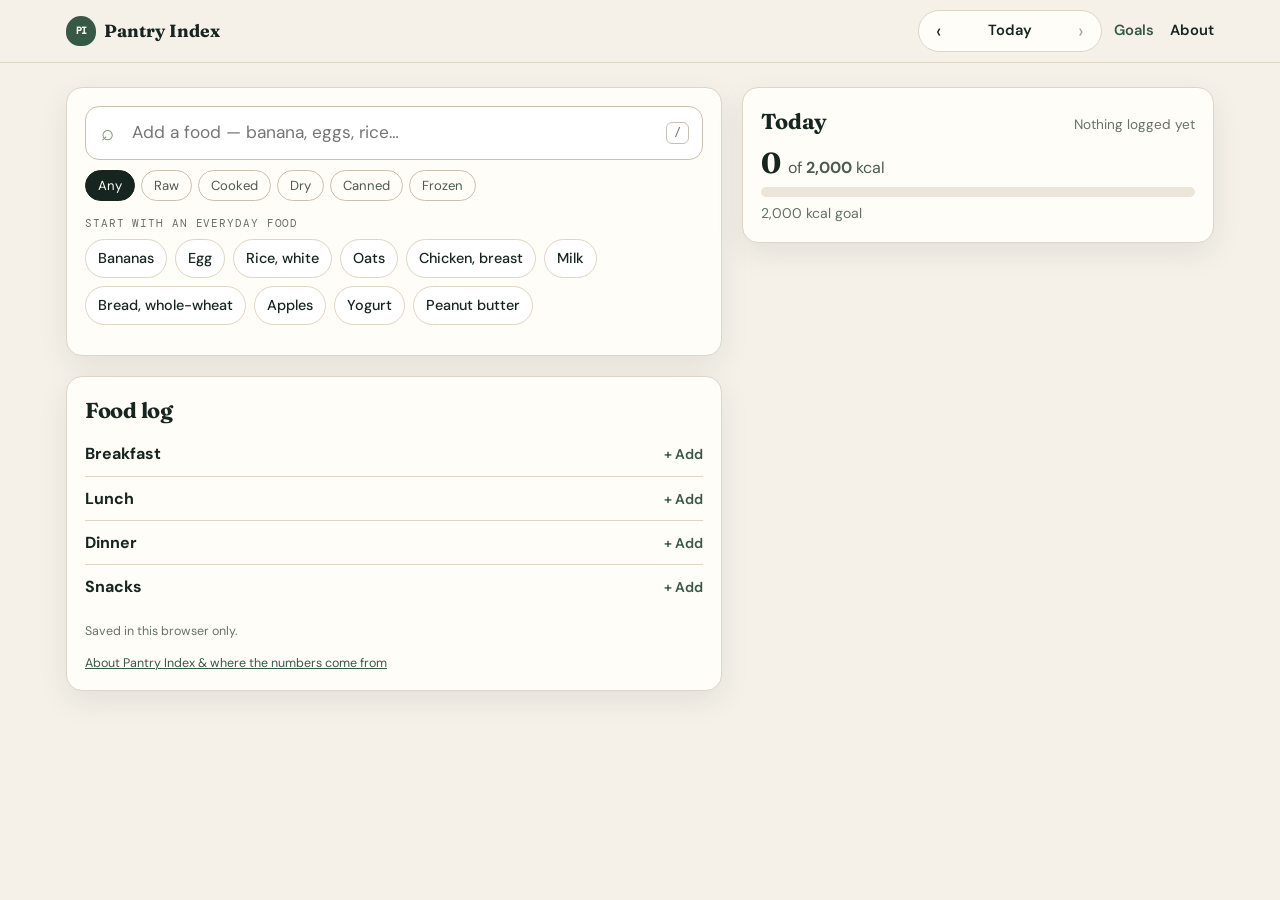
==== commit c16ad368: "Fix issues from desktop, phone and search walkthroughs Search: exact words outrank prefixes, typo co" ====
--- a/index.html
+++ b/index.html
@@ -20,10 +20,11 @@
       <a class="brand" href="./" aria-label="Pantry Index home"><span class="brand-mark" aria-hidden="true">PI</span><span class="brand-name">Pantry Index</span></a>
       <div class="day-nav" role="group" aria-label="Choose day">
         <button type="button" class="icon-button" id="prev-day" aria-label="Previous day">‹</button>
-        <button type="button" class="day-label" id="day-label" aria-label="Go to today">Today</button>
+        <button type="button" class="day-label" id="day-label">Today</button>
         <button type="button" class="icon-button" id="next-day" aria-label="Next day">›</button>
       </div>
-      <nav class="top-links" aria-label="Primary"><button type="button" class="link-button" id="open-goals">Goals</button><a href="about.html">About</a></nav>
+      <button type="button" class="kcal-pill" id="kcal-pill" aria-label="Jump to today's totals">0 / 2,000 kcal</button>
+      <nav class="top-links" aria-label="Primary"><button type="button" class="link-button" id="open-goals">Goals</button><a href="about.html" class="about-link">About</a></nav>
     </header>
 
     <main class="layout">
@@ -77,7 +78,8 @@
           <div class="log-actions"><button type="button" class="ghost-button small" id="copy-previous" hidden>Copy previous day</button><button type="button" class="ghost-button small" id="export-day" hidden>Download</button><button type="button" class="ghost-button small danger" id="clear-day" hidden>Clear day</button></div>
         </div>
         <div id="meals"></div>
-        <p class="muted small-print" id="storage-note">Saved in this browser only.</p>
+        <p class="muted small-print" id="storage-note" role="status">Saved in this browser only.</p>
+        <p class="small-print log-footer"><a href="about.html">About Pantry Index &amp; where the numbers come from</a></p>
       </section>
     </main>
 
@@ -85,7 +87,7 @@
       <form method="dialog" class="sheet-inner" id="sheet-form" novalidate>
         <div class="sheet-head">
           <div>
-            <h2 id="sheet-title">Food</h2>
+            <h2 id="sheet-title" tabindex="-1">Food</h2>
             <p id="sheet-detail" class="sheet-detail"></p>
           </div>
           <button type="button" class="icon-button close" id="sheet-close" aria-label="Close">✕</button>
@@ -98,11 +100,11 @@
             <button type="button" class="step" id="amount-up" aria-label="More">+</button>
           </div>
           <p id="amount-error" class="error" role="alert" hidden></p>
-          <div class="portion-chips" id="portion-chips" role="radiogroup" aria-label="Portion"></div>
           <div class="preview" aria-live="polite">
             <div class="preview-kcal"><strong id="preview-kcal">0</strong><span>kcal</span></div>
             <div class="preview-macros" id="preview-macros"></div>
           </div>
+          <div class="portion-chips" id="portion-chips" role="radiogroup" aria-label="Portion"></div>
           <details class="sheet-label">
             <summary>Full nutrition facts for this amount</summary>
             <section class="label-panel">
@@ -125,11 +127,11 @@
       <form method="dialog" class="sheet-inner" id="goals-form">
         <div class="sheet-head"><div><h2 id="goals-title">Daily goals</h2><p class="sheet-detail">Defaults are FDA Daily Values. Set your own targets.</p></div><button type="button" class="icon-button close" data-close aria-label="Close">✕</button></div>
         <div class="sheet-body goals-grid">
-          <label>Calories <span>kcal</span><input name="calories" type="number" min="500" max="10000" step="10" required /></label>
-          <label>Protein <span>g</span><input name="protein" type="number" min="0" max="600" step="1" required /></label>
-          <label>Carbs <span>g</span><input name="carbs" type="number" min="0" max="1200" step="1" required /></label>
-          <label>Fat <span>g</span><input name="fat" type="number" min="0" max="500" step="1" required /></label>
-          <label>Fiber <span>g</span><input name="fiber" type="number" min="0" max="200" step="1" required /></label>
+          <label>Calories <span>kcal</span><input name="calories" type="number" inputmode="numeric" min="500" max="10000" step="1" required /></label>
+          <label>Protein <span>g</span><input name="protein" type="number" inputmode="numeric" min="0" max="600" step="1" required /></label>
+          <label>Carbs <span>g</span><input name="carbs" type="number" inputmode="numeric" min="0" max="1200" step="1" required /></label>
+          <label>Fat <span>g</span><input name="fat" type="number" inputmode="numeric" min="0" max="500" step="1" required /></label>
+          <label>Fiber <span>g</span><input name="fiber" type="number" inputmode="numeric" min="0" max="200" step="1" required /></label>
         </div>
         <div class="sheet-actions"><button type="button" class="ghost-button" id="goals-reset">Use FDA defaults</button><button type="submit" class="primary-button" value="save">Save goals</button></div>
       </form>
--- a/app.css
+++ b/app.css
@@ -215,3 +215,54 @@
 .about p + p { margin-top: 10px; }
 .about li { margin: 8px 0; }
 .about kbd, .about code { padding: 1px 6px; background: var(--card); border: 1px solid var(--line-strong); border-radius: 5px; font-family: var(--mono); font-size: .85em; }
+
+/* ---------- walkthrough fixes ---------- */
+.topbar { padding-inline: max(16px, calc((100% - 1180px) / 2 + 16px)); }
+.kcal-pill { display: none; padding: 6px 10px; color: var(--card); background: var(--leaf); border: 0; border-radius: 99px; font-size: .82rem; font-weight: 700; font-variant-numeric: tabular-nums; white-space: nowrap; }
+@media (max-width: 899px) { .kcal-pill { display: inline-block; } }
+.summary.empty .macro-grid, .summary.empty .nutrient-details { display: none; }
+.summary.empty .calorie-numbers strong { font-size: 1.8rem; }
+.key-note { grid-column: 1 / -1; margin-top: 2px; color: var(--muted); font-size: .74rem; }
+.preview { margin: 14px 0 0; }
+.preview.stale { opacity: .45; }
+.portion-chips { margin-top: 14px; }
+#sheet-title:focus { outline: none; }
+.toast:not(.visible) { visibility: hidden; }
+.toast { transition: opacity .2s, transform .2s, visibility 0s linear .2s; }
+.toast.visible { transition: opacity .2s, transform .2s; }
+#result-count .link-button { font-size: inherit; }
+.nutrients > div[title] { cursor: help; }
+@media (max-width: 420px) {
+  .key-nutrients { grid-template-columns: 1fr; }
+  .macro-grid { gap: 12px 14px; }
+  .preview-macros b { font-size: .9rem; }
+  .toast { left: 12px; right: 12px; max-width: none; transform: translateY(16px); justify-content: space-between; }
+  .toast.visible { transform: none; }
+  .search input::placeholder { font-size: .95rem; }
+}
+/* Comfortable touch targets on phones and tablets. */
+@media (pointer: coarse) {
+  .icon-button { width: 44px; height: 44px; }
+  .row-remove { width: 44px; }
+  .log-row { min-height: 52px; }
+  .link-button, .top-links a { display: inline-flex; align-items: center; min-height: 44px; }
+  .segmented button { min-height: 42px; }
+  .portion-chips button, .chip, .state-chips button { min-height: 40px; }
+  .ghost-button.small { min-height: 40px; }
+  .toast button { min-height: 44px; padding: 0 16px; }
+  .day-label { min-height: 44px; }
+}
+@media (max-width: 380px) { .top-links { gap: 10px; } .kcal-pill { font-size: .76rem; padding: 5px 8px; } }
+.log-footer a { color: var(--leaf); }
+@media (max-width: 560px) {
+  .about-link { display: none !important; }
+  .topbar { gap: 6px; padding-inline: 10px; }
+  .day-nav { margin-left: auto; }
+  .day-label { min-width: 0; padding: 4px 4px; font-size: .86rem; }
+}
+@media (max-width: 380px) {
+  .topbar .brand { display: none; }
+  .day-nav { margin-left: 0; }
+  .icon-button { width: 36px; }
+}
+.preview-macros b { white-space: nowrap; }
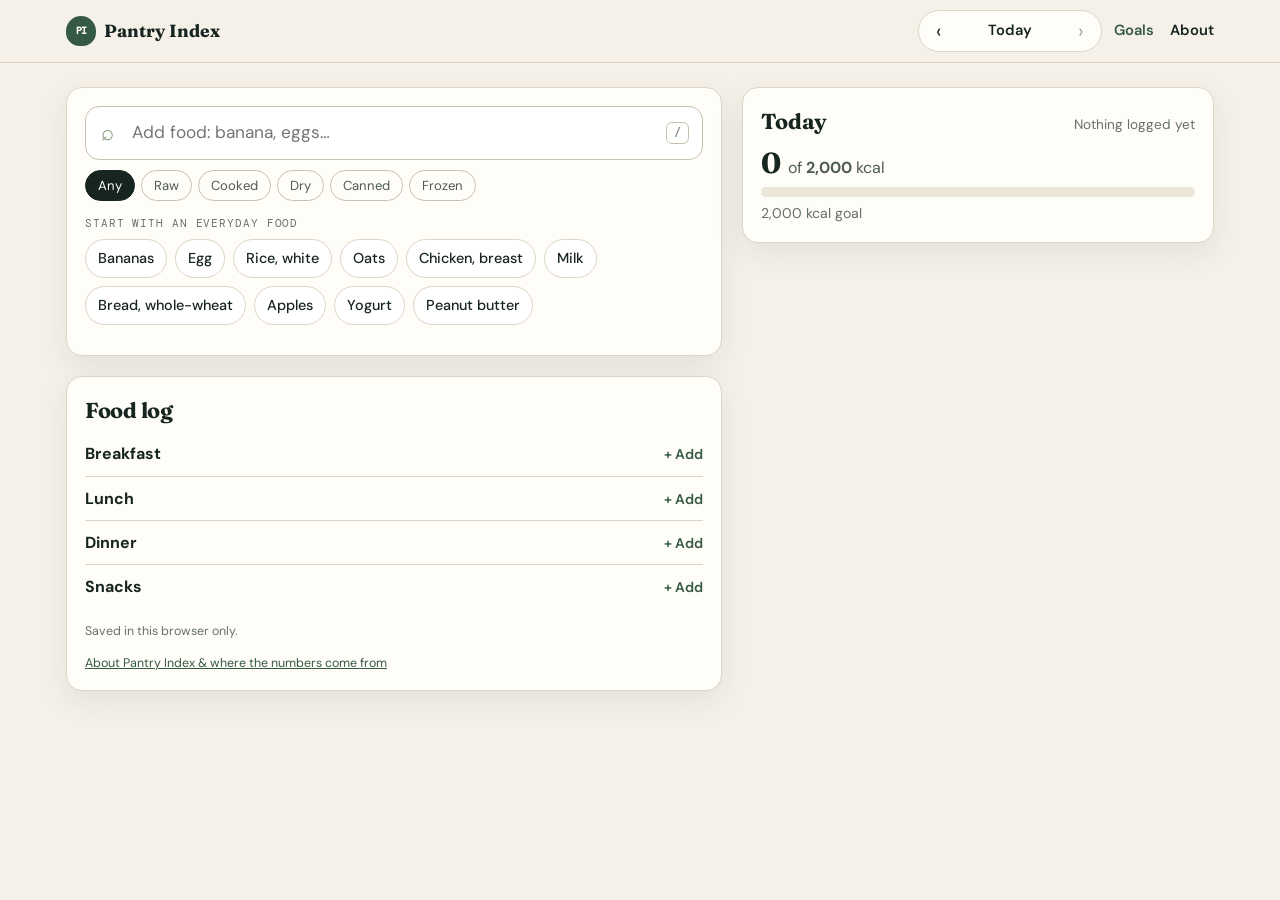
==== commit 9d0f6f54: "Address verification pass: undo focus, invalid preview, goal minimums, search tweaks Co-Authored-By:" ====
--- a/index.html
+++ b/index.html
@@ -58,7 +58,7 @@
         <form class="search" id="search-form" role="search" autocomplete="off">
           <label class="sr-only" for="food-search">Search foods</label>
           <span class="search-icon" aria-hidden="true">⌕</span>
-          <input id="food-search" type="search" placeholder="Add a food — banana, eggs, rice…" enterkeyhint="search" aria-controls="results" aria-describedby="search-help" disabled />
+          <input id="food-search" type="search" placeholder="Add food: banana, eggs…" enterkeyhint="search" aria-controls="results" aria-describedby="search-help" disabled />
           <kbd class="search-kbd" aria-hidden="true">/</kbd>
         </form>
         <p id="search-help" class="sr-only">Results update as you type. Press Enter to open the top result.</p>
@@ -128,10 +128,10 @@
         <div class="sheet-head"><div><h2 id="goals-title">Daily goals</h2><p class="sheet-detail">Defaults are FDA Daily Values. Set your own targets.</p></div><button type="button" class="icon-button close" data-close aria-label="Close">✕</button></div>
         <div class="sheet-body goals-grid">
           <label>Calories <span>kcal</span><input name="calories" type="number" inputmode="numeric" min="500" max="10000" step="1" required /></label>
-          <label>Protein <span>g</span><input name="protein" type="number" inputmode="numeric" min="0" max="600" step="1" required /></label>
-          <label>Carbs <span>g</span><input name="carbs" type="number" inputmode="numeric" min="0" max="1200" step="1" required /></label>
-          <label>Fat <span>g</span><input name="fat" type="number" inputmode="numeric" min="0" max="500" step="1" required /></label>
-          <label>Fiber <span>g</span><input name="fiber" type="number" inputmode="numeric" min="0" max="200" step="1" required /></label>
+          <label>Protein <span>g</span><input name="protein" type="number" inputmode="numeric" min="1" max="600" step="1" required /></label>
+          <label>Carbs <span>g</span><input name="carbs" type="number" inputmode="numeric" min="1" max="1200" step="1" required /></label>
+          <label>Fat <span>g</span><input name="fat" type="number" inputmode="numeric" min="1" max="500" step="1" required /></label>
+          <label>Fiber <span>g</span><input name="fiber" type="number" inputmode="numeric" min="1" max="200" step="1" required /></label>
         </div>
         <div class="sheet-actions"><button type="button" class="ghost-button" id="goals-reset">Use FDA defaults</button><button type="submit" class="primary-button" value="save">Save goals</button></div>
       </form>
--- a/app.css
+++ b/app.css
@@ -266,3 +266,4 @@
   .icon-button { width: 36px; }
 }
 .preview-macros b { white-space: nowrap; }
+@media (min-width: 900px) { .toast { left: auto; right: 24px; transform: translateY(16px); } .toast.visible { transform: none; } }
